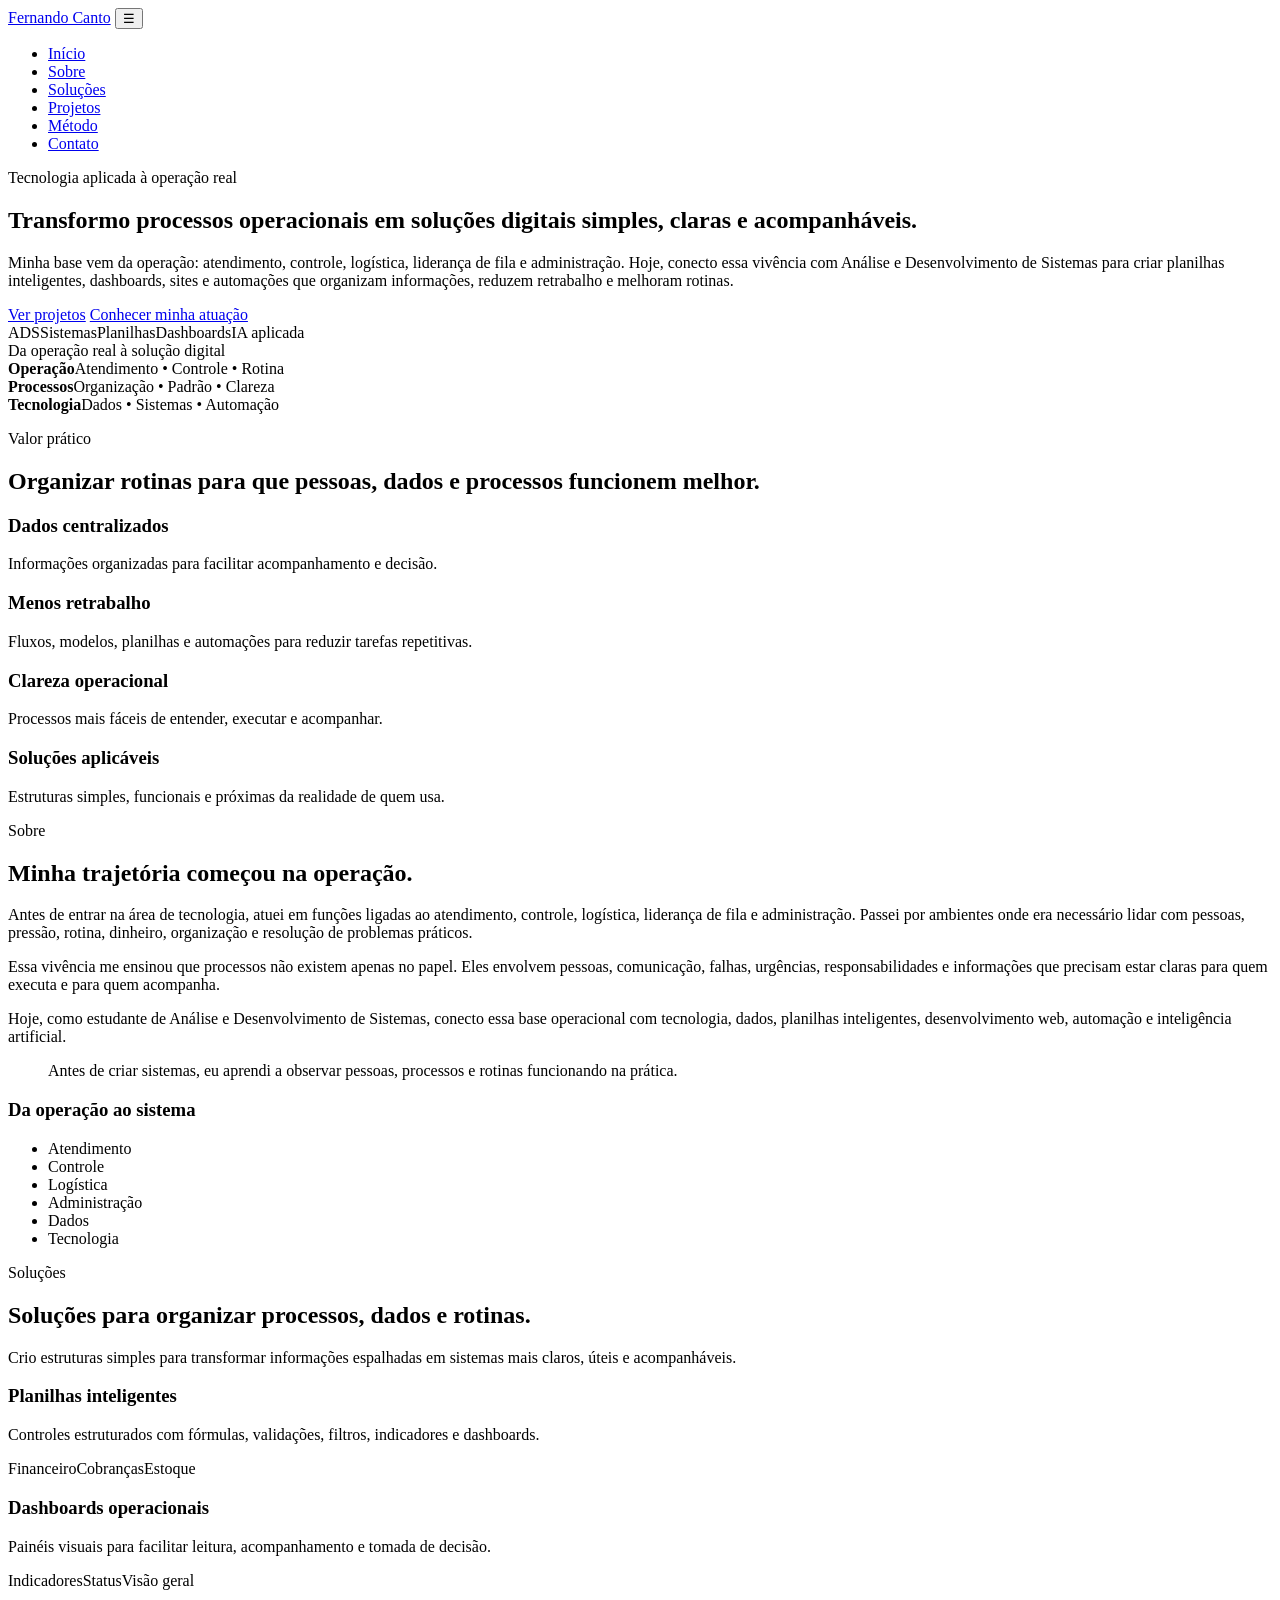
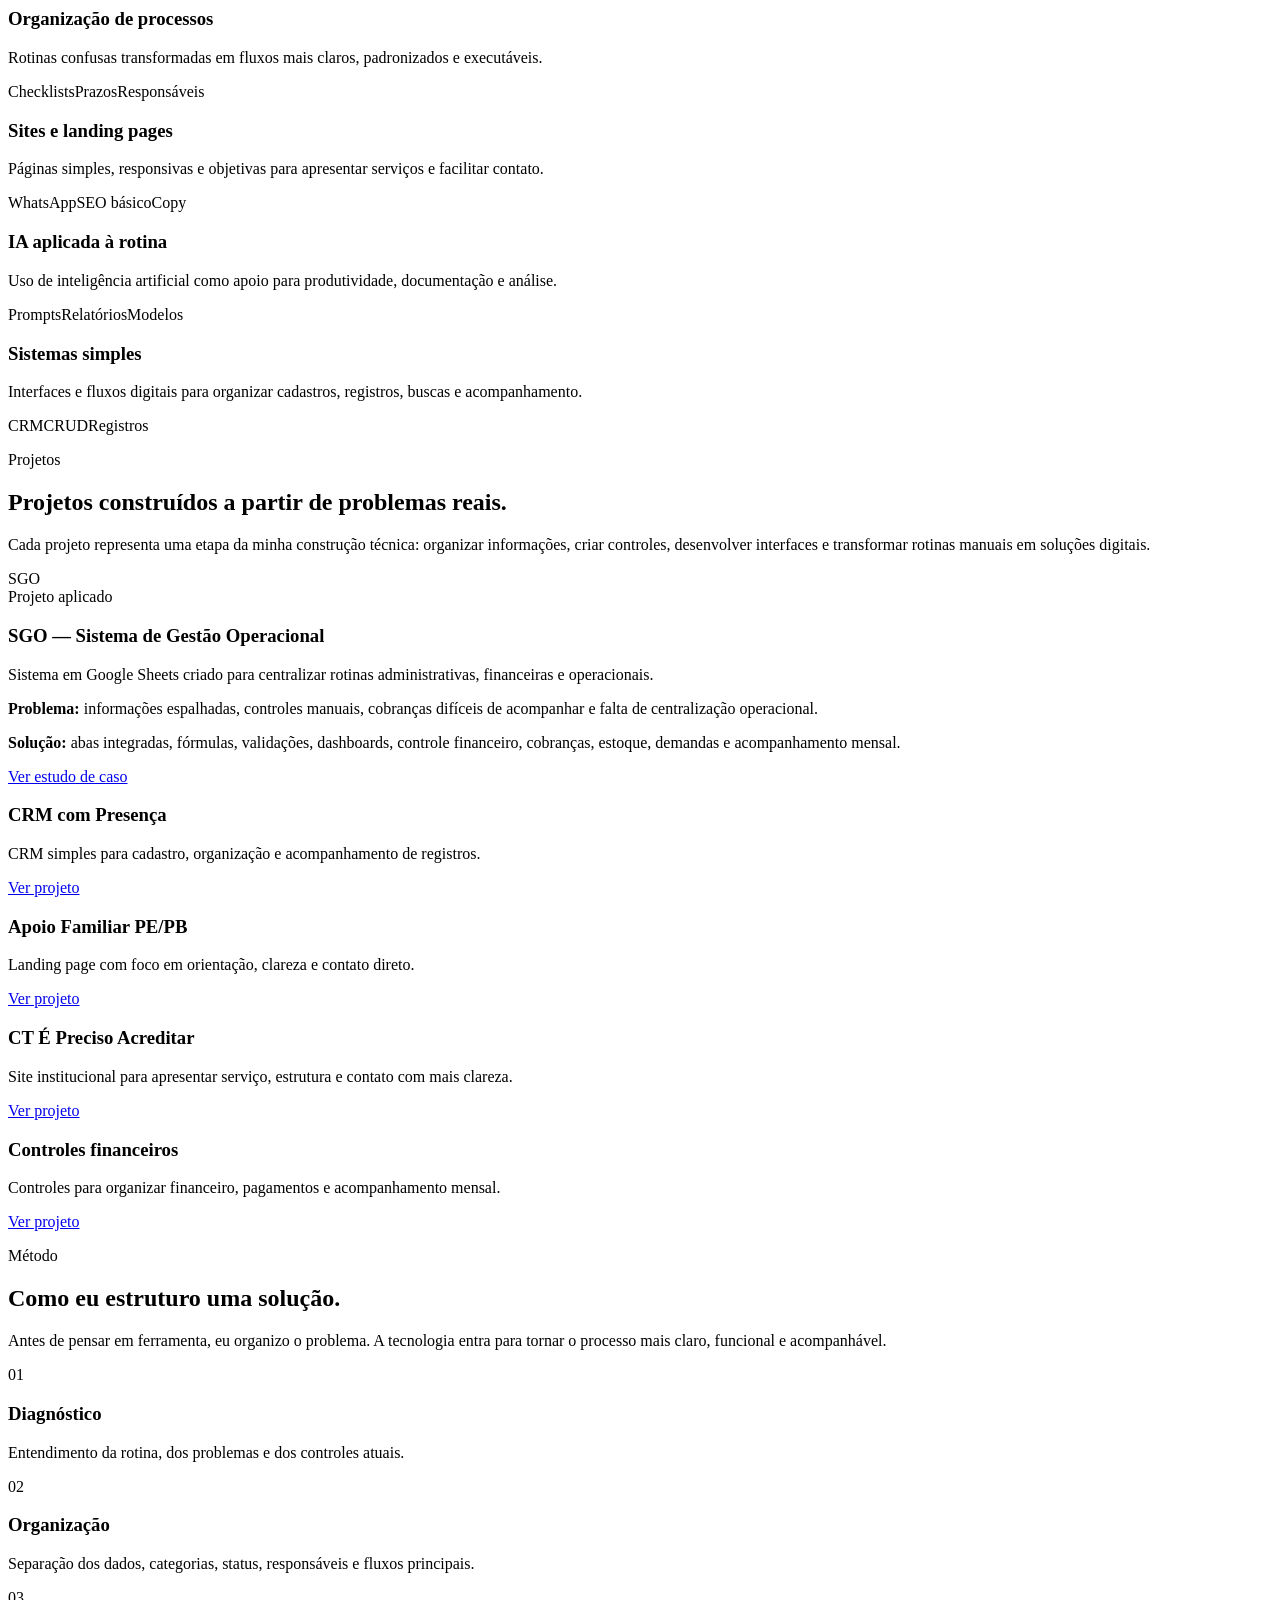
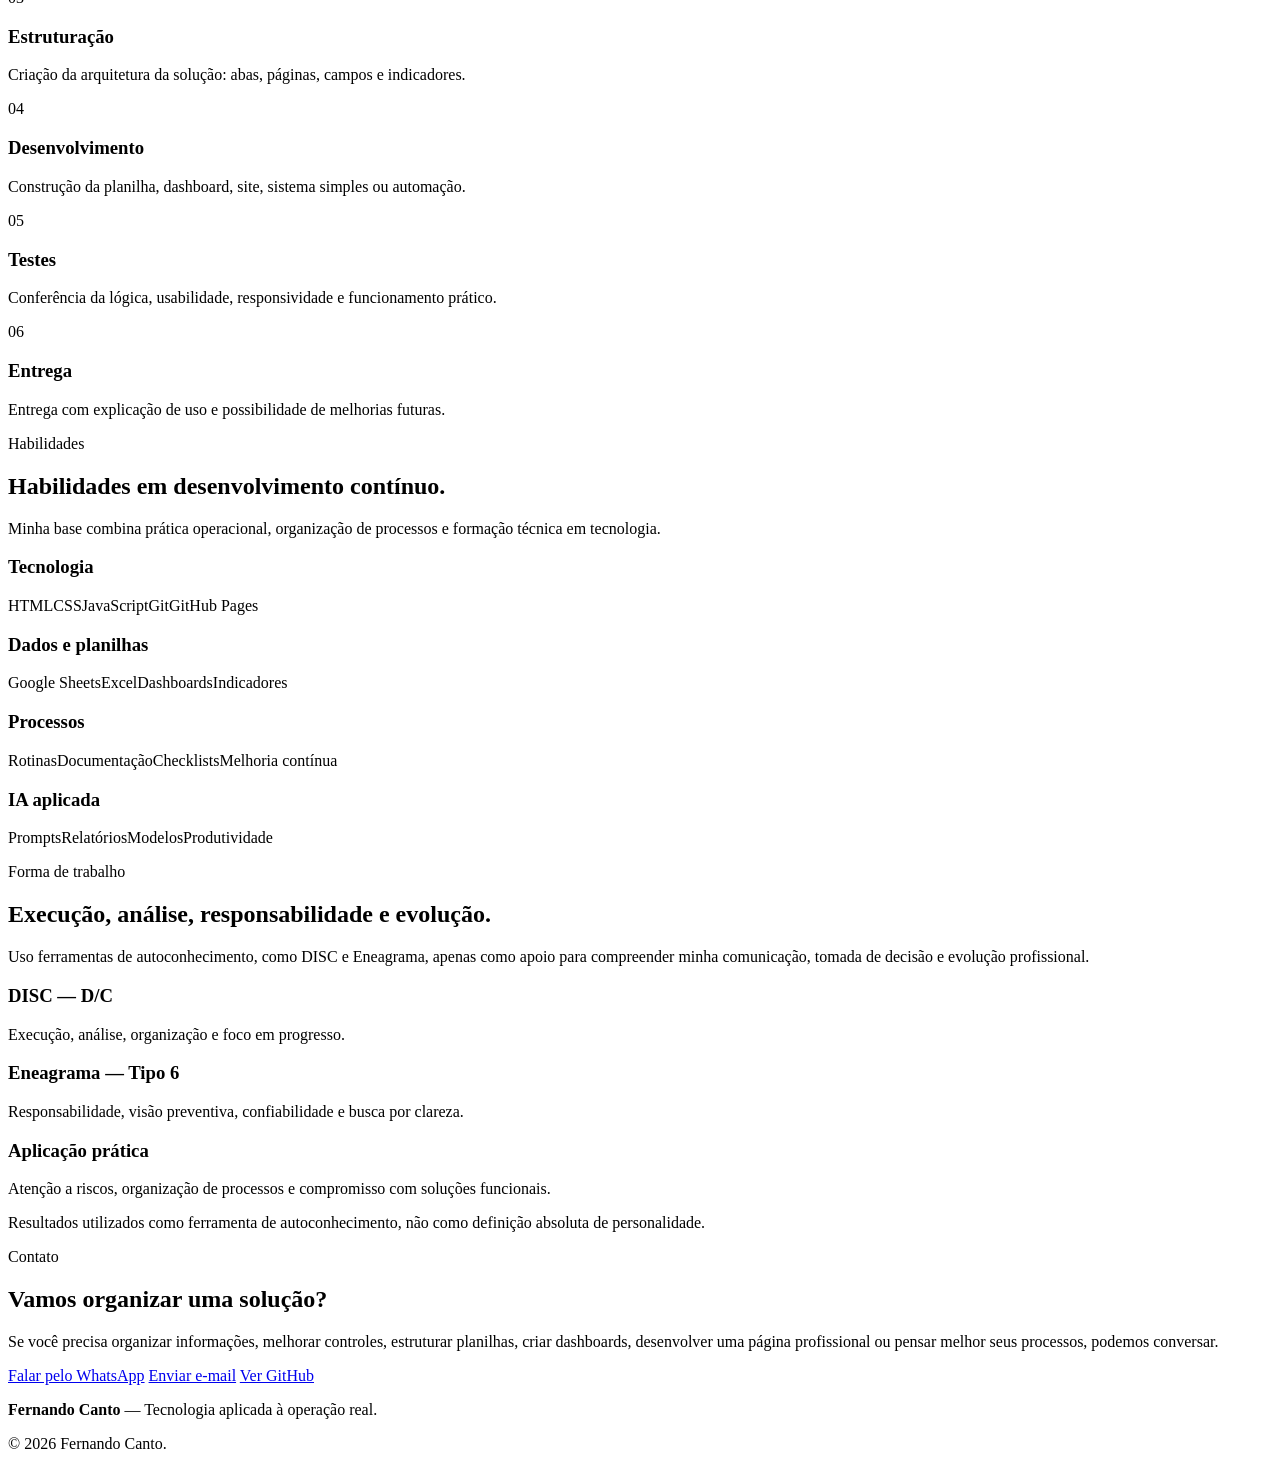
==== index.html @ 28ef220a "chore: cria estrutura inicial da home" ====
<!DOCTYPE html>
<html lang="pt-BR">
<head>
  <meta charset="UTF-8" />
  <meta name="viewport" content="width=device-width, initial-scale=1.0" />
  <title>Fernando Canto | Tecnologia aplicada à operação real</title>
  <meta name="description" content="Portfólio de Fernando Canto, estudante de Análise e Desenvolvimento de Sistemas com experiência operacional, criando planilhas inteligentes, dashboards, sites, automações e soluções digitais para organizar processos." />
  <link rel="preconnect" href="https://fonts.googleapis.com" />
  <link rel="preconnect" href="https://fonts.gstatic.com" crossorigin />
  <link href="https://fonts.googleapis.com/css2?family=Inter:wght@400;500;600;700;800;900&display=swap" rel="stylesheet" />
  <link rel="stylesheet" href="assets/css/style.css" />
  <link rel="stylesheet" href="assets/css/components.css" />
  <link rel="stylesheet" href="assets/css/responsive.css" />
</head>
<body>
  <header class="site-header">
    <nav class="navbar container" aria-label="Menu principal">
      <a href="index.html" class="logo">Fernando Canto</a>
      <button class="menu-toggle" type="button" aria-label="Abrir menu" aria-expanded="false">☰</button>
      <ul class="nav-links">
        <li><a href="#inicio">Início</a></li>
        <li><a href="#sobre">Sobre</a></li>
        <li><a href="#solucoes">Soluções</a></li>
        <li><a href="#projetos">Projetos</a></li>
        <li><a href="#metodo">Método</a></li>
        <li><a href="#contato">Contato</a></li>
      </ul>
    </nav>
  </header>

  <main>
    <section id="inicio" class="hero">
      <div class="container hero-grid">
        <div class="hero-content">
          <p class="eyebrow">Tecnologia aplicada à operação real</p>
          <h1>Transformo processos operacionais em soluções digitais simples, claras e acompanháveis.</h1>
          <p class="hero-text">Minha base vem da operação: atendimento, controle, logística, liderança de fila e administração. Hoje, conecto essa vivência com Análise e Desenvolvimento de Sistemas para criar planilhas inteligentes, dashboards, sites e automações que organizam informações, reduzem retrabalho e melhoram rotinas.</p>
          <div class="hero-actions">
            <a href="#projetos" class="btn btn-primary">Ver projetos</a>
            <a href="#solucoes" class="btn btn-secondary">Conhecer minha atuação</a>
          </div>
          <div class="hero-tags" aria-label="Áreas de atuação">
            <span>ADS</span><span>Sistemas</span><span>Planilhas</span><span>Dashboards</span><span>IA aplicada</span>
          </div>
        </div>
        <div class="hero-visual" aria-label="Resumo visual do posicionamento">
          <div class="system-card">
            <span class="system-label">Da operação real à solução digital</span>
            <div class="system-line"><strong>Operação</strong><span>Atendimento • Controle • Rotina</span></div>
            <div class="system-line"><strong>Processos</strong><span>Organização • Padrão • Clareza</span></div>
            <div class="system-line"><strong>Tecnologia</strong><span>Dados • Sistemas • Automação</span></div>
          </div>
        </div>
      </div>
    </section>

    <section class="section value-section">
      <div class="container">
        <div class="section-header compact">
          <p class="eyebrow">Valor prático</p>
          <h2>Organizar rotinas para que pessoas, dados e processos funcionem melhor.</h2>
        </div>
        <div class="value-grid">
          <article class="value-card"><h3>Dados centralizados</h3><p>Informações organizadas para facilitar acompanhamento e decisão.</p></article>
          <article class="value-card"><h3>Menos retrabalho</h3><p>Fluxos, modelos, planilhas e automações para reduzir tarefas repetitivas.</p></article>
          <article class="value-card"><h3>Clareza operacional</h3><p>Processos mais fáceis de entender, executar e acompanhar.</p></article>
          <article class="value-card"><h3>Soluções aplicáveis</h3><p>Estruturas simples, funcionais e próximas da realidade de quem usa.</p></article>
        </div>
      </div>
    </section>

    <section id="sobre" class="section">
      <div class="container about-grid">
        <div>
          <p class="eyebrow">Sobre</p>
          <h2>Minha trajetória começou na operação.</h2>
          <p>Antes de entrar na área de tecnologia, atuei em funções ligadas ao atendimento, controle, logística, liderança de fila e administração. Passei por ambientes onde era necessário lidar com pessoas, pressão, rotina, dinheiro, organização e resolução de problemas práticos.</p>
          <p>Essa vivência me ensinou que processos não existem apenas no papel. Eles envolvem pessoas, comunicação, falhas, urgências, responsabilidades e informações que precisam estar claras para quem executa e para quem acompanha.</p>
          <p>Hoje, como estudante de Análise e Desenvolvimento de Sistemas, conecto essa base operacional com tecnologia, dados, planilhas inteligentes, desenvolvimento web, automação e inteligência artificial.</p>
          <blockquote>Antes de criar sistemas, eu aprendi a observar pessoas, processos e rotinas funcionando na prática.</blockquote>
        </div>
        <aside class="about-side-card">
          <h3>Da operação ao sistema</h3>
          <ul>
            <li>Atendimento</li>
            <li>Controle</li>
            <li>Logística</li>
            <li>Administração</li>
            <li>Dados</li>
            <li>Tecnologia</li>
          </ul>
        </aside>
      </div>
    </section>

    <section id="solucoes" class="section section-alt">
      <div class="container">
        <div class="section-header">
          <p class="eyebrow">Soluções</p>
          <h2>Soluções para organizar processos, dados e rotinas.</h2>
          <p>Crio estruturas simples para transformar informações espalhadas em sistemas mais claros, úteis e acompanháveis.</p>
        </div>
        <div class="solutions-grid">
          <article class="card solution-card"><h3>Planilhas inteligentes</h3><p>Controles estruturados com fórmulas, validações, filtros, indicadores e dashboards.</p><div class="tag-list"><span>Financeiro</span><span>Cobranças</span><span>Estoque</span></div></article>
          <article class="card solution-card"><h3>Dashboards operacionais</h3><p>Painéis visuais para facilitar leitura, acompanhamento e tomada de decisão.</p><div class="tag-list"><span>Indicadores</span><span>Status</span><span>Visão geral</span></div></article>
          <article class="card solution-card"><h3>Organização de processos</h3><p>Rotinas confusas transformadas em fluxos mais claros, padronizados e executáveis.</p><div class="tag-list"><span>Checklists</span><span>Prazos</span><span>Responsáveis</span></div></article>
          <article class="card solution-card"><h3>Sites e landing pages</h3><p>Páginas simples, responsivas e objetivas para apresentar serviços e facilitar contato.</p><div class="tag-list"><span>WhatsApp</span><span>SEO básico</span><span>Copy</span></div></article>
          <article class="card solution-card"><h3>IA aplicada à rotina</h3><p>Uso de inteligência artificial como apoio para produtividade, documentação e análise.</p><div class="tag-list"><span>Prompts</span><span>Relatórios</span><span>Modelos</span></div></article>
          <article class="card solution-card"><h3>Sistemas simples</h3><p>Interfaces e fluxos digitais para organizar cadastros, registros, buscas e acompanhamento.</p><div class="tag-list"><span>CRM</span><span>CRUD</span><span>Registros</span></div></article>
        </div>
      </div>
    </section>

    <section id="projetos" class="section">
      <div class="container">
        <div class="section-header">
          <p class="eyebrow">Projetos</p>
          <h2>Projetos construídos a partir de problemas reais.</h2>
          <p>Cada projeto representa uma etapa da minha construção técnica: organizar informações, criar controles, desenvolver interfaces e transformar rotinas manuais em soluções digitais.</p>
        </div>
        <article class="project-featured card-featured">
          <div class="project-placeholder">SGO</div>
          <div>
            <span class="tag tag-accent">Projeto aplicado</span>
            <h3>SGO — Sistema de Gestão Operacional</h3>
            <p>Sistema em Google Sheets criado para centralizar rotinas administrativas, financeiras e operacionais.</p>
            <p><strong>Problema:</strong> informações espalhadas, controles manuais, cobranças difíceis de acompanhar e falta de centralização operacional.</p>
            <p><strong>Solução:</strong> abas integradas, fórmulas, validações, dashboards, controle financeiro, cobranças, estoque, demandas e acompanhamento mensal.</p>
            <a href="cases/sgo.html" class="link-action">Ver estudo de caso</a>
          </div>
        </article>
        <div class="project-grid">
          <article class="card project-card"><h3>CRM com Presença</h3><p>CRM simples para cadastro, organização e acompanhamento de registros.</p><a href="projetos.html" class="link-action">Ver projeto</a></article>
          <article class="card project-card"><h3>Apoio Familiar PE/PB</h3><p>Landing page com foco em orientação, clareza e contato direto.</p><a href="projetos.html" class="link-action">Ver projeto</a></article>
          <article class="card project-card"><h3>CT É Preciso Acreditar</h3><p>Site institucional para apresentar serviço, estrutura e contato com mais clareza.</p><a href="projetos.html" class="link-action">Ver projeto</a></article>
          <article class="card project-card"><h3>Controles financeiros</h3><p>Controles para organizar financeiro, pagamentos e acompanhamento mensal.</p><a href="projetos.html" class="link-action">Ver projeto</a></article>
        </div>
      </div>
    </section>

    <section id="metodo" class="section section-alt">
      <div class="container">
        <div class="section-header">
          <p class="eyebrow">Método</p>
          <h2>Como eu estruturo uma solução.</h2>
          <p>Antes de pensar em ferramenta, eu organizo o problema. A tecnologia entra para tornar o processo mais claro, funcional e acompanhável.</p>
        </div>
        <div class="method-grid">
          <article class="card method-card"><span>01</span><h3>Diagnóstico</h3><p>Entendimento da rotina, dos problemas e dos controles atuais.</p></article>
          <article class="card method-card"><span>02</span><h3>Organização</h3><p>Separação dos dados, categorias, status, responsáveis e fluxos principais.</p></article>
          <article class="card method-card"><span>03</span><h3>Estruturação</h3><p>Criação da arquitetura da solução: abas, páginas, campos e indicadores.</p></article>
          <article class="card method-card"><span>04</span><h3>Desenvolvimento</h3><p>Construção da planilha, dashboard, site, sistema simples ou automação.</p></article>
          <article class="card method-card"><span>05</span><h3>Testes</h3><p>Conferência da lógica, usabilidade, responsividade e funcionamento prático.</p></article>
          <article class="card method-card"><span>06</span><h3>Entrega</h3><p>Entrega com explicação de uso e possibilidade de melhorias futuras.</p></article>
        </div>
      </div>
    </section>

    <section class="section">
      <div class="container">
        <div class="section-header">
          <p class="eyebrow">Habilidades</p>
          <h2>Habilidades em desenvolvimento contínuo.</h2>
          <p>Minha base combina prática operacional, organização de processos e formação técnica em tecnologia.</p>
        </div>
        <div class="skills-grid">
          <article class="card skill-card"><h3>Tecnologia</h3><div class="tag-list"><span>HTML</span><span>CSS</span><span>JavaScript</span><span>Git</span><span>GitHub Pages</span></div></article>
          <article class="card skill-card"><h3>Dados e planilhas</h3><div class="tag-list"><span>Google Sheets</span><span>Excel</span><span>Dashboards</span><span>Indicadores</span></div></article>
          <article class="card skill-card"><h3>Processos</h3><div class="tag-list"><span>Rotinas</span><span>Documentação</span><span>Checklists</span><span>Melhoria contínua</span></div></article>
          <article class="card skill-card"><h3>IA aplicada</h3><div class="tag-list"><span>Prompts</span><span>Relatórios</span><span>Modelos</span><span>Produtividade</span></div></article>
        </div>
      </div>
    </section>

    <section class="section section-alt">
      <div class="container">
        <div class="section-header">
          <p class="eyebrow">Forma de trabalho</p>
          <h2>Execução, análise, responsabilidade e evolução.</h2>
          <p>Uso ferramentas de autoconhecimento, como DISC e Eneagrama, apenas como apoio para compreender minha comunicação, tomada de decisão e evolução profissional.</p>
        </div>
        <div class="workstyle-grid">
          <article class="card workstyle-card"><h3>DISC — D/C</h3><p>Execução, análise, organização e foco em progresso.</p></article>
          <article class="card workstyle-card"><h3>Eneagrama — Tipo 6</h3><p>Responsabilidade, visão preventiva, confiabilidade e busca por clareza.</p></article>
          <article class="card workstyle-card"><h3>Aplicação prática</h3><p>Atenção a riscos, organização de processos e compromisso com soluções funcionais.</p></article>
        </div>
        <p class="note">Resultados utilizados como ferramenta de autoconhecimento, não como definição absoluta de personalidade.</p>
      </div>
    </section>

    <section id="contato" class="contact section">
      <div class="container">
        <div class="contact-box">
          <p class="eyebrow">Contato</p>
          <h2>Vamos organizar uma solução?</h2>
          <p>Se você precisa organizar informações, melhorar controles, estruturar planilhas, criar dashboards, desenvolver uma página profissional ou pensar melhor seus processos, podemos conversar.</p>
          <div class="hero-actions">
            <a href="https://wa.me/5581997155279" class="btn btn-primary" target="_blank">Falar pelo WhatsApp</a>
            <a href="mailto:fcanto08@gmail.com" class="btn btn-secondary">Enviar e-mail</a>
            <a href="https://github.com/FernandoTechSeeker" class="btn btn-secondary" target="_blank">Ver GitHub</a>
          </div>
        </div>
      </div>
    </section>
  </main>

  <footer class="footer">
    <div class="container footer-content">
      <p><strong>Fernando Canto</strong> — Tecnologia aplicada à operação real.</p>
      <p>© <span id="current-year">2026</span> Fernando Canto.</p>
    </div>
  </footer>

  <script src="assets/js/main.js"></script>
</body>
</html>
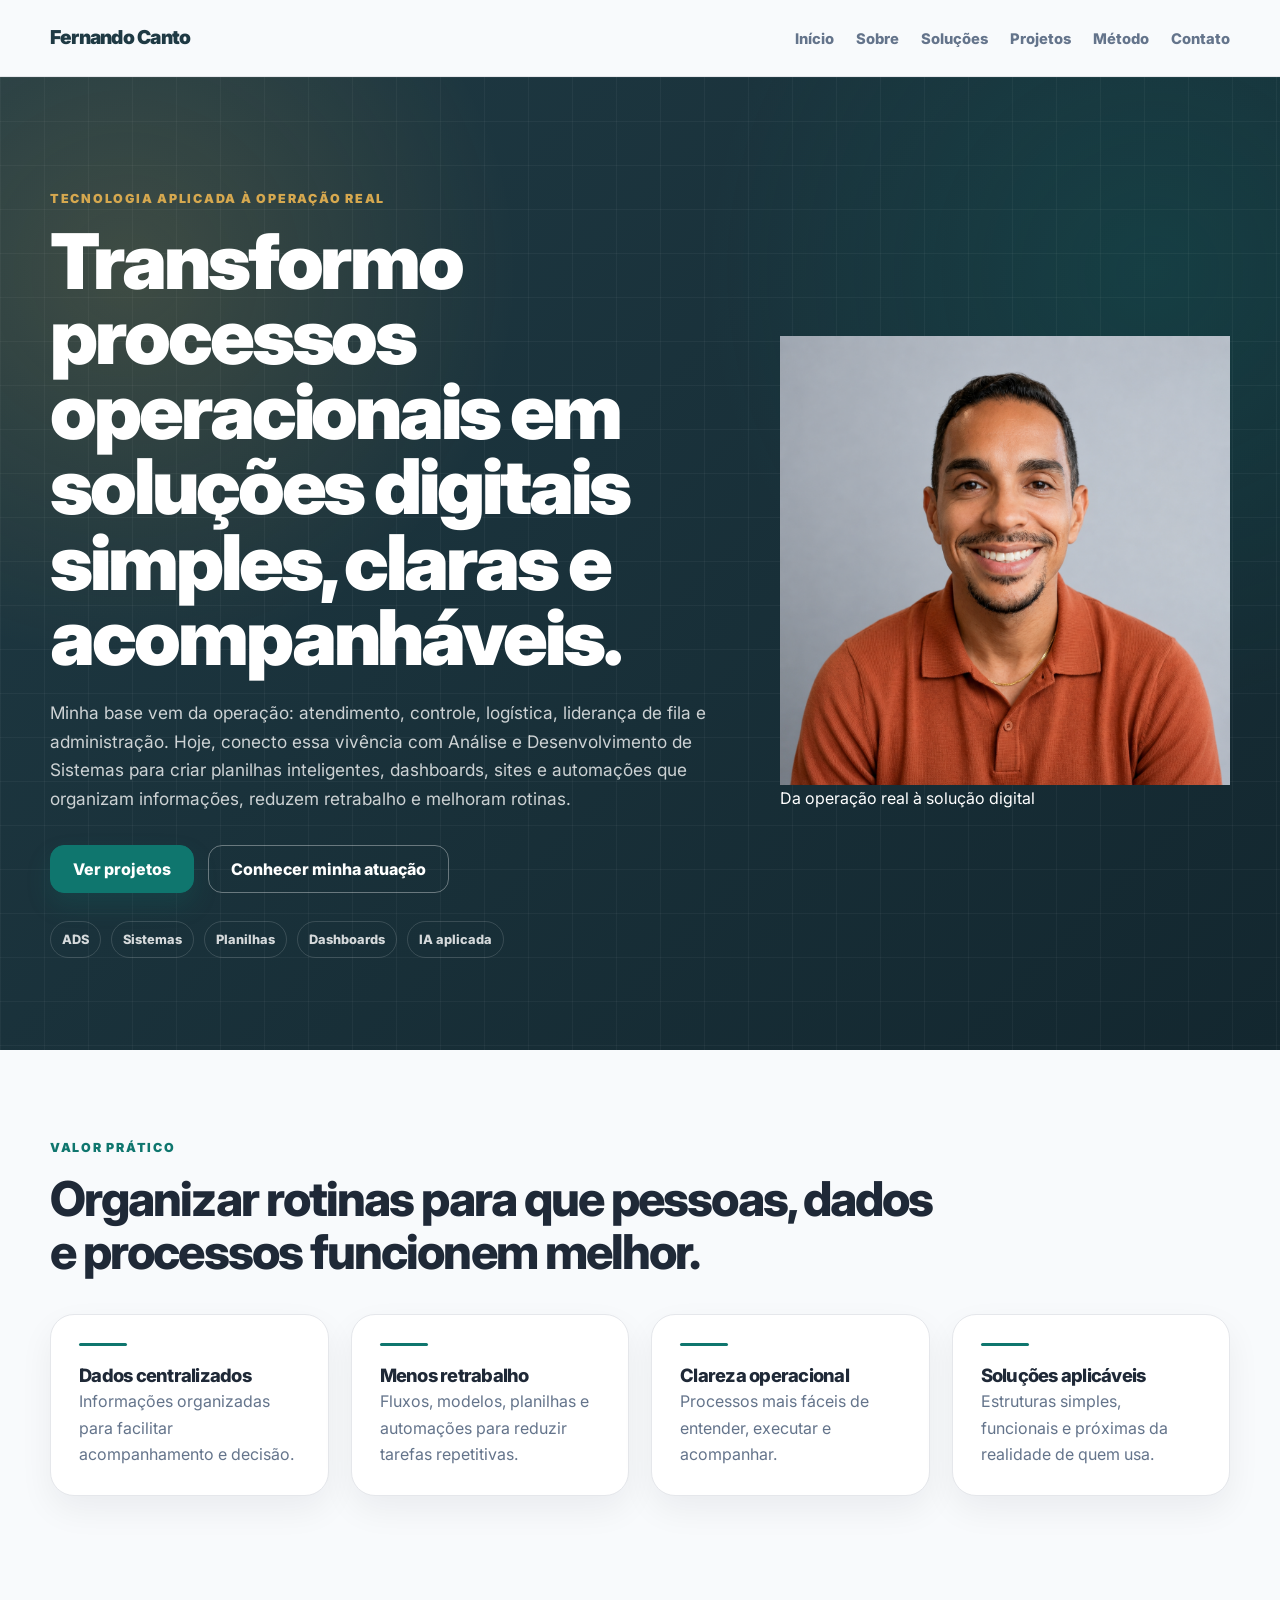
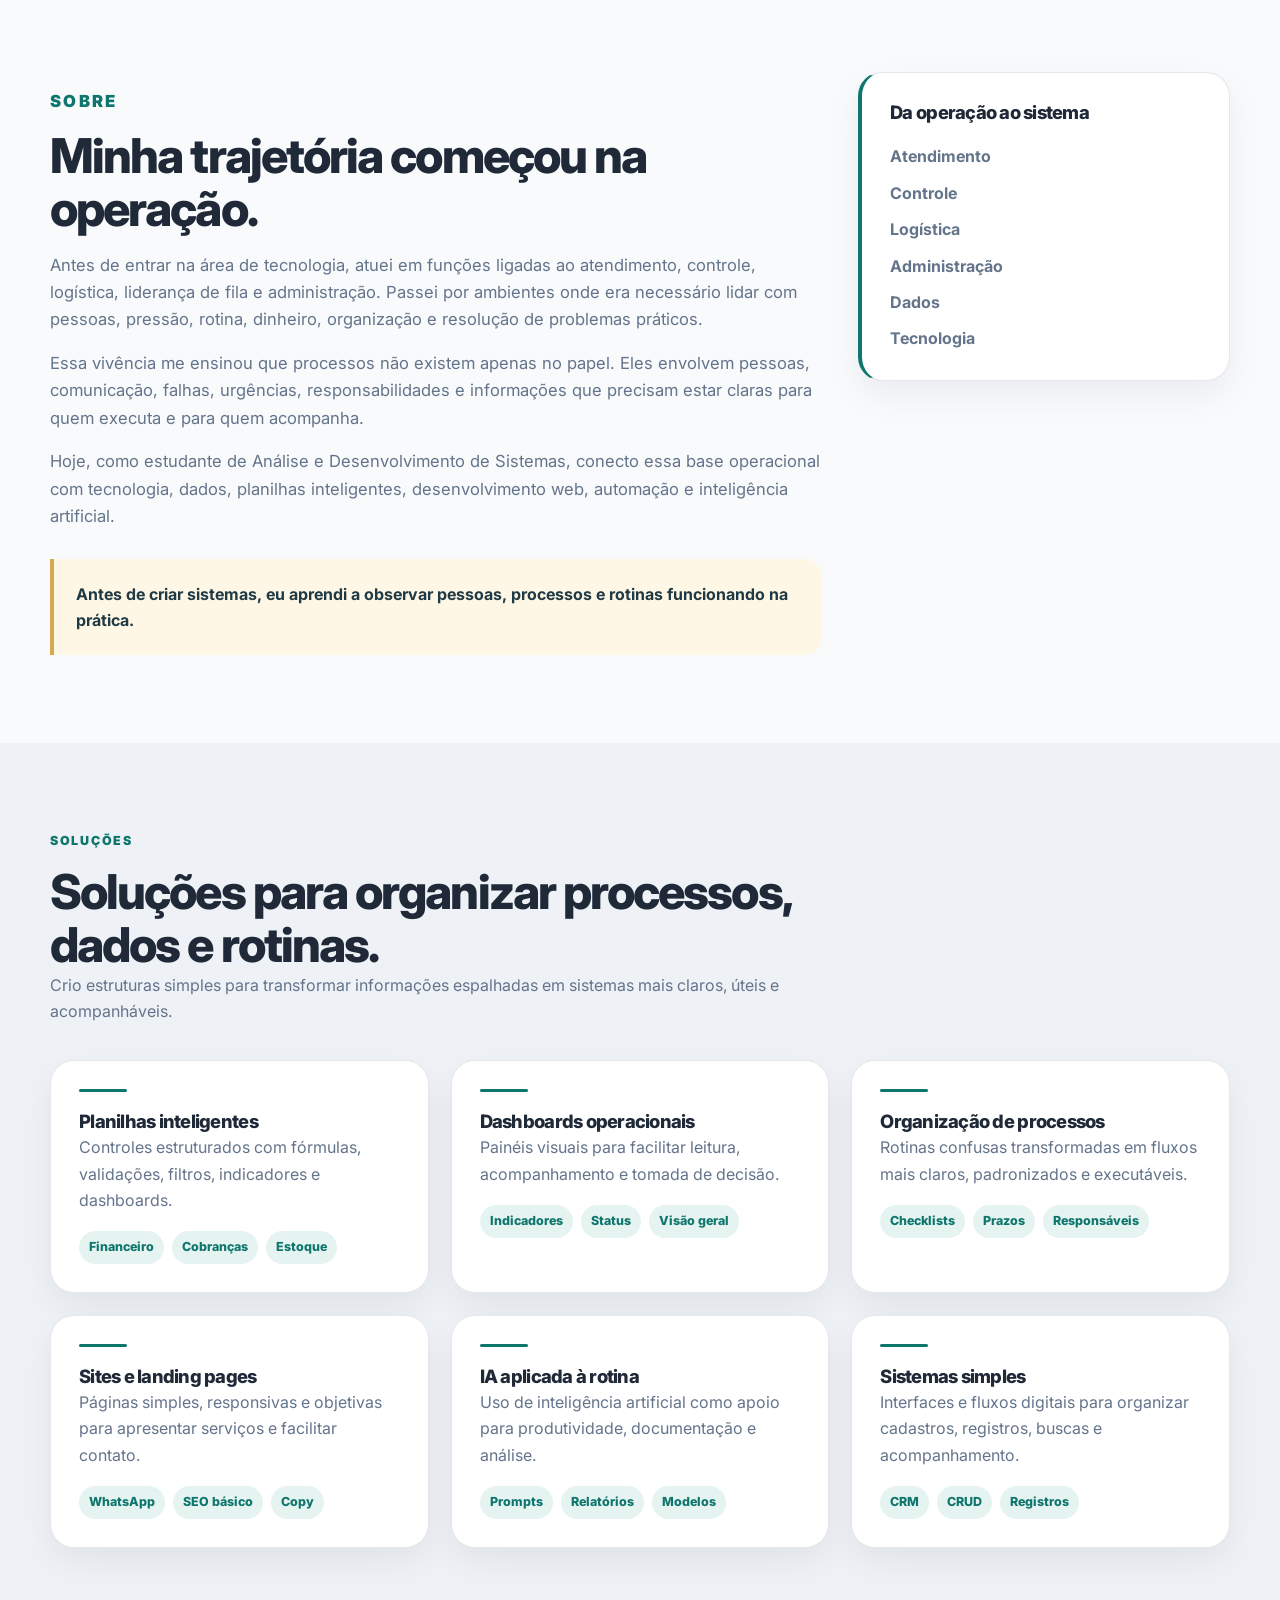
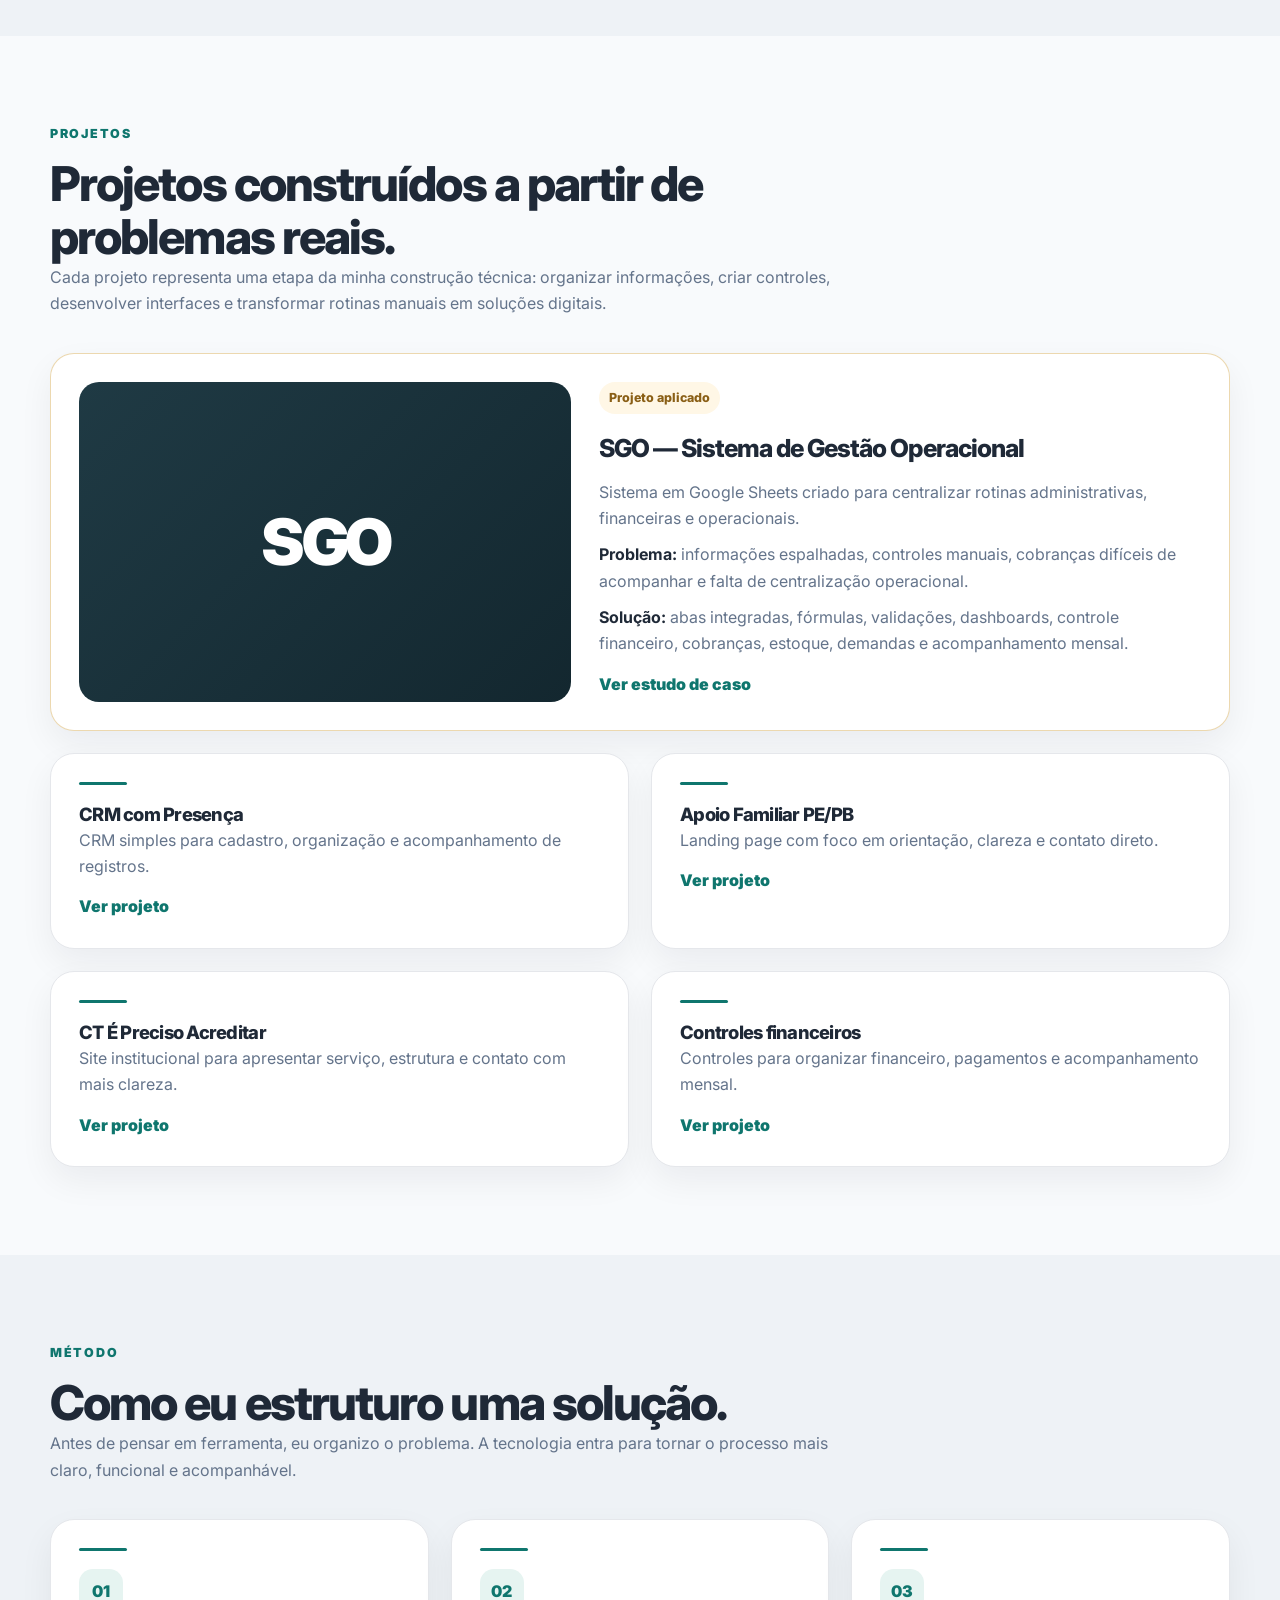
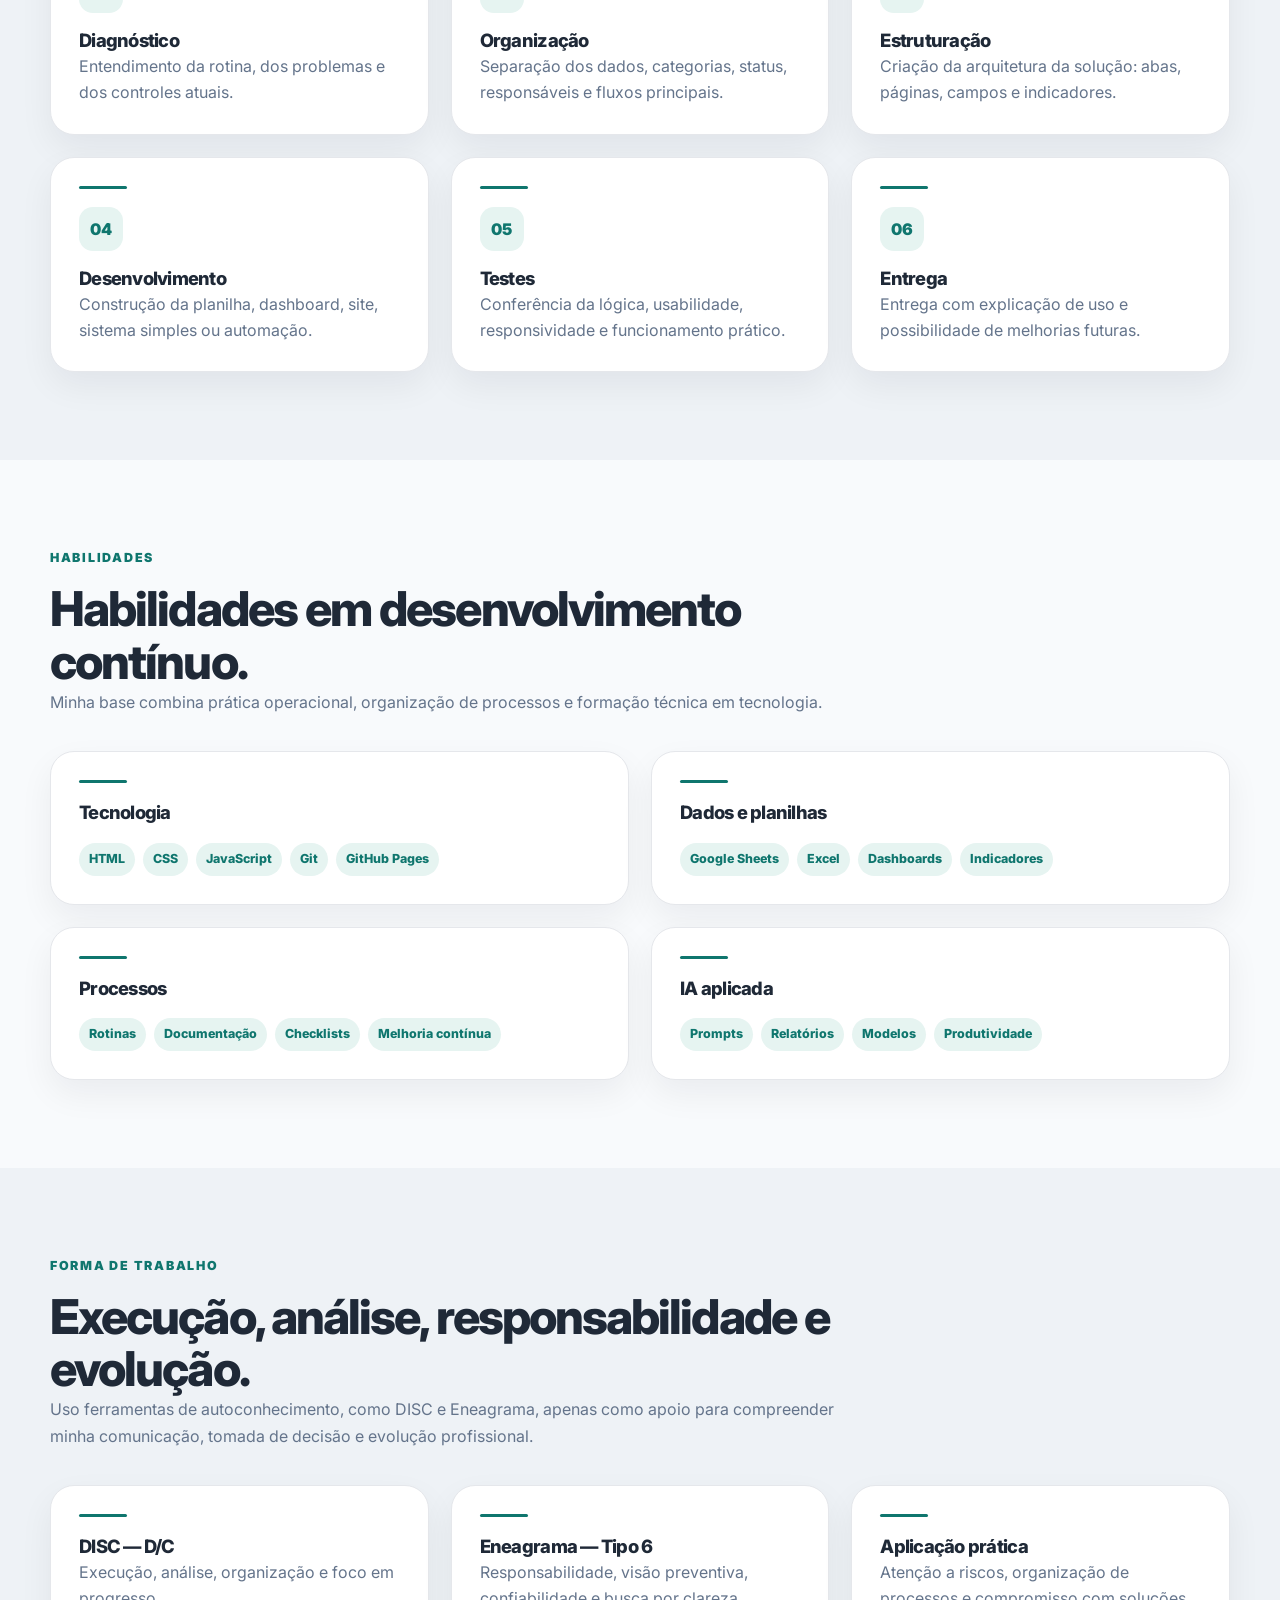
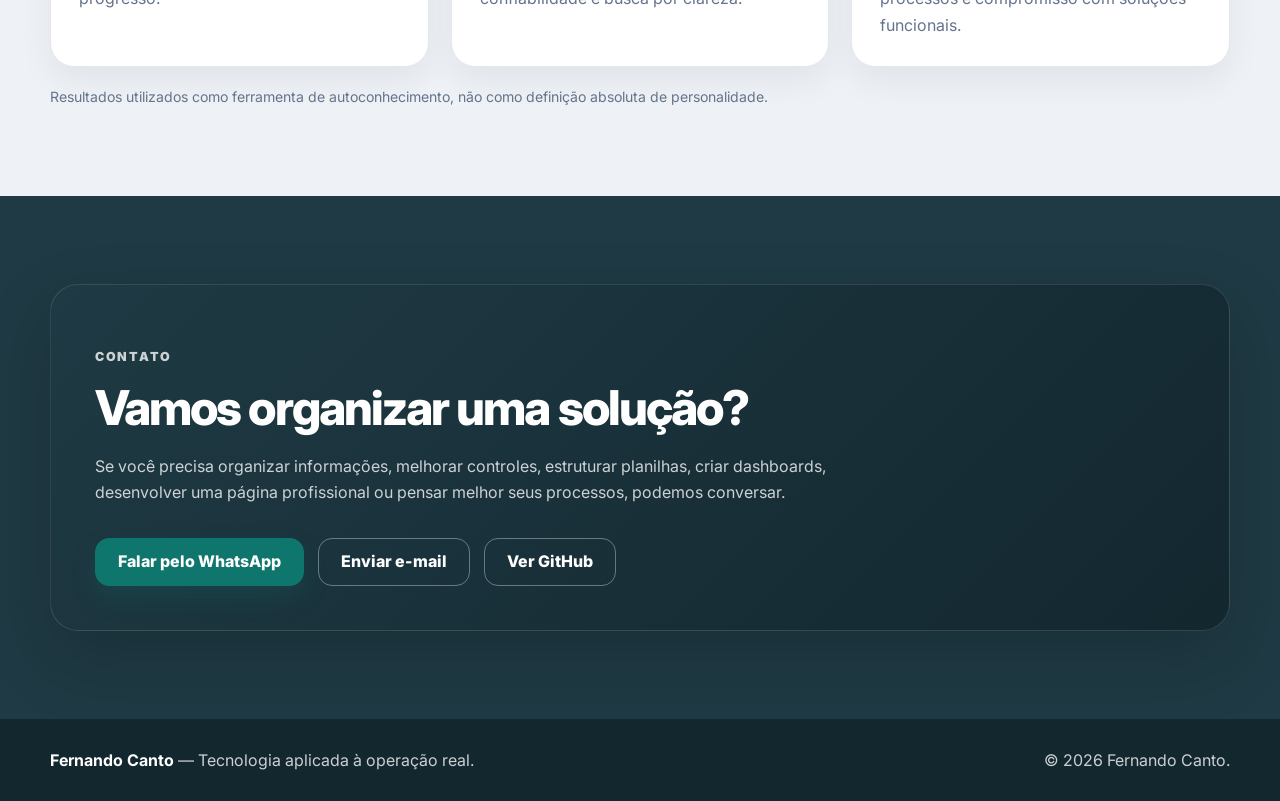
==== commit 781a7b40: "feat: adiciona foto profissional no hero" ====
--- a/index.html
+++ b/index.html
@@ -43,14 +43,10 @@
             <span>ADS</span><span>Sistemas</span><span>Planilhas</span><span>Dashboards</span><span>IA aplicada</span>
           </div>
         </div>
-        <div class="hero-visual" aria-label="Resumo visual do posicionamento">
-          <div class="system-card">
-            <span class="system-label">Da operação real à solução digital</span>
-            <div class="system-line"><strong>Operação</strong><span>Atendimento • Controle • Rotina</span></div>
-            <div class="system-line"><strong>Processos</strong><span>Organização • Padrão • Clareza</span></div>
-            <div class="system-line"><strong>Tecnologia</strong><span>Dados • Sistemas • Automação</span></div>
-          </div>
-        </div>
+        <aside class="hero-photo-card" aria-label="Foto profissional de Fernando Canto">
+          <img src="assets/img/perfil/fernando-canto.jpg" alt="Foto profissional de Fernando Canto" class="hero-photo" />
+          <div class="hero-photo-badge">Da operação real à solução digital</div>
+        </aside>
       </div>
     </section>
 
@@ -213,4 +209,4 @@
 
   <script src="assets/js/main.js"></script>
 </body>
-</html>
+</html>
--- a/assets/css/style.css
+++ b/assets/css/style.css
@@ -0,0 +1,151 @@
+:root {
+  --color-bg: #F8FAFC;
+  --color-bg-alt: #EEF2F6;
+  --color-card: #FFFFFF;
+  --color-primary: #1F3A44;
+  --color-primary-dark: #13272F;
+  --color-secondary: #0F766E;
+  --color-secondary-dark: #0B5F59;
+  --color-accent: #D6A84F;
+  --color-text: #1F2937;
+  --color-muted: #64748B;
+  --color-border: #E5E7EB;
+  --shadow-card: 0 14px 34px rgba(15, 23, 42, 0.06);
+  --shadow-card-hover: 0 22px 54px rgba(15, 23, 42, 0.10);
+  --radius-md: 18px;
+  --radius-lg: 24px;
+  --radius-xl: 28px;
+  --container: 1180px;
+}
+
+* {
+  margin: 0;
+  padding: 0;
+  box-sizing: border-box;
+}
+
+html {
+  scroll-behavior: smooth;
+}
+
+body {
+  font-family: "Inter", Arial, sans-serif;
+  background: var(--color-bg);
+  color: var(--color-text);
+  line-height: 1.65;
+}
+
+a {
+  color: inherit;
+  text-decoration: none;
+}
+
+ul {
+  list-style: none;
+}
+
+img {
+  max-width: 100%;
+  display: block;
+}
+
+.container {
+  width: min(100% - 32px, var(--container));
+  margin: 0 auto;
+}
+
+.section {
+  padding: 88px 0;
+}
+
+.section-alt {
+  background: var(--color-bg-alt);
+}
+
+.section-header {
+  max-width: 820px;
+  margin-bottom: 36px;
+}
+
+.section-header.compact {
+  max-width: 900px;
+}
+
+.eyebrow {
+  margin-bottom: 14px;
+  color: var(--color-secondary);
+  font-size: 0.78rem;
+  font-weight: 900;
+  letter-spacing: 0.14em;
+  text-transform: uppercase;
+}
+
+h1,
+h2,
+h3 {
+  color: var(--color-text);
+  letter-spacing: -0.04em;
+}
+
+h1 {
+  font-size: clamp(2.6rem, 6vw, 4.8rem);
+  font-weight: 900;
+  line-height: 0.98;
+}
+
+h2 {
+  font-size: clamp(2rem, 4vw, 3rem);
+  font-weight: 800;
+  line-height: 1.1;
+}
+
+h3 {
+  font-size: 1.15rem;
+  font-weight: 800;
+  line-height: 1.3;
+}
+
+p {
+  color: var(--color-muted);
+  font-size: 1rem;
+}
+
+strong {
+  color: var(--color-text);
+}
+
+blockquote {
+  margin-top: 28px;
+  padding: 22px;
+  border-left: 4px solid var(--color-accent);
+  border-radius: 0 var(--radius-md) var(--radius-md) 0;
+  background: #FFF7E6;
+  color: var(--color-primary);
+  font-weight: 700;
+}
+
+.note {
+  margin-top: 18px;
+  font-size: 0.88rem;
+}
+
+.footer {
+  padding: 28px 0;
+  background: var(--color-primary-dark);
+  color: #FFFFFF;
+}
+
+.footer p {
+  color: rgba(255, 255, 255, 0.78);
+}
+
+.footer strong {
+  color: #FFFFFF;
+}
+
+.footer-content {
+  display: flex;
+  align-items: center;
+  justify-content: space-between;
+  gap: 18px;
+}
--- a/assets/css/components.css
+++ b/assets/css/components.css
@@ -0,0 +1,394 @@
+.site-header {
+  position: sticky;
+  top: 0;
+  z-index: 50;
+  background: rgba(248, 250, 252, 0.92);
+  backdrop-filter: blur(14px);
+  border-bottom: 1px solid var(--color-border);
+}
+
+.navbar {
+  min-height: 76px;
+  display: flex;
+  align-items: center;
+  justify-content: space-between;
+  gap: 24px;
+}
+
+.logo {
+  color: var(--color-primary);
+  font-size: 1.2rem;
+  font-weight: 900;
+  letter-spacing: -0.04em;
+}
+
+.nav-links {
+  display: flex;
+  align-items: center;
+  gap: 22px;
+}
+
+.nav-links a {
+  color: var(--color-muted);
+  font-size: 0.92rem;
+  font-weight: 800;
+}
+
+.nav-links a:hover {
+  color: var(--color-secondary);
+}
+
+.menu-toggle {
+  display: none;
+  width: 44px;
+  height: 44px;
+  border: 1px solid var(--color-border);
+  border-radius: 12px;
+  background: #FFFFFF;
+  color: var(--color-primary);
+  font-size: 1.2rem;
+  font-weight: 900;
+}
+
+.btn {
+  display: inline-flex;
+  min-height: 48px;
+  align-items: center;
+  justify-content: center;
+  padding: 0 22px;
+  border: 1px solid transparent;
+  border-radius: 14px;
+  font-weight: 800;
+  transition: 0.2s ease;
+}
+
+.btn:hover {
+  transform: translateY(-2px);
+}
+
+.btn-primary {
+  background: var(--color-secondary);
+  color: #FFFFFF;
+  border-color: var(--color-secondary);
+  box-shadow: 0 12px 24px rgba(15, 118, 110, 0.20);
+}
+
+.btn-primary:hover {
+  background: var(--color-secondary-dark);
+}
+
+.btn-secondary {
+  background: transparent;
+  color: var(--color-secondary);
+  border-color: rgba(15, 118, 110, 0.35);
+}
+
+.btn-secondary:hover {
+  background: #E6F4F1;
+}
+
+.hero .btn-secondary,
+.contact .btn-secondary {
+  color: #FFFFFF;
+  border-color: rgba(255, 255, 255, 0.35);
+}
+
+.hero .btn-secondary:hover,
+.contact .btn-secondary:hover {
+  background: rgba(255, 255, 255, 0.10);
+}
+
+.card,
+.value-card,
+.about-side-card,
+.card-featured {
+  background: var(--color-card);
+  border: 1px solid var(--color-border);
+  border-radius: var(--radius-lg);
+  box-shadow: var(--shadow-card);
+}
+
+.card,
+.value-card,
+.about-side-card {
+  padding: 28px;
+}
+
+.card {
+  transition: 0.2s ease;
+}
+
+.card:hover {
+  transform: translateY(-4px);
+  box-shadow: var(--shadow-card-hover);
+}
+
+.card::before,
+.value-card::before {
+  content: "";
+  display: block;
+  width: 48px;
+  height: 3px;
+  margin-bottom: 18px;
+  border-radius: 999px;
+  background: var(--color-secondary);
+}
+
+.tag,
+.tag-list span {
+  display: inline-flex;
+  width: fit-content;
+  align-items: center;
+  padding: 6px 10px;
+  border-radius: 999px;
+  background: #E6F4F1;
+  color: var(--color-secondary);
+  font-size: 0.78rem;
+  font-weight: 800;
+}
+
+.tag-accent {
+  background: #FFF7E6;
+  color: #8A5F16;
+}
+
+.tag-list {
+  display: flex;
+  flex-wrap: wrap;
+  gap: 8px;
+  margin-top: 18px;
+}
+
+.link-action {
+  display: inline-flex;
+  margin-top: 14px;
+  color: var(--color-secondary);
+  font-weight: 900;
+}
+
+.hero {
+  position: relative;
+  overflow: hidden;
+  padding: 112px 0 92px;
+  background:
+    radial-gradient(circle at 10% 20%, rgba(214, 168, 79, 0.18), transparent 28%),
+    radial-gradient(circle at 90% 20%, rgba(15, 118, 110, 0.22), transparent 32%),
+    linear-gradient(135deg, var(--color-primary), var(--color-primary-dark));
+  color: #FFFFFF;
+}
+
+.hero::before {
+  content: "";
+  position: absolute;
+  inset: 0;
+  background-image:
+    linear-gradient(rgba(255, 255, 255, 0.04) 1px, transparent 1px),
+    linear-gradient(90deg, rgba(255, 255, 255, 0.04) 1px, transparent 1px);
+  background-size: 44px 44px;
+}
+
+.hero-grid {
+  position: relative;
+  display: grid;
+  grid-template-columns: 1.2fr 0.8fr;
+  gap: 56px;
+  align-items: center;
+}
+
+.hero h1,
+.hero h2,
+.hero h3 {
+  color: #FFFFFF;
+}
+
+.hero .eyebrow {
+  color: var(--color-accent);
+}
+
+.hero-text {
+  max-width: 760px;
+  margin-top: 24px;
+  color: rgba(255, 255, 255, 0.78);
+  font-size: 1.08rem;
+}
+
+.hero-actions {
+  display: flex;
+  flex-wrap: wrap;
+  gap: 14px;
+  margin-top: 32px;
+}
+
+.hero-tags {
+  display: flex;
+  flex-wrap: wrap;
+  gap: 10px;
+  margin-top: 28px;
+}
+
+.hero-tags span {
+  padding: 7px 11px;
+  border: 1px solid rgba(255, 255, 255, 0.14);
+  border-radius: 999px;
+  color: rgba(255, 255, 255, 0.82);
+  font-size: 0.8rem;
+  font-weight: 800;
+}
+
+.hero-visual {
+  border-radius: var(--radius-xl);
+  background: rgba(255, 255, 255, 0.08);
+  border: 1px solid rgba(255, 255, 255, 0.14);
+  padding: 14px;
+  box-shadow: 0 28px 70px rgba(0, 0, 0, 0.22);
+}
+
+.system-card {
+  display: grid;
+  gap: 16px;
+  min-height: 360px;
+  align-content: center;
+  padding: 28px;
+  border-radius: 22px;
+  background: rgba(248, 250, 252, 0.95);
+}
+
+.system-label {
+  color: var(--color-secondary);
+  font-size: 0.78rem;
+  font-weight: 900;
+  letter-spacing: 0.12em;
+  text-transform: uppercase;
+}
+
+.system-line {
+  display: grid;
+  gap: 4px;
+  padding: 18px;
+  border-radius: var(--radius-md);
+  background: #FFFFFF;
+  border: 1px solid var(--color-border);
+}
+
+.system-line span {
+  color: var(--color-muted);
+  font-size: 0.92rem;
+}
+
+.value-grid,
+.solutions-grid,
+.method-grid {
+  display: grid;
+  grid-template-columns: repeat(3, 1fr);
+  gap: 22px;
+}
+
+.value-grid {
+  grid-template-columns: repeat(4, 1fr);
+}
+
+.about-grid {
+  display: grid;
+  grid-template-columns: 1.35fr 0.65fr;
+  gap: 36px;
+  align-items: start;
+}
+
+.about-grid p {
+  margin-top: 16px;
+  font-size: 1.04rem;
+}
+
+.about-side-card {
+  border-left: 4px solid var(--color-secondary);
+}
+
+.about-side-card ul {
+  display: grid;
+  gap: 10px;
+  margin-top: 18px;
+}
+
+.about-side-card li {
+  color: var(--color-muted);
+  font-weight: 700;
+}
+
+.project-featured {
+  display: grid;
+  grid-template-columns: 0.9fr 1.1fr;
+  gap: 28px;
+  padding: 28px;
+  border-color: rgba(214, 168, 79, 0.45);
+}
+
+.project-placeholder {
+  display: grid;
+  min-height: 320px;
+  place-items: center;
+  border-radius: 20px;
+  background: linear-gradient(135deg, var(--color-primary), var(--color-primary-dark));
+  color: #FFFFFF;
+  font-size: clamp(2.5rem, 6vw, 4rem);
+  font-weight: 900;
+  letter-spacing: -0.06em;
+}
+
+.project-featured h3 {
+  margin-top: 18px;
+  margin-bottom: 14px;
+  font-size: 1.55rem;
+}
+
+.project-featured p {
+  margin-top: 10px;
+}
+
+.project-grid,
+.skills-grid,
+.workstyle-grid {
+  display: grid;
+  grid-template-columns: repeat(2, 1fr);
+  gap: 22px;
+  margin-top: 22px;
+}
+
+.workstyle-grid {
+  grid-template-columns: repeat(3, 1fr);
+}
+
+.method-card span {
+  display: grid;
+  width: 44px;
+  height: 44px;
+  place-items: center;
+  margin-bottom: 16px;
+  border-radius: 14px;
+  background: #E6F4F1;
+  color: var(--color-secondary);
+  font-weight: 900;
+}
+
+.contact {
+  background: var(--color-primary);
+}
+
+.contact-box {
+  padding: 44px;
+  border: 1px solid rgba(255, 255, 255, 0.12);
+  border-radius: var(--radius-xl);
+  background: linear-gradient(135deg, var(--color-primary), var(--color-primary-dark));
+  color: #FFFFFF;
+  box-shadow: 0 28px 70px rgba(0, 0, 0, 0.18);
+}
+
+.contact h2,
+.contact h3 {
+  color: #FFFFFF;
+}
+
+.contact p {
+  max-width: 760px;
+  margin-top: 18px;
+  color: rgba(255, 255, 255, 0.78);
+}
--- a/assets/css/responsive.css
+++ b/assets/css/responsive.css
@@ -0,0 +1,128 @@
+@media (max-width: 1024px) {
+  .hero-grid,
+  .about-grid,
+  .project-featured {
+    grid-template-columns: 1fr;
+  }
+
+  .value-grid,
+  .solutions-grid,
+  .method-grid,
+  .workstyle-grid {
+    grid-template-columns: repeat(2, 1fr);
+  }
+
+  .hero-visual {
+    max-width: 620px;
+  }
+}
+
+@media (max-width: 760px) {
+  .container {
+    width: min(100% - 24px, var(--container));
+  }
+
+  .section {
+    padding: 64px 0;
+  }
+
+  .navbar {
+    min-height: auto;
+    padding: 16px 0;
+    align-items: flex-start;
+  }
+
+  .menu-toggle {
+    display: grid;
+    place-items: center;
+  }
+
+  .nav-links {
+    display: none;
+    position: absolute;
+    top: 76px;
+    left: 12px;
+    right: 12px;
+    z-index: 60;
+    padding: 18px;
+    border: 1px solid var(--color-border);
+    border-radius: 18px;
+    background: #FFFFFF;
+    box-shadow: var(--shadow-card-hover);
+  }
+
+  .nav-links.is-open {
+    display: grid;
+    gap: 14px;
+  }
+
+  .hero {
+    padding: 78px 0 66px;
+  }
+
+  h1 {
+    font-size: 2.65rem;
+  }
+
+  h2 {
+    font-size: 2rem;
+  }
+
+  .hero-text {
+    font-size: 1rem;
+  }
+
+  .hero-actions,
+  .footer-content {
+    flex-direction: column;
+    align-items: stretch;
+  }
+
+  .btn {
+    width: 100%;
+  }
+
+  .value-grid,
+  .solutions-grid,
+  .project-grid,
+  .method-grid,
+  .skills-grid,
+  .workstyle-grid {
+    grid-template-columns: 1fr;
+  }
+
+  .card,
+  .value-card,
+  .about-side-card,
+  .contact-box {
+    padding: 22px;
+  }
+
+  .project-featured {
+    padding: 22px;
+  }
+
+  .project-placeholder {
+    min-height: 220px;
+  }
+
+  .system-card {
+    min-height: auto;
+    padding: 22px;
+  }
+}
+
+@media (max-width: 420px) {
+  h1 {
+    font-size: 2.35rem;
+  }
+
+  h2 {
+    font-size: 1.85rem;
+  }
+
+  .hero-tags span,
+  .tag-list span {
+    font-size: 0.74rem;
+  }
+}
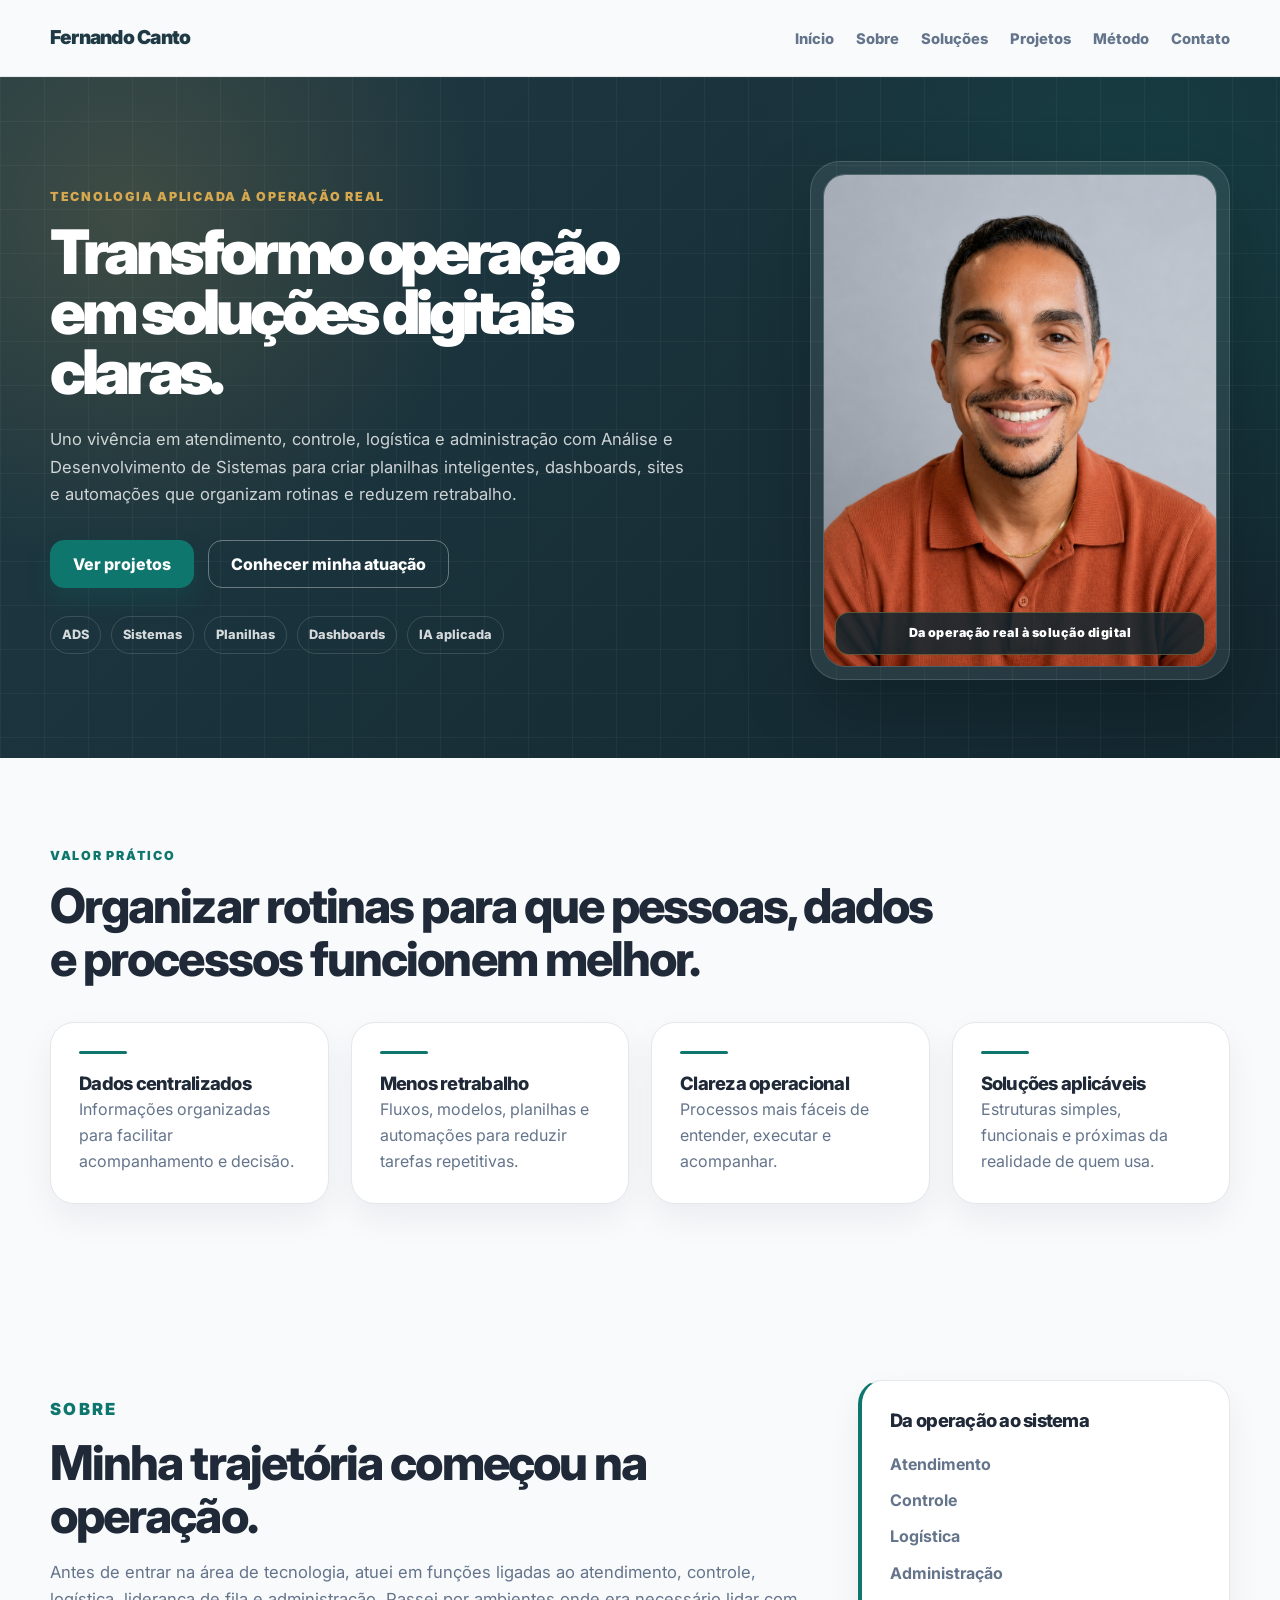
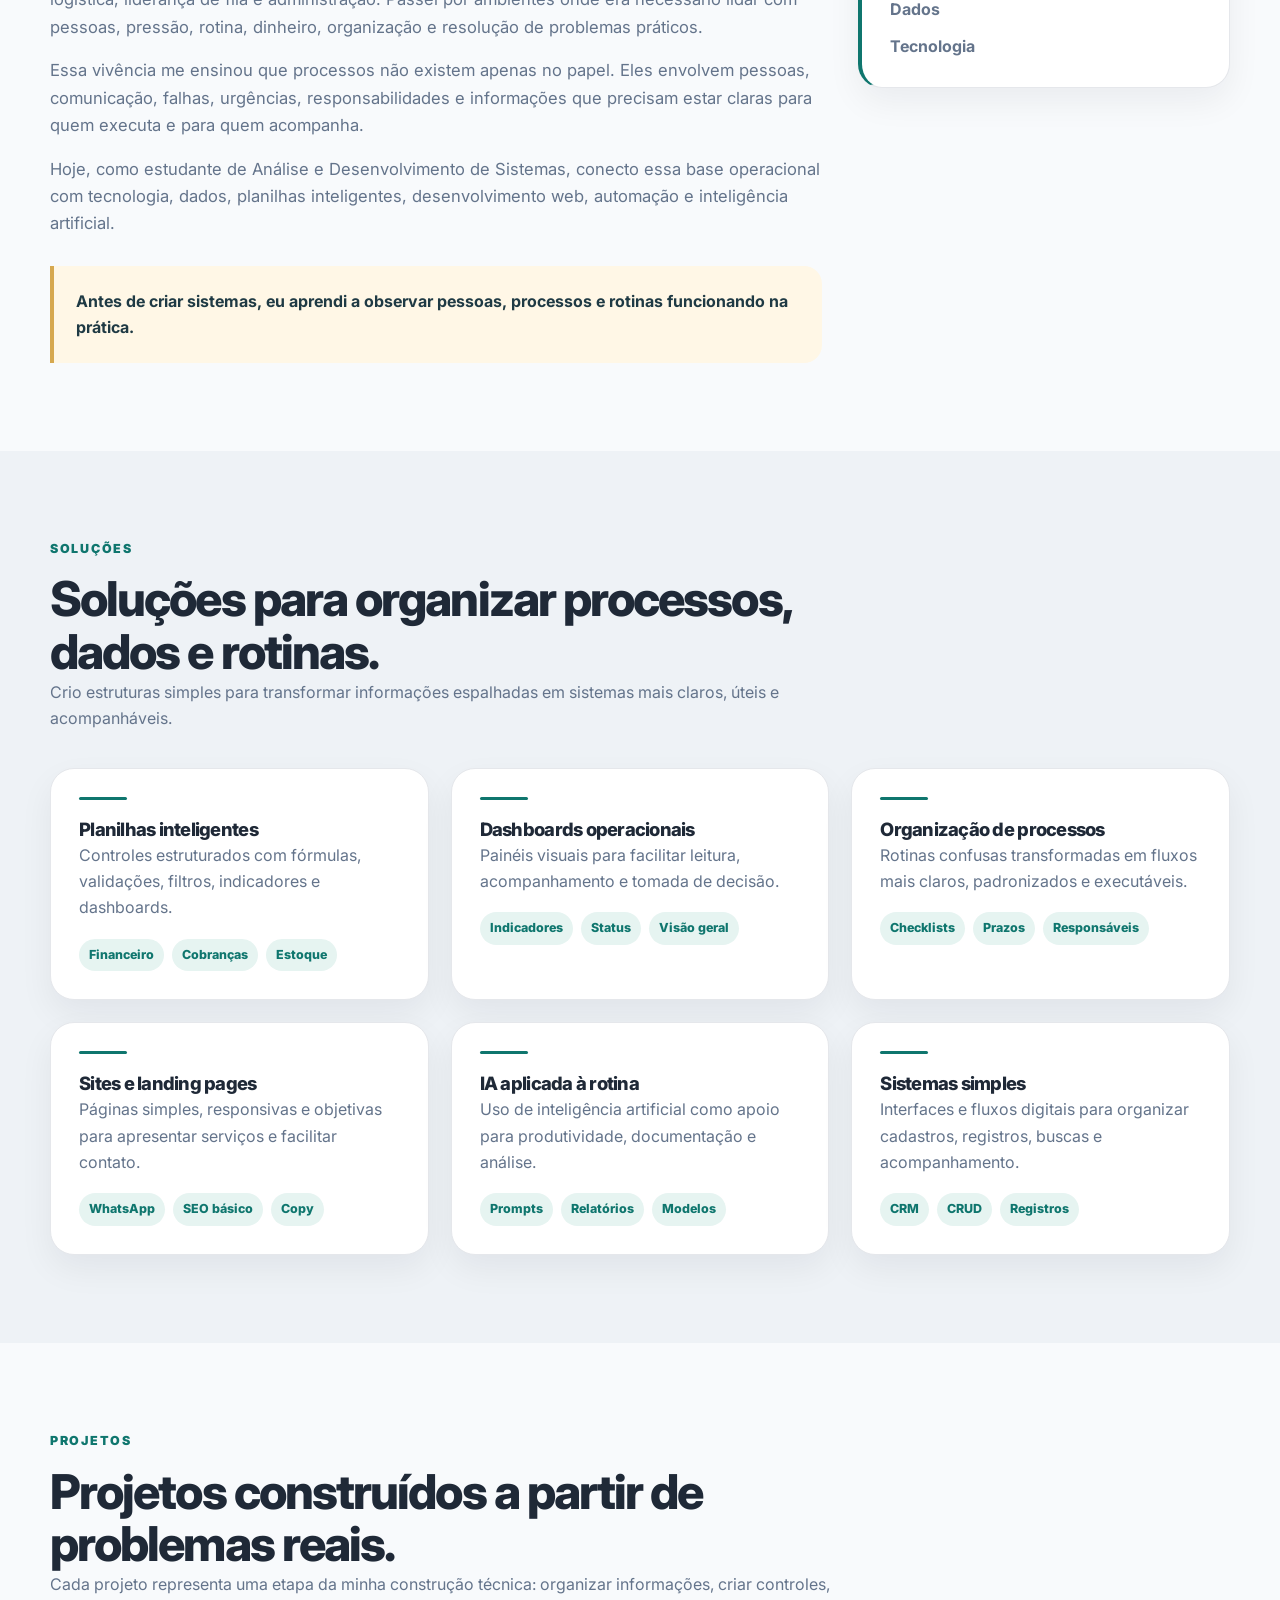
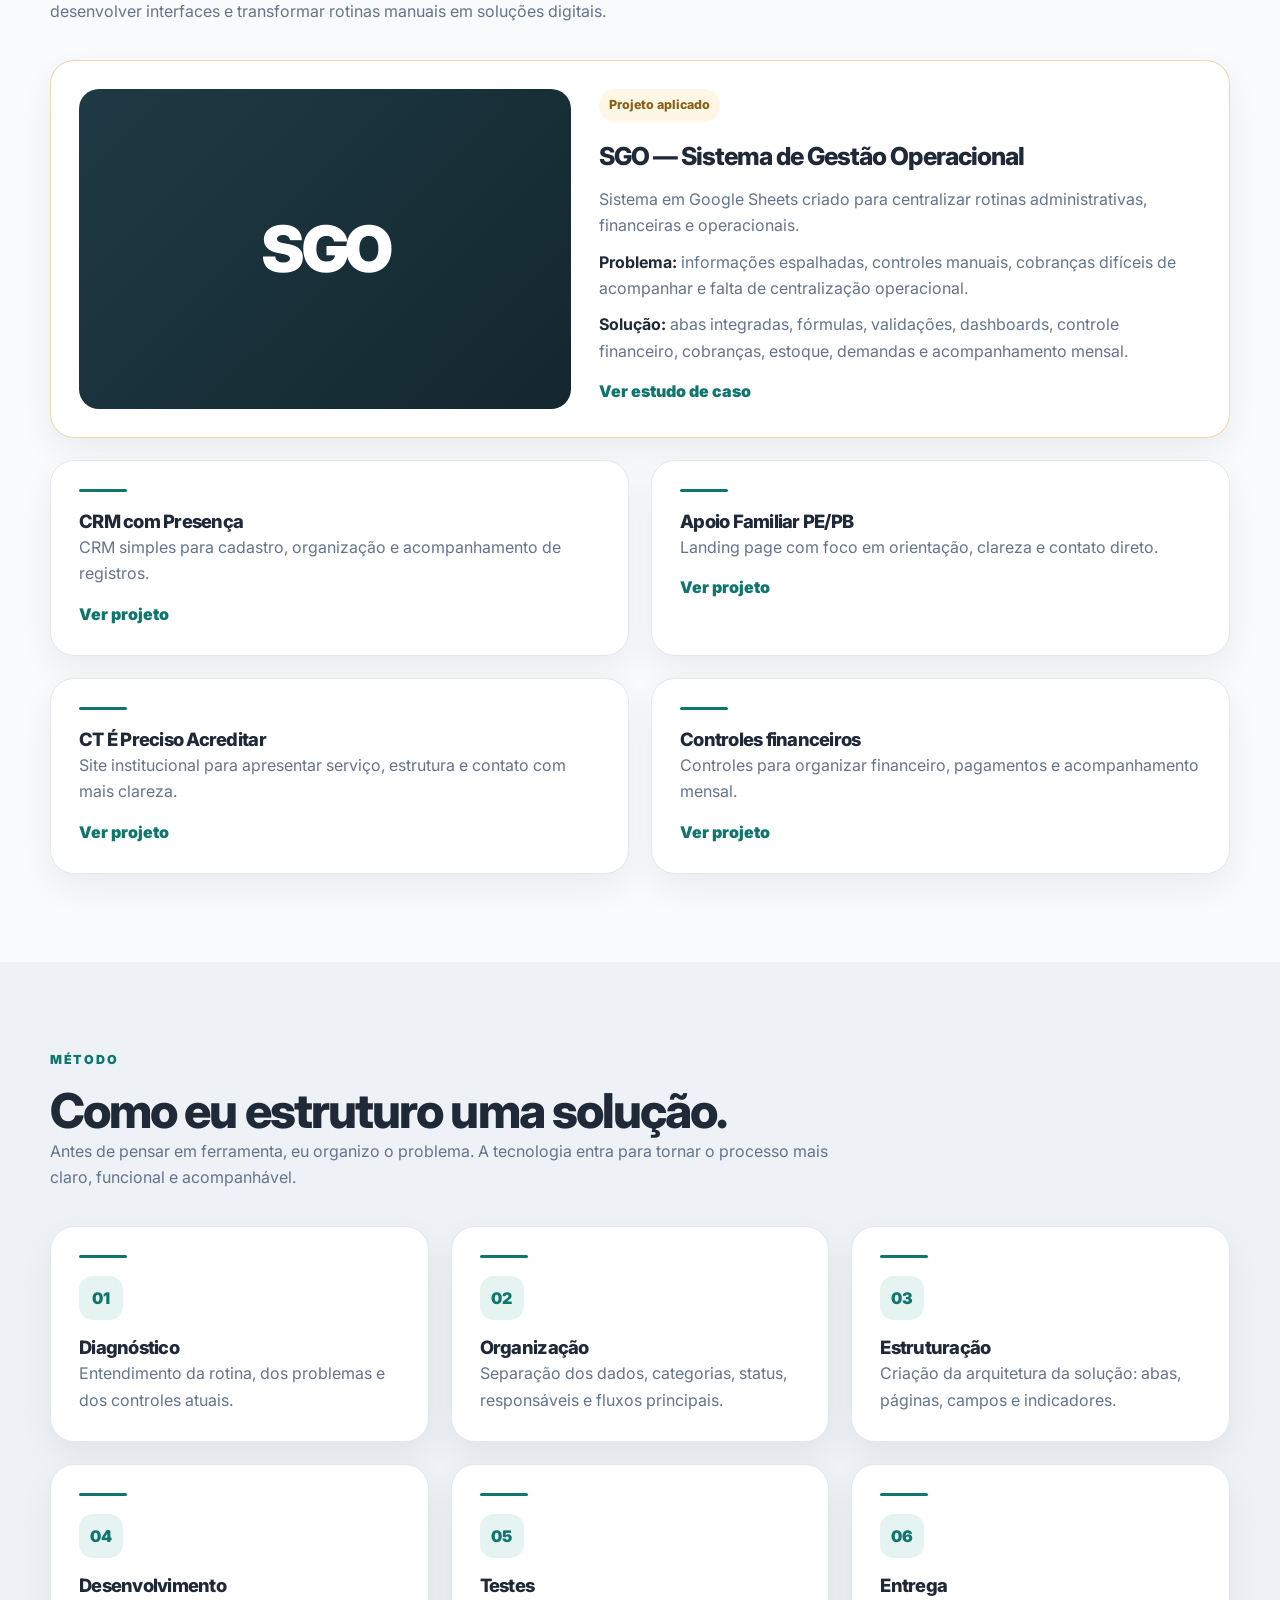
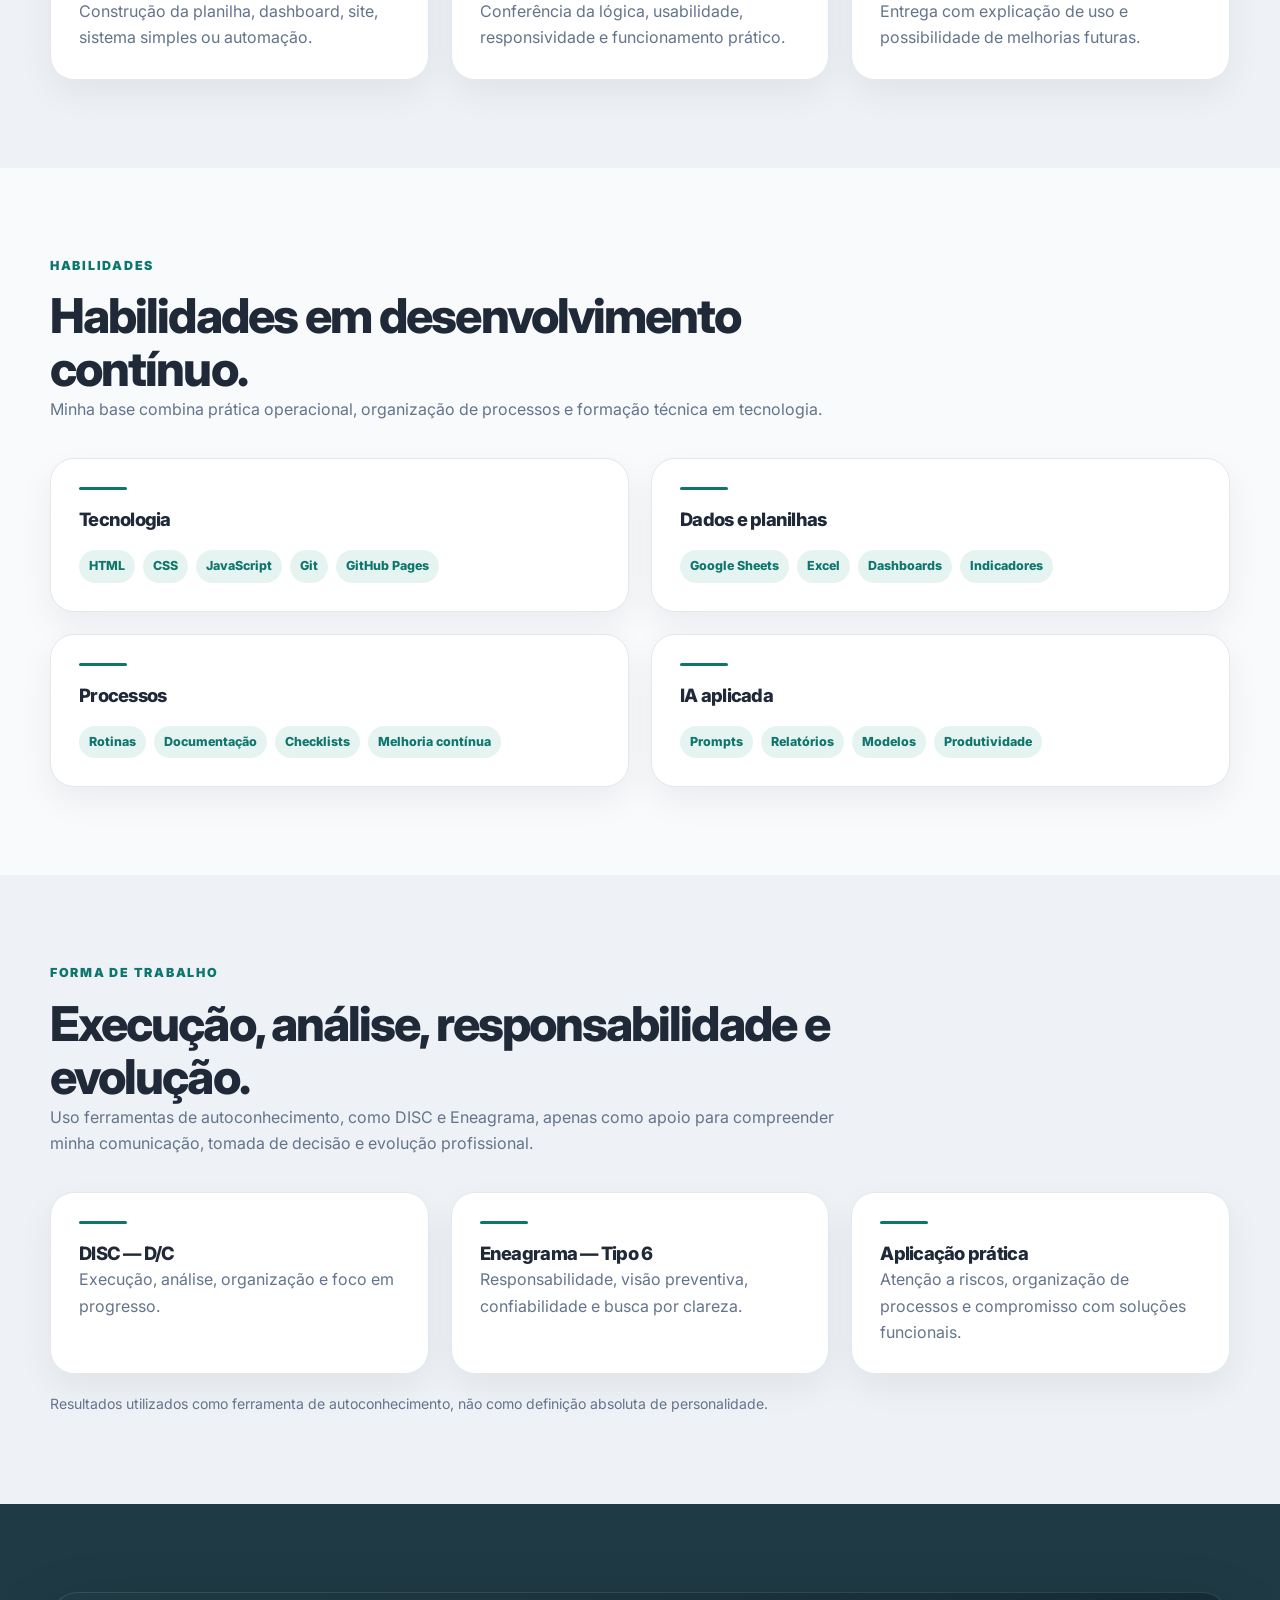
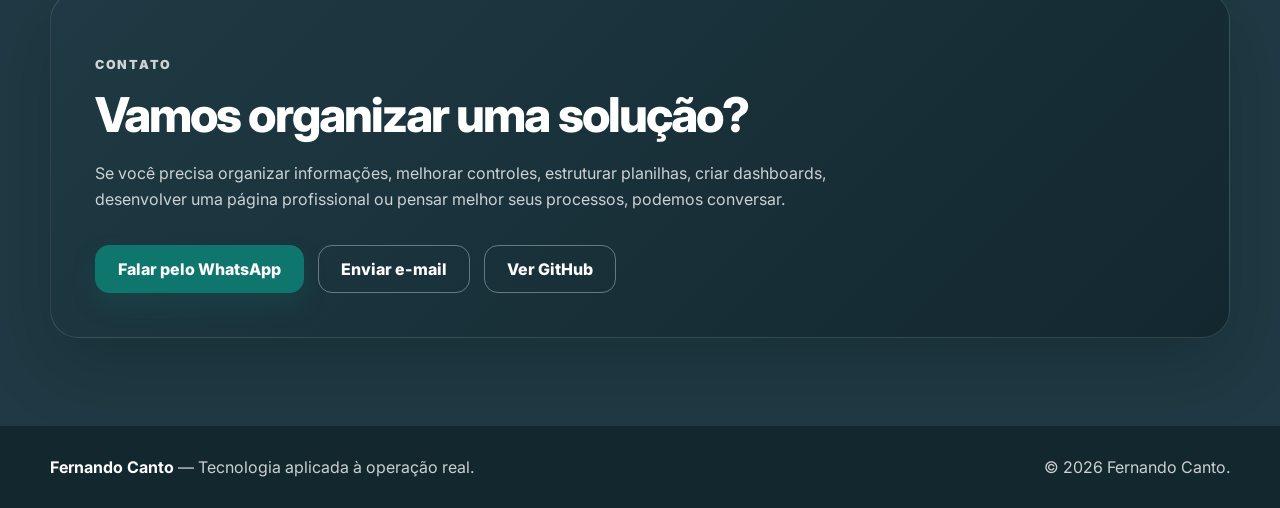
==== commit e785edd9: "copy: simplifica texto principal do hero" ====
--- a/index.html
+++ b/index.html
@@ -33,8 +33,8 @@
       <div class="container hero-grid">
         <div class="hero-content">
           <p class="eyebrow">Tecnologia aplicada à operação real</p>
-          <h1>Transformo processos operacionais em soluções digitais simples, claras e acompanháveis.</h1>
-          <p class="hero-text">Minha base vem da operação: atendimento, controle, logística, liderança de fila e administração. Hoje, conecto essa vivência com Análise e Desenvolvimento de Sistemas para criar planilhas inteligentes, dashboards, sites e automações que organizam informações, reduzem retrabalho e melhoram rotinas.</p>
+          <h1>Transformo operação em soluções digitais claras.</h1>
+          <p class="hero-text">Uno vivência em atendimento, controle, logística e administração com Análise e Desenvolvimento de Sistemas para criar planilhas inteligentes, dashboards, sites e automações que organizam rotinas e reduzem retrabalho.</p>
           <div class="hero-actions">
             <a href="#projetos" class="btn btn-primary">Ver projetos</a>
             <a href="#solucoes" class="btn btn-secondary">Conhecer minha atuação</a>
--- a/assets/css/components.css
+++ b/assets/css/components.css
@@ -169,7 +169,7 @@
 .hero {
   position: relative;
   overflow: hidden;
-  padding: 112px 0 92px;
+  padding: 84px 0 78px;
   background:
     radial-gradient(circle at 10% 20%, rgba(214, 168, 79, 0.18), transparent 28%),
     radial-gradient(circle at 90% 20%, rgba(15, 118, 110, 0.22), transparent 32%),
@@ -190,8 +190,8 @@
 .hero-grid {
   position: relative;
   display: grid;
-  grid-template-columns: 1.2fr 0.8fr;
-  gap: 56px;
+  grid-template-columns: minmax(0, 1.05fr) minmax(320px, 0.78fr);
+  gap: 64px;
   align-items: center;
 }
 
@@ -201,15 +201,22 @@
   color: #FFFFFF;
 }
 
+.hero h1 {
+  max-width: 760px;
+  font-size: clamp(3rem, 4.8vw, 5.35rem);
+  line-height: 0.98;
+  letter-spacing: -0.07em;
+}
+
 .hero .eyebrow {
   color: var(--color-accent);
 }
 
 .hero-text {
-  max-width: 760px;
+  max-width: 720px;
   margin-top: 24px;
   color: rgba(255, 255, 255, 0.78);
-  font-size: 1.08rem;
+  font-size: 1.04rem;
 }
 
 .hero-actions {
@@ -235,44 +242,40 @@
   font-weight: 800;
 }
 
-.hero-visual {
-  border-radius: var(--radius-xl);
+.hero-photo-card {
+  position: relative;
+  justify-self: end;
+  width: min(100%, 420px);
+  padding: 12px;
+  border: 1px solid rgba(255, 255, 255, 0.14);
+  border-radius: 30px;
   background: rgba(255, 255, 255, 0.08);
-  border: 1px solid rgba(255, 255, 255, 0.14);
-  padding: 14px;
   box-shadow: 0 28px 70px rgba(0, 0, 0, 0.22);
 }
 
-.system-card {
-  display: grid;
-  gap: 16px;
-  min-height: 360px;
-  align-content: center;
-  padding: 28px;
+.hero-photo {
+  width: 100%;
+  aspect-ratio: 4 / 5;
+  object-fit: cover;
+  object-position: center top;
+  border: 1px solid rgba(255, 255, 255, 0.18);
   border-radius: 22px;
-  background: rgba(248, 250, 252, 0.95);
-}
-
-.system-label {
-  color: var(--color-secondary);
+}
+
+.hero-photo-badge {
+  position: absolute;
+  left: 24px;
+  right: 24px;
+  bottom: 24px;
+  padding: 10px 14px;
+  border: 1px solid rgba(214, 168, 79, 0.35);
+  border-radius: 14px;
+  background: rgba(19, 39, 47, 0.86);
+  color: #FFFFFF;
   font-size: 0.78rem;
   font-weight: 900;
-  letter-spacing: 0.12em;
-  text-transform: uppercase;
-}
-
-.system-line {
-  display: grid;
-  gap: 4px;
-  padding: 18px;
-  border-radius: var(--radius-md);
-  background: #FFFFFF;
-  border: 1px solid var(--color-border);
-}
-
-.system-line span {
-  color: var(--color-muted);
-  font-size: 0.92rem;
+  letter-spacing: 0.04em;
+  text-align: center;
 }
 
 .value-grid,
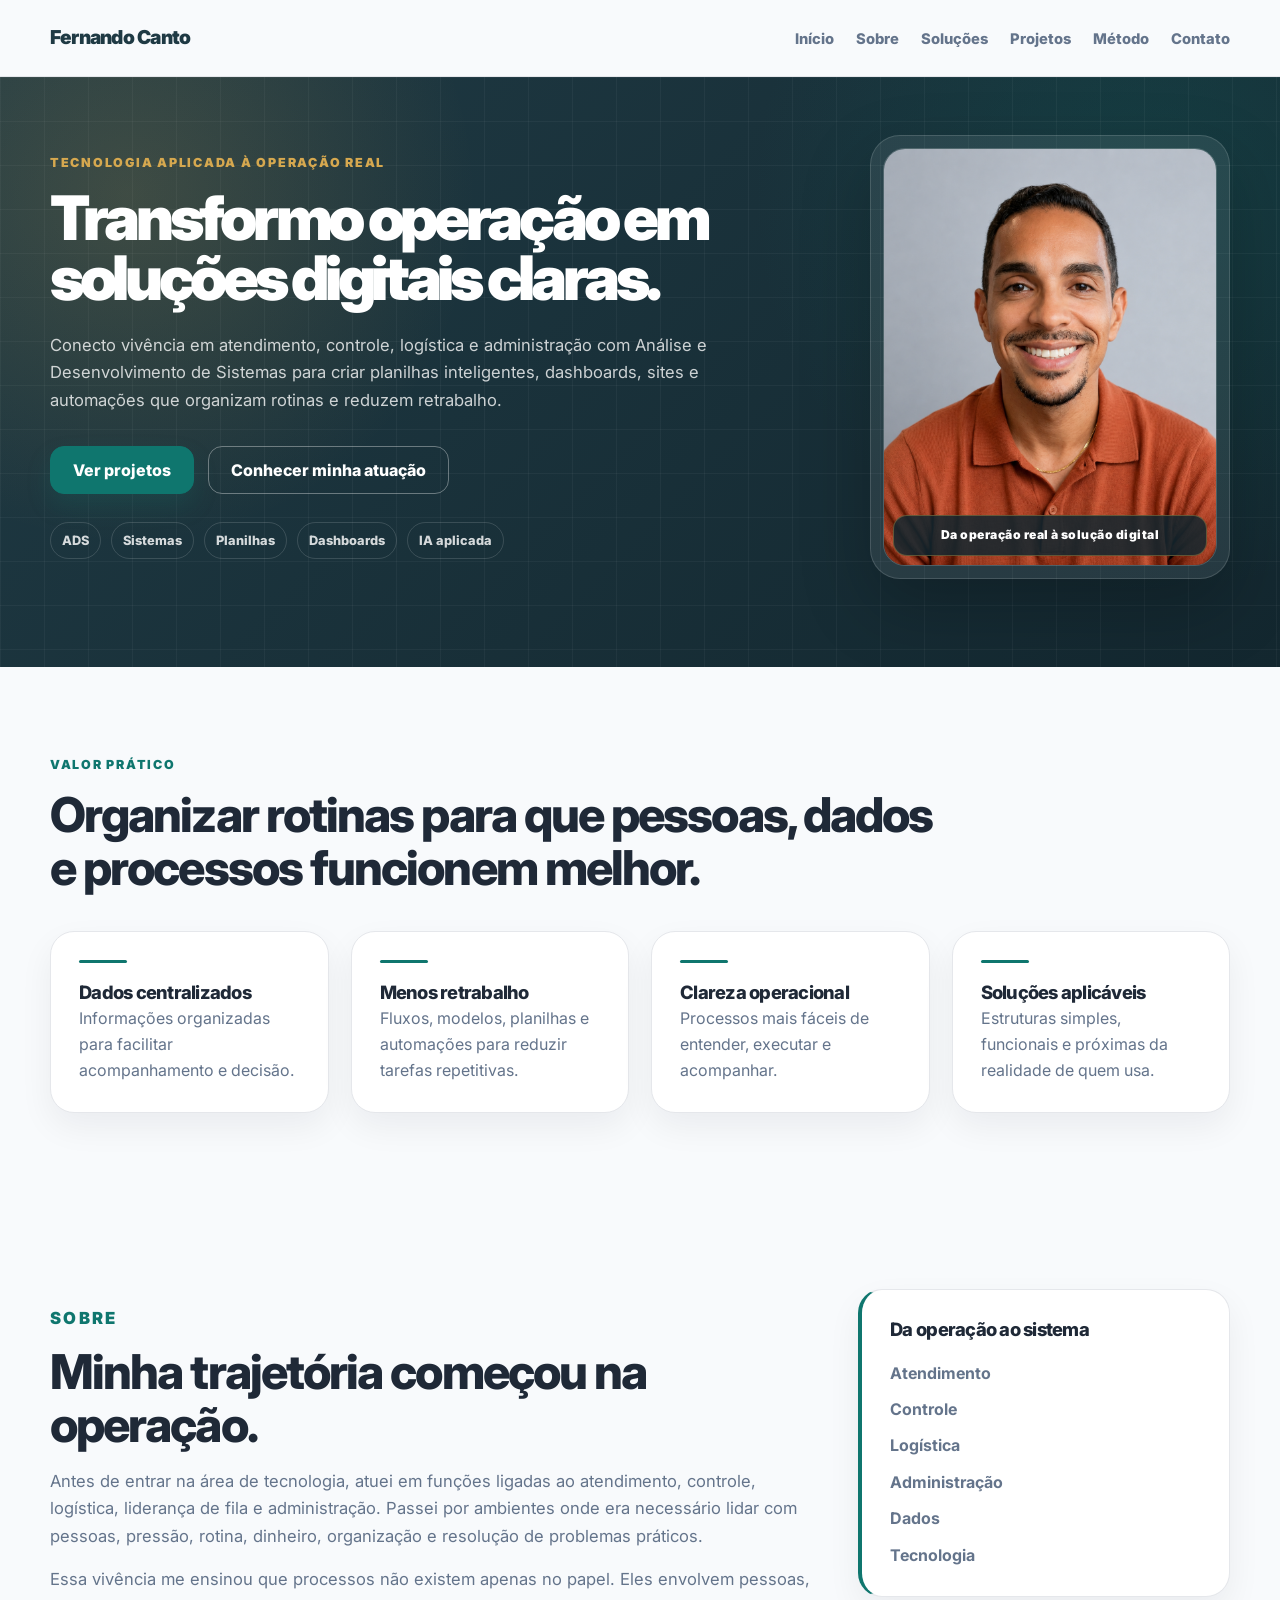
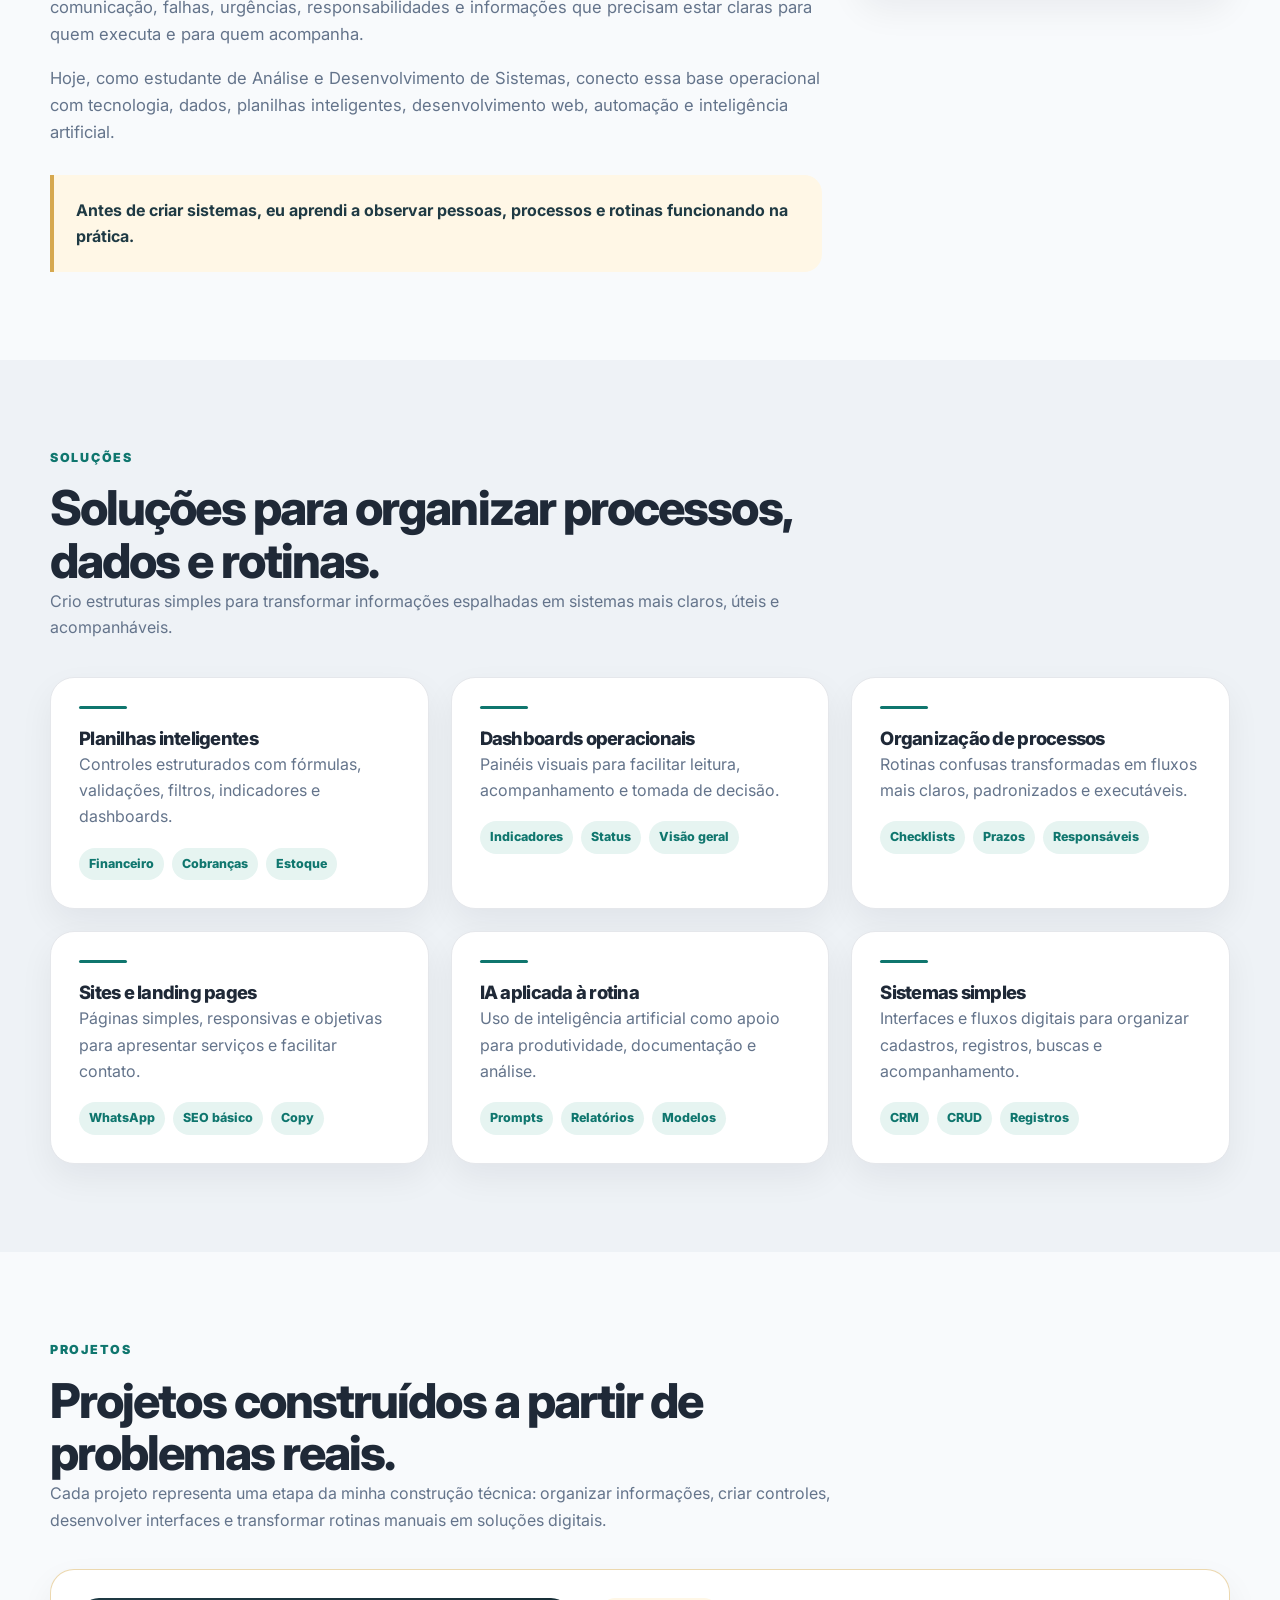
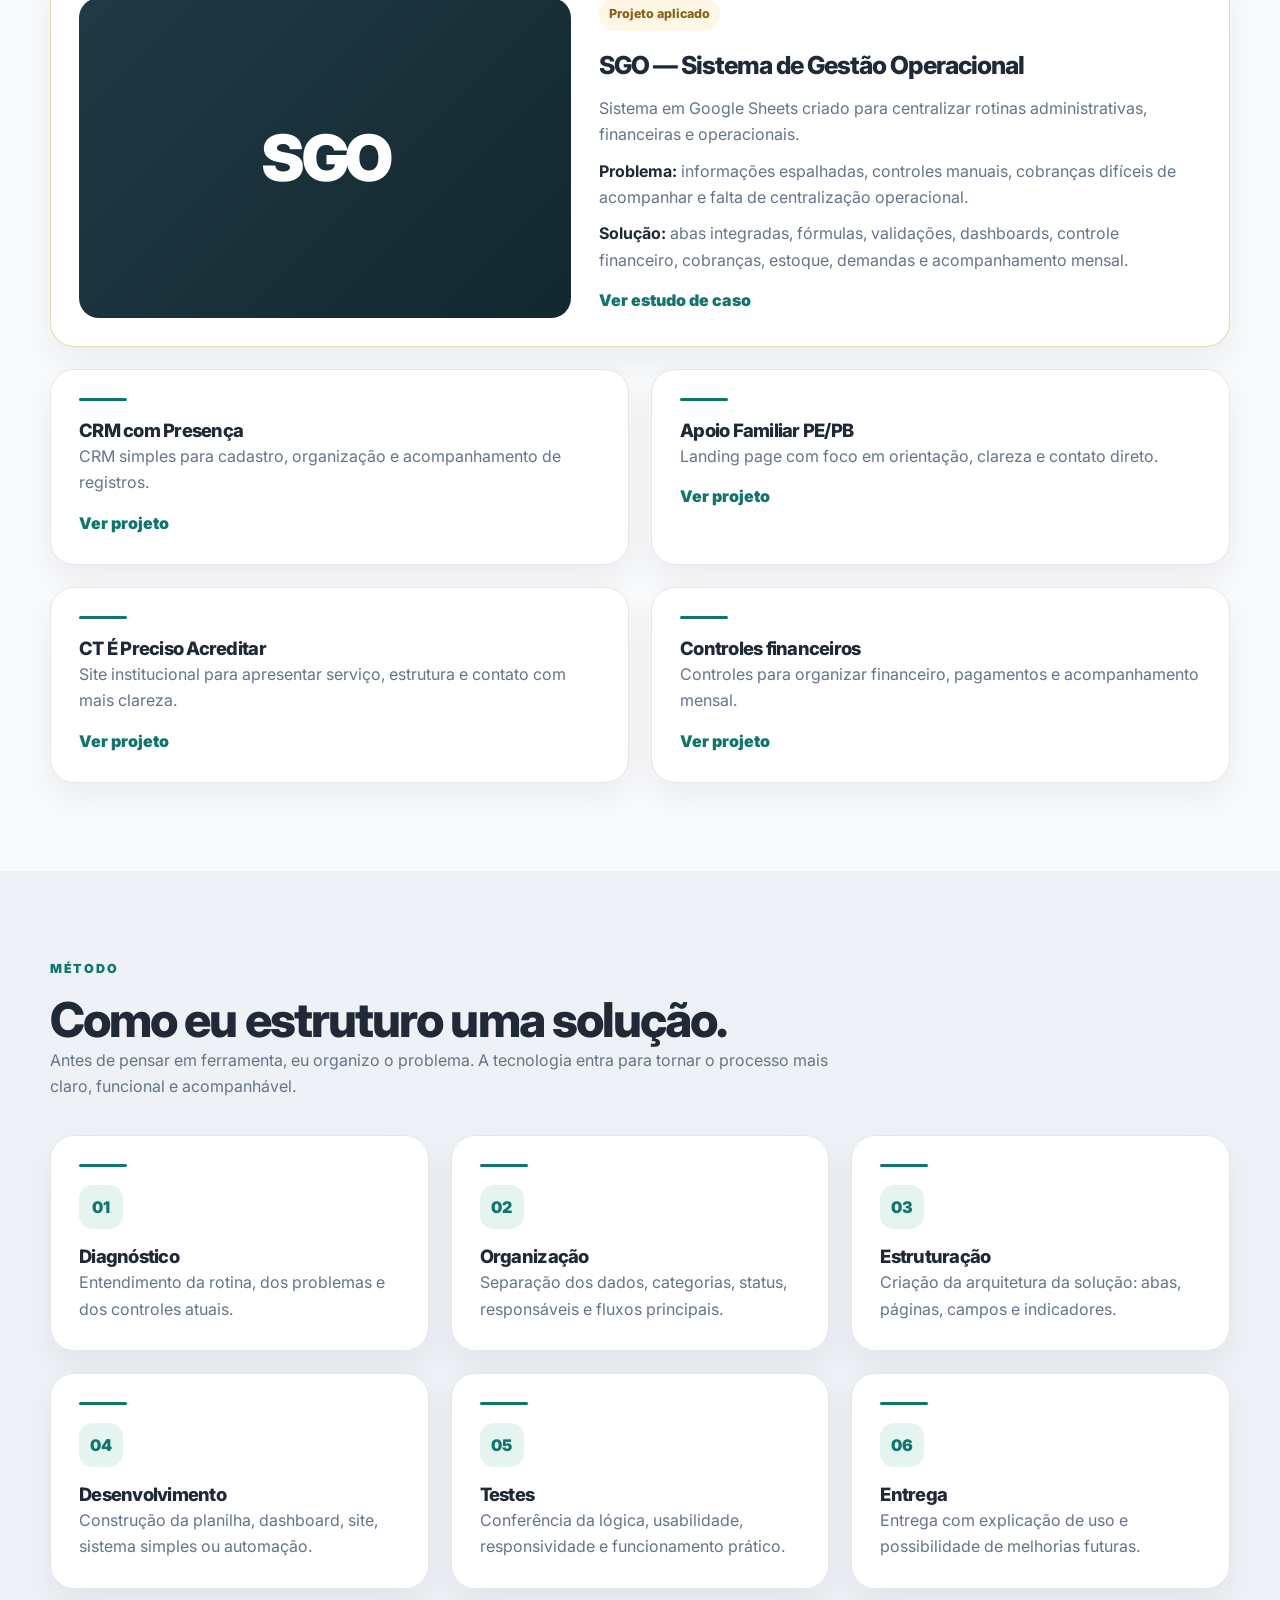
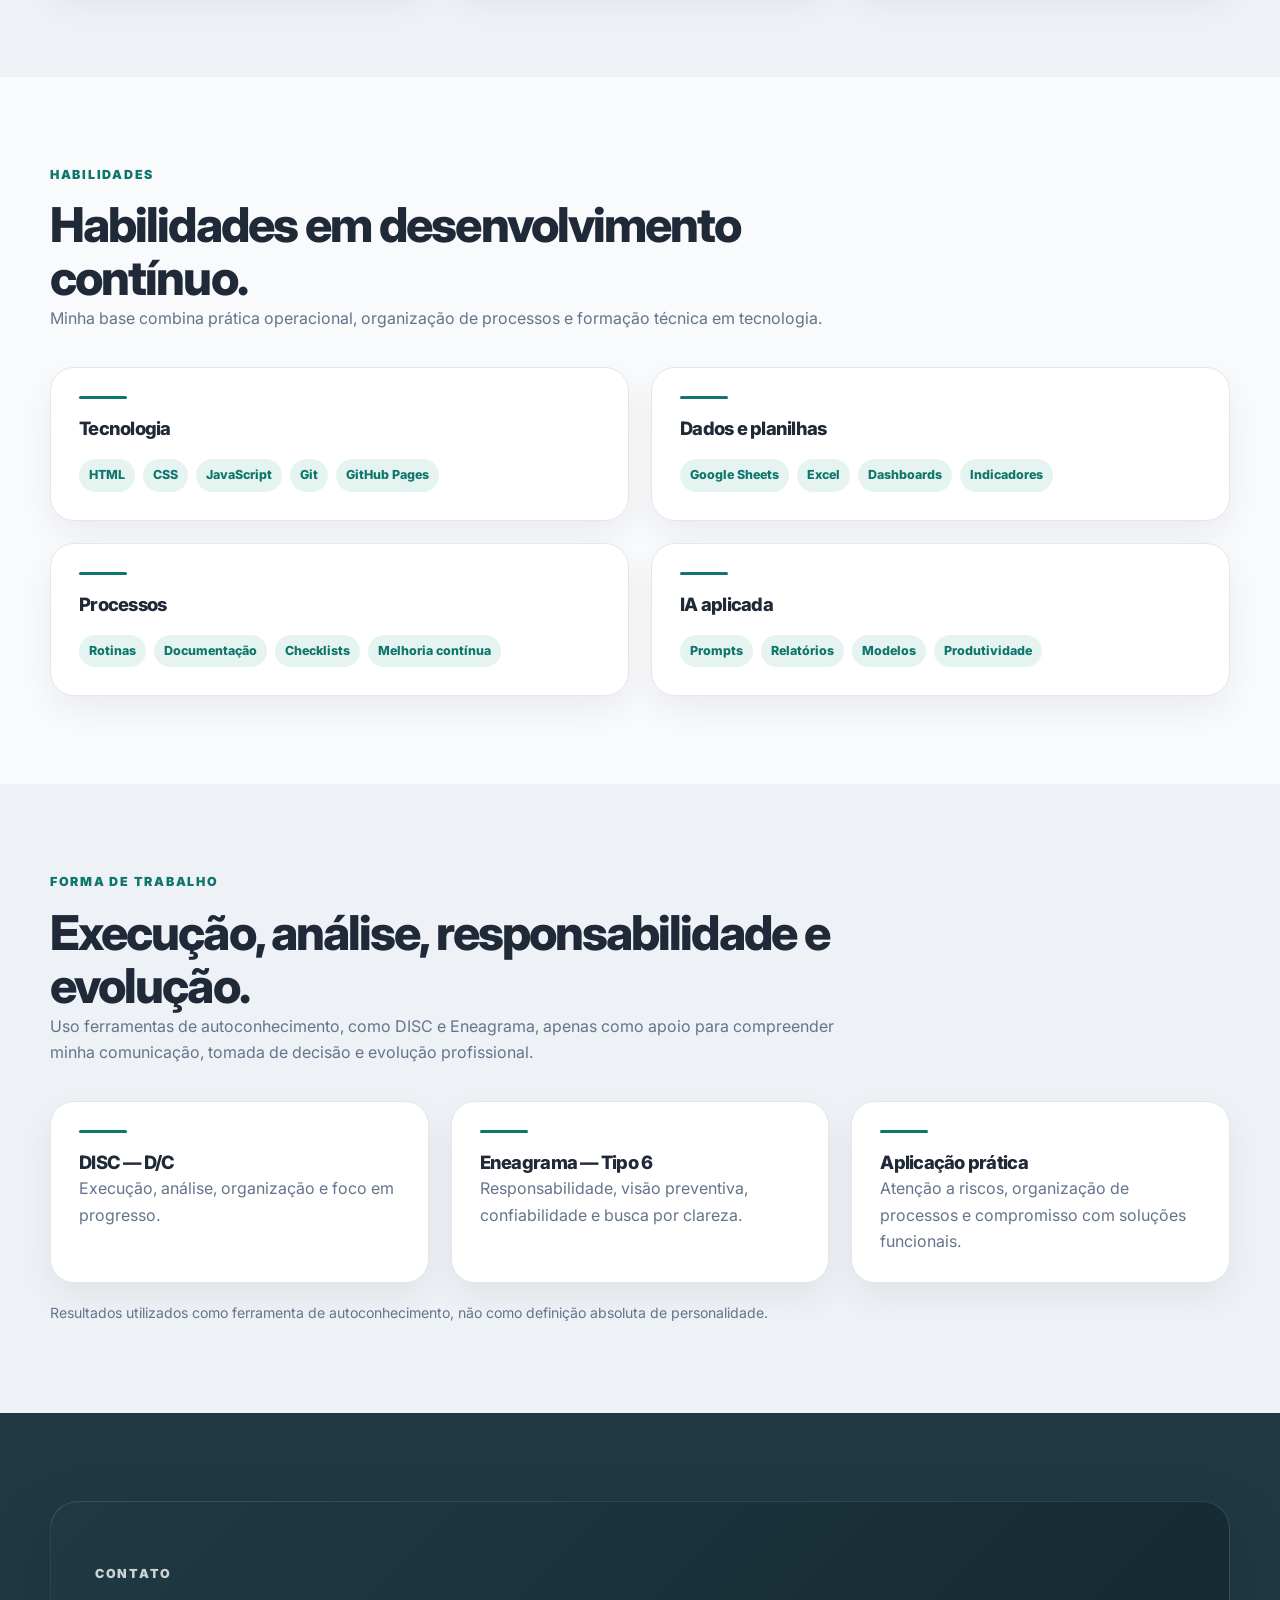
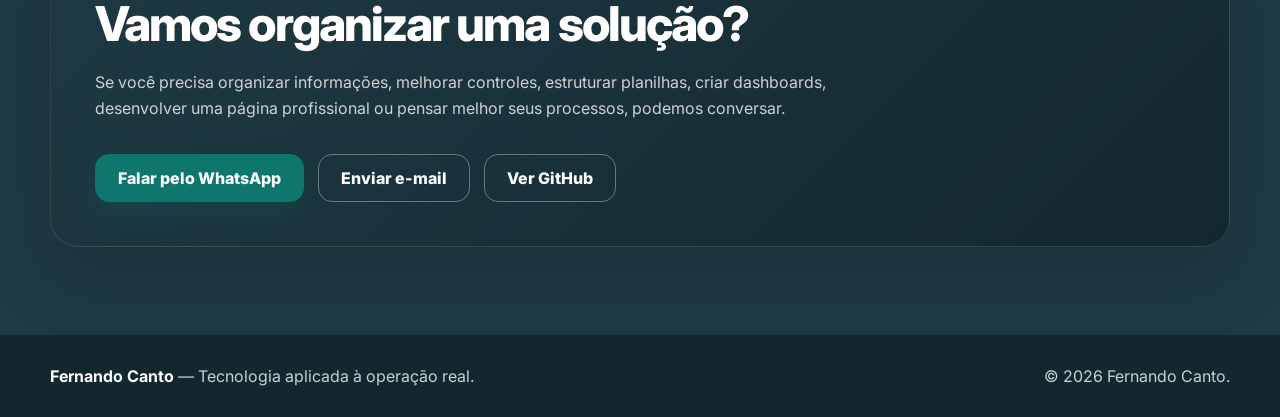
==== commit c2b27c96: "copy: corrige subtitulo do hero" ====
--- a/index.html
+++ b/index.html
@@ -34,7 +34,7 @@
         <div class="hero-content">
           <p class="eyebrow">Tecnologia aplicada à operação real</p>
           <h1>Transformo operação em soluções digitais claras.</h1>
-          <p class="hero-text">Uno vivência em atendimento, controle, logística e administração com Análise e Desenvolvimento de Sistemas para criar planilhas inteligentes, dashboards, sites e automações que organizam rotinas e reduzem retrabalho.</p>
+          <p class="hero-text">Conecto vivência em atendimento, controle, logística e administração com Análise e Desenvolvimento de Sistemas para criar planilhas inteligentes, dashboards, sites e automações que organizam rotinas e reduzem retrabalho.</p>
           <div class="hero-actions">
             <a href="#projetos" class="btn btn-primary">Ver projetos</a>
             <a href="#solucoes" class="btn btn-secondary">Conhecer minha atuação</a>
--- a/assets/css/components.css
+++ b/assets/css/components.css
@@ -169,7 +169,7 @@
 .hero {
   position: relative;
   overflow: hidden;
-  padding: 84px 0 78px;
+  padding: 76px 0 88px;
   background:
     radial-gradient(circle at 10% 20%, rgba(214, 168, 79, 0.18), transparent 28%),
     radial-gradient(circle at 90% 20%, rgba(15, 118, 110, 0.22), transparent 32%),
@@ -190,9 +190,9 @@
 .hero-grid {
   position: relative;
   display: grid;
-  grid-template-columns: minmax(0, 1.05fr) minmax(320px, 0.78fr);
+  grid-template-columns: minmax(0, 1.05fr) minmax(300px, 0.72fr);
   gap: 64px;
-  align-items: center;
+  align-items: start;
 }
 
 .hero h1,
@@ -245,7 +245,9 @@
 .hero-photo-card {
   position: relative;
   justify-self: end;
-  width: min(100%, 420px);
+  align-self: start;
+  width: min(100%, 360px);
+  margin-top: -18px;
   padding: 12px;
   border: 1px solid rgba(255, 255, 255, 0.14);
   border-radius: 30px;
@@ -264,15 +266,15 @@
 
 .hero-photo-badge {
   position: absolute;
-  left: 24px;
-  right: 24px;
-  bottom: 24px;
-  padding: 10px 14px;
+  left: 22px;
+  right: 22px;
+  bottom: 22px;
+  padding: 9px 12px;
   border: 1px solid rgba(214, 168, 79, 0.35);
   border-radius: 14px;
   background: rgba(19, 39, 47, 0.86);
   color: #FFFFFF;
-  font-size: 0.78rem;
+  font-size: 0.76rem;
   font-weight: 900;
   letter-spacing: 0.04em;
   text-align: center;
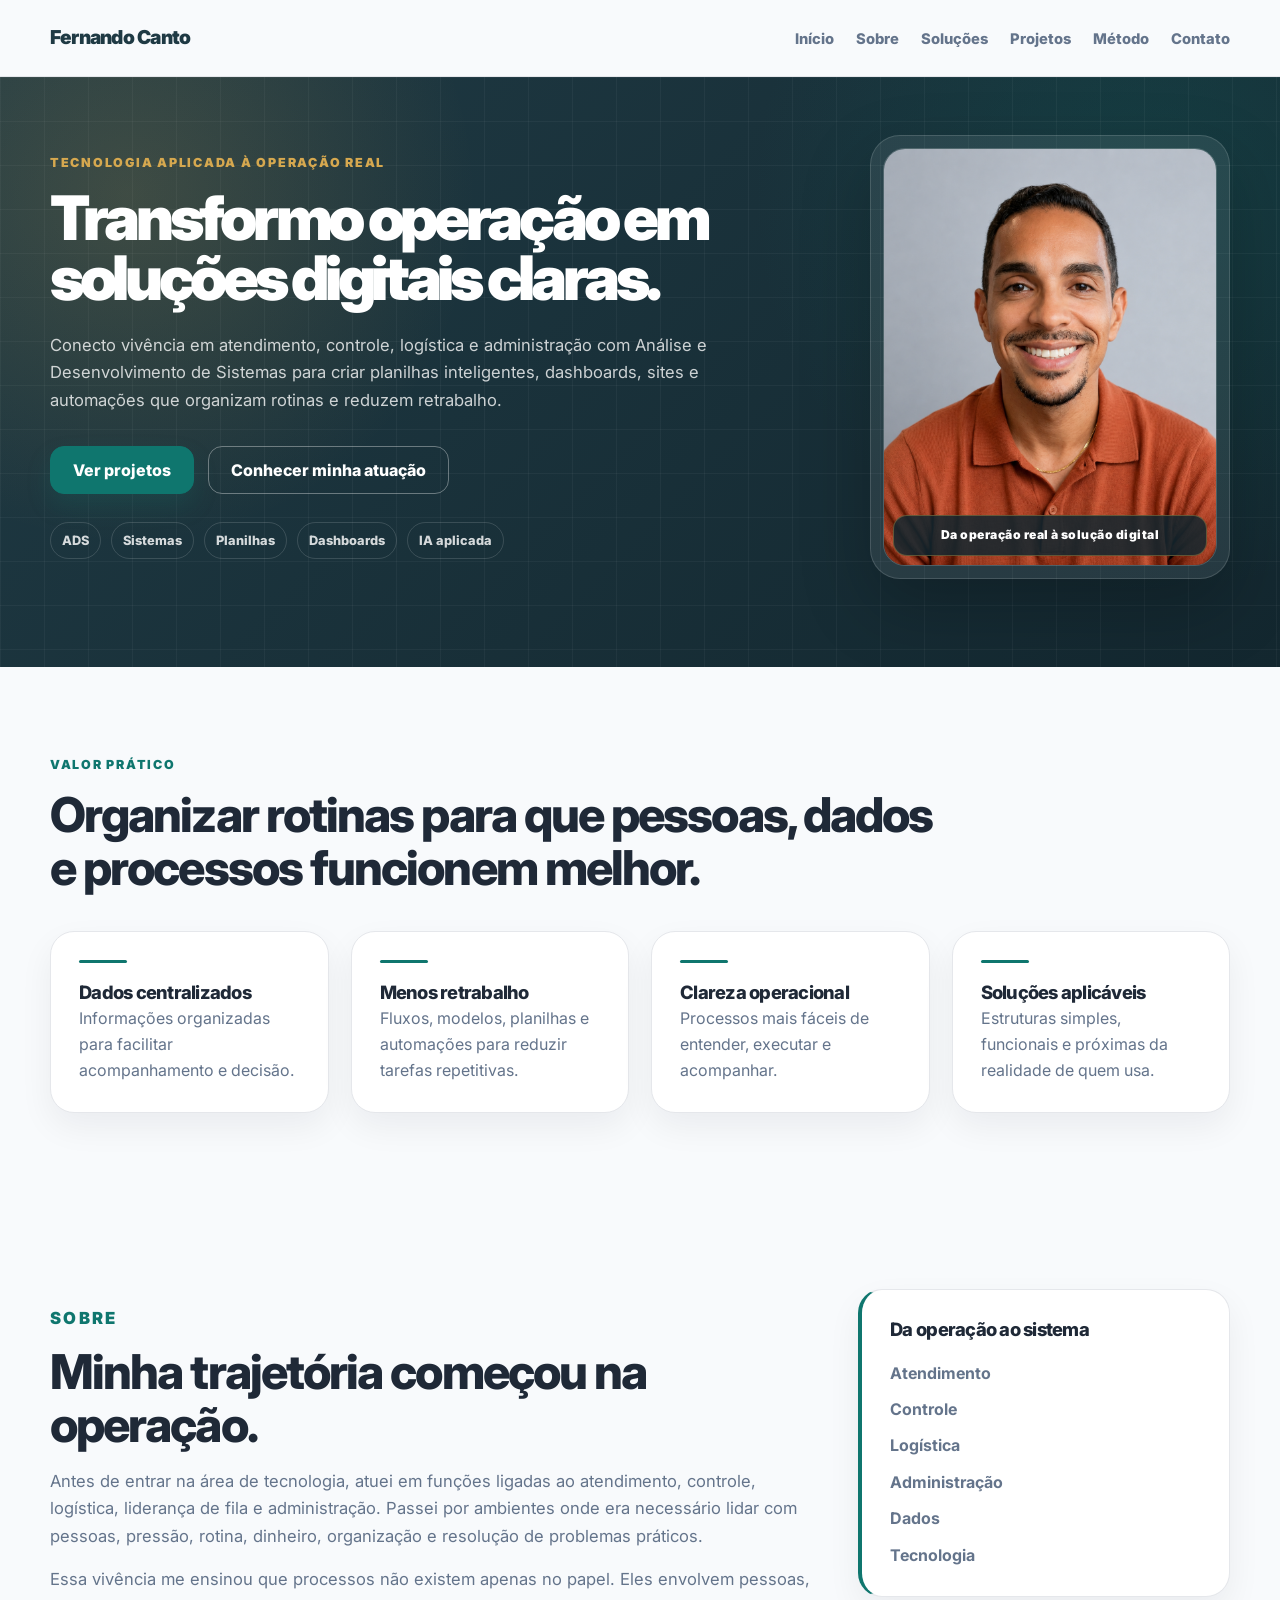
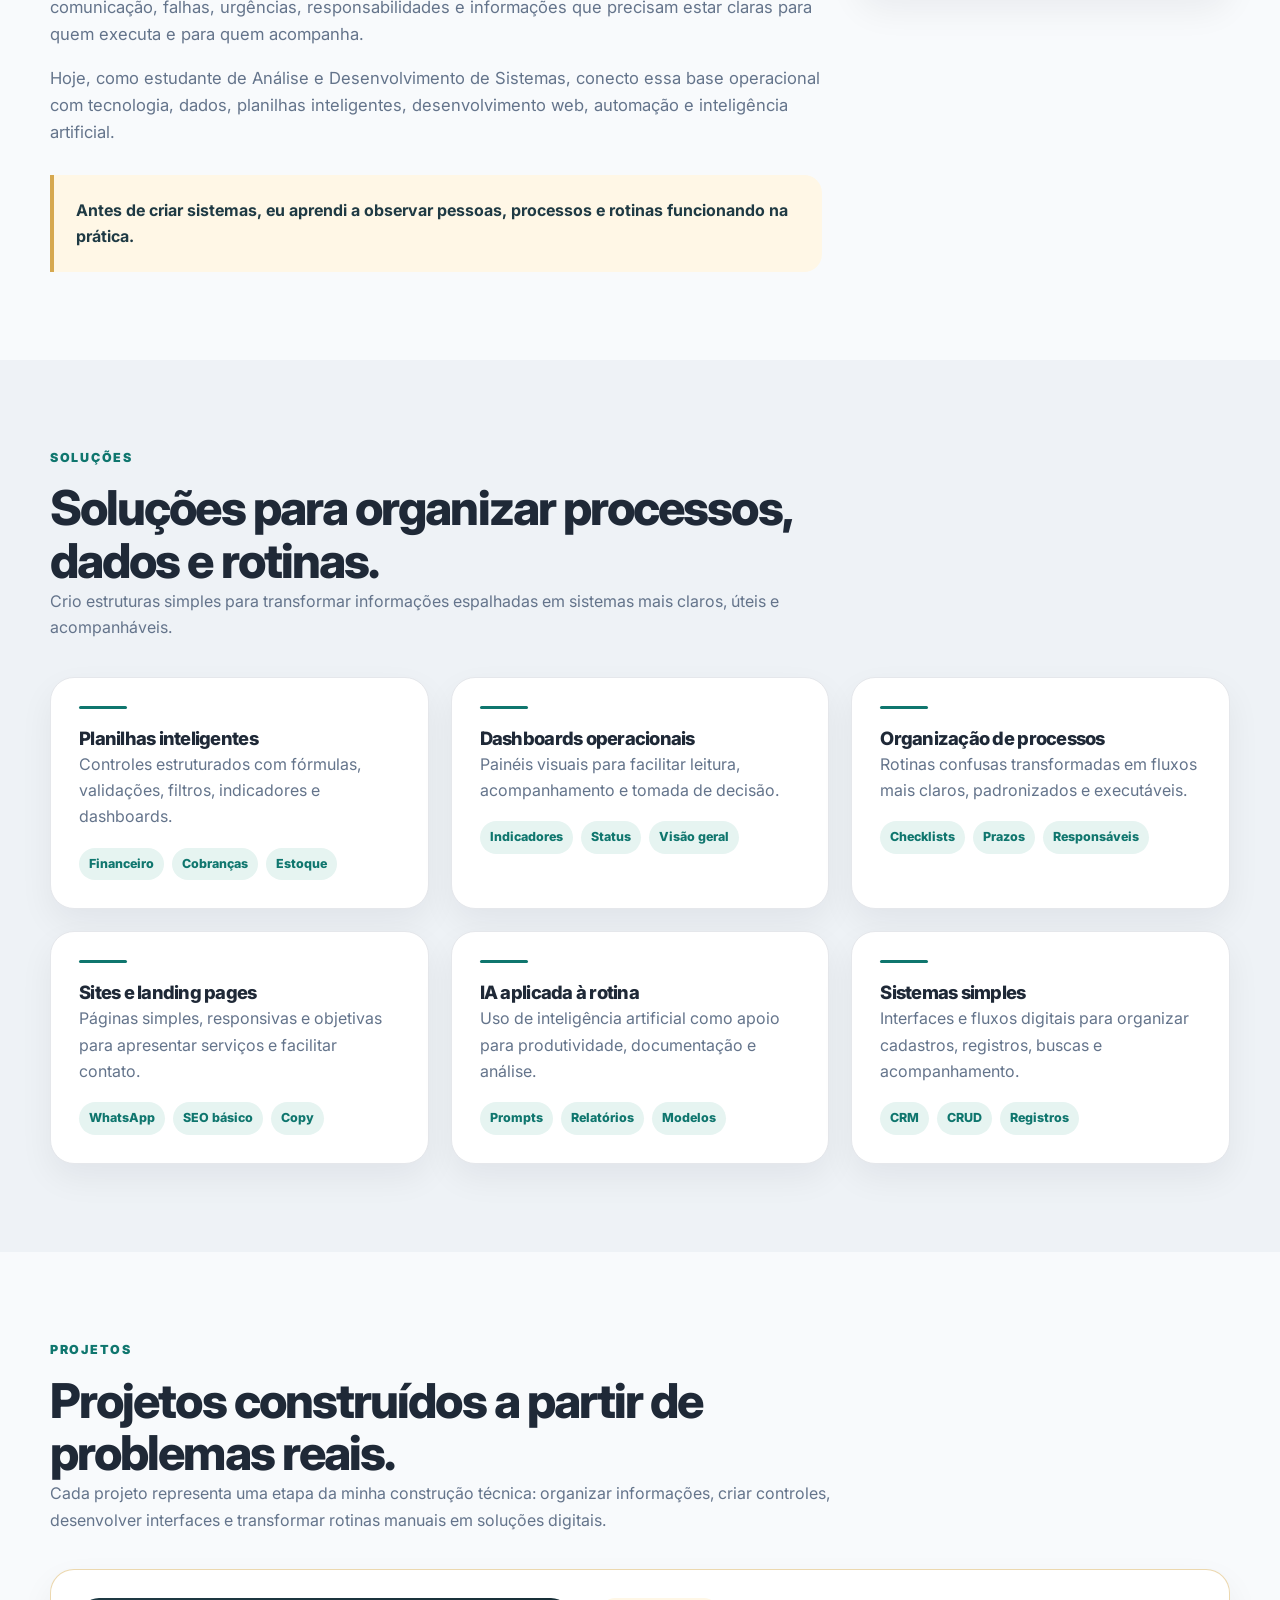
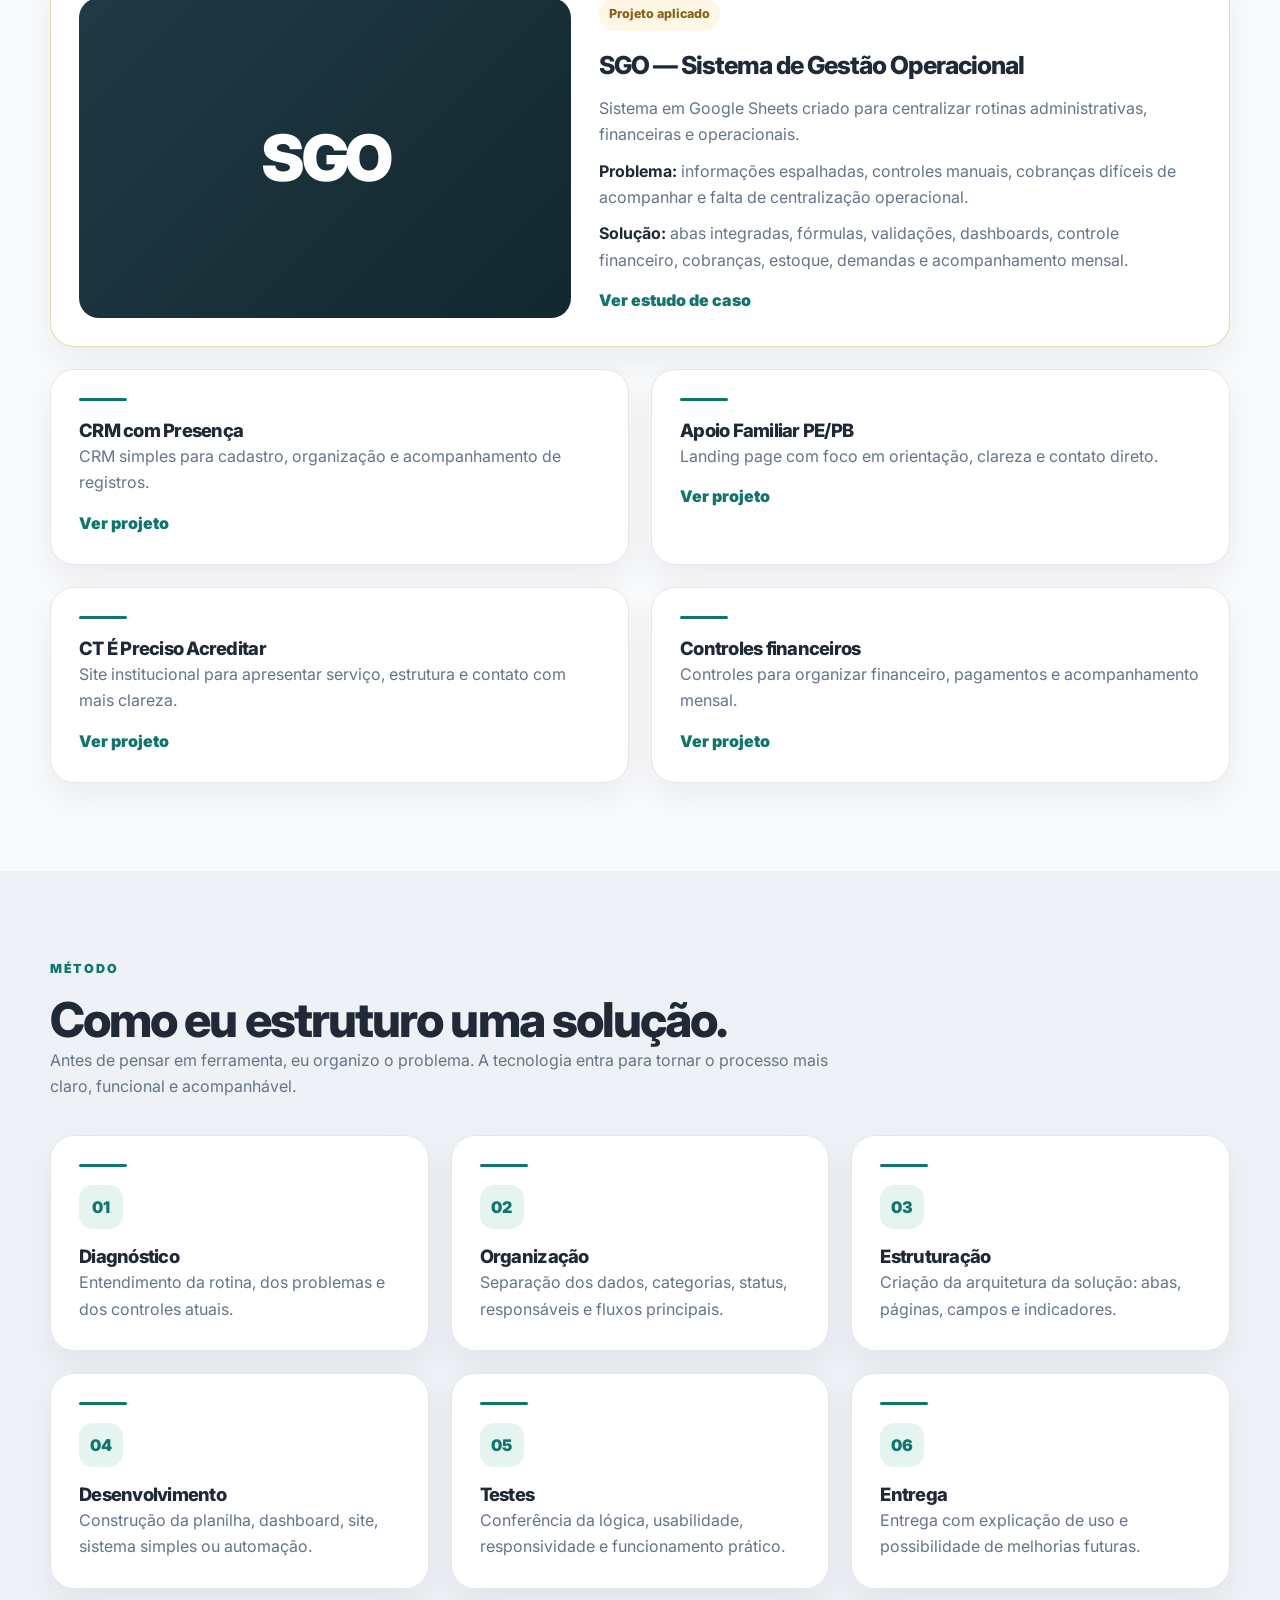
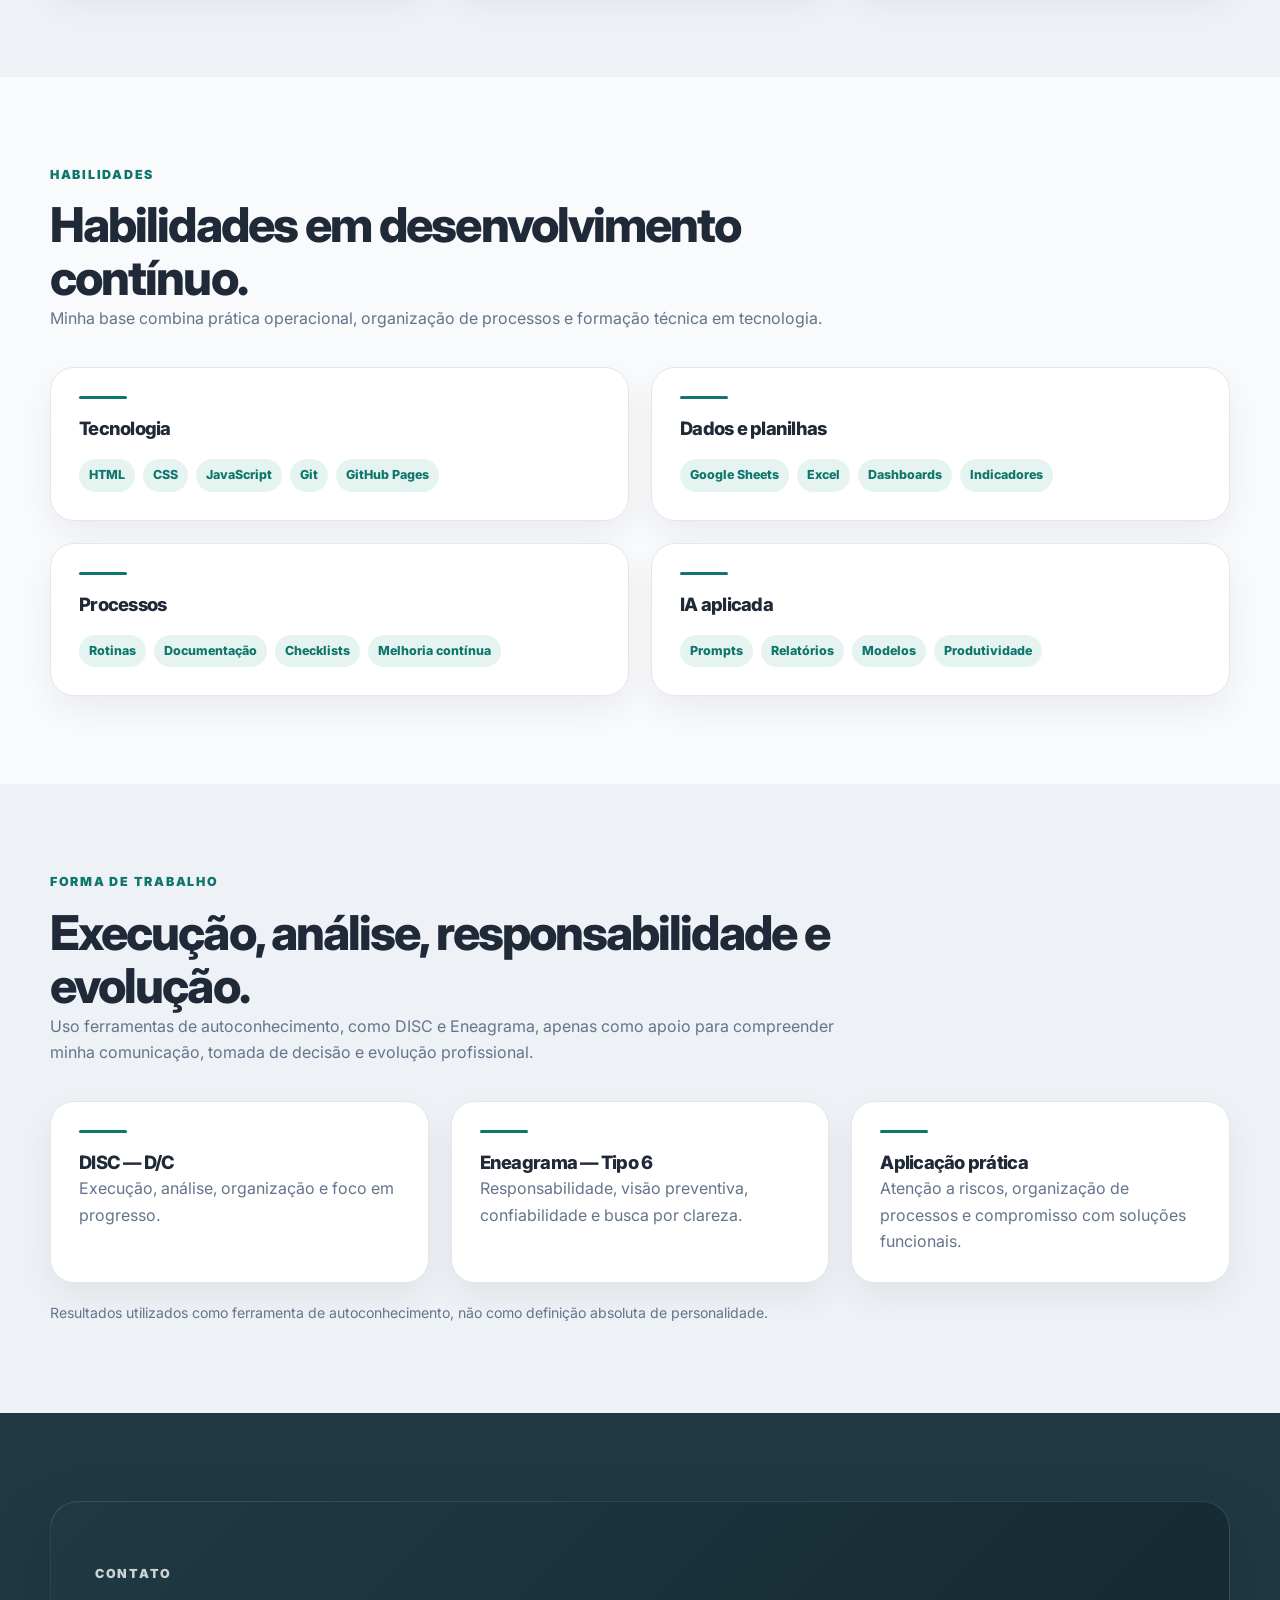
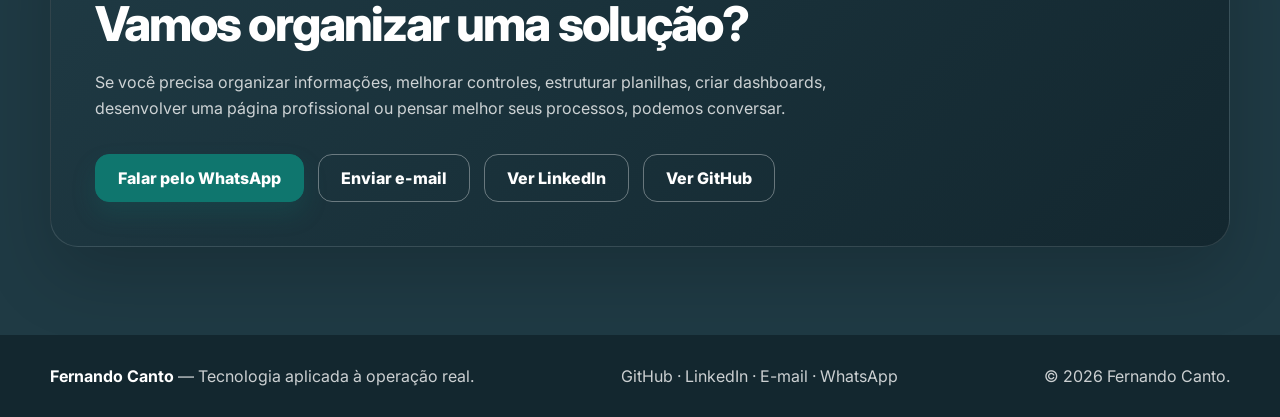
==== commit e26b0412: "feat: adiciona linkedin aos contatos" ====
--- a/index.html
+++ b/index.html
@@ -191,9 +191,10 @@
           <h2>Vamos organizar uma solução?</h2>
           <p>Se você precisa organizar informações, melhorar controles, estruturar planilhas, criar dashboards, desenvolver uma página profissional ou pensar melhor seus processos, podemos conversar.</p>
           <div class="hero-actions">
-            <a href="https://wa.me/5581997155279" class="btn btn-primary" target="_blank">Falar pelo WhatsApp</a>
+            <a href="https://wa.me/5581997155279" class="btn btn-primary" target="_blank" rel="noopener">Falar pelo WhatsApp</a>
             <a href="mailto:fcanto08@gmail.com" class="btn btn-secondary">Enviar e-mail</a>
-            <a href="https://github.com/FernandoTechSeeker" class="btn btn-secondary" target="_blank">Ver GitHub</a>
+            <a href="https://www.linkedin.com/in/fernandocanto/" class="btn btn-secondary" target="_blank" rel="noopener">Ver LinkedIn</a>
+            <a href="https://github.com/FernandoTechSeeker" class="btn btn-secondary" target="_blank" rel="noopener">Ver GitHub</a>
           </div>
         </div>
       </div>
@@ -203,6 +204,7 @@
   <footer class="footer">
     <div class="container footer-content">
       <p><strong>Fernando Canto</strong> — Tecnologia aplicada à operação real.</p>
+      <p><a href="https://github.com/FernandoTechSeeker" target="_blank" rel="noopener">GitHub</a> · <a href="https://www.linkedin.com/in/fernandocanto/" target="_blank" rel="noopener">LinkedIn</a> · <a href="mailto:fcanto08@gmail.com">E-mail</a> · <a href="https://wa.me/5581997155279" target="_blank" rel="noopener">WhatsApp</a></p>
       <p>© <span id="current-year">2026</span> Fernando Canto.</p>
     </div>
   </footer>
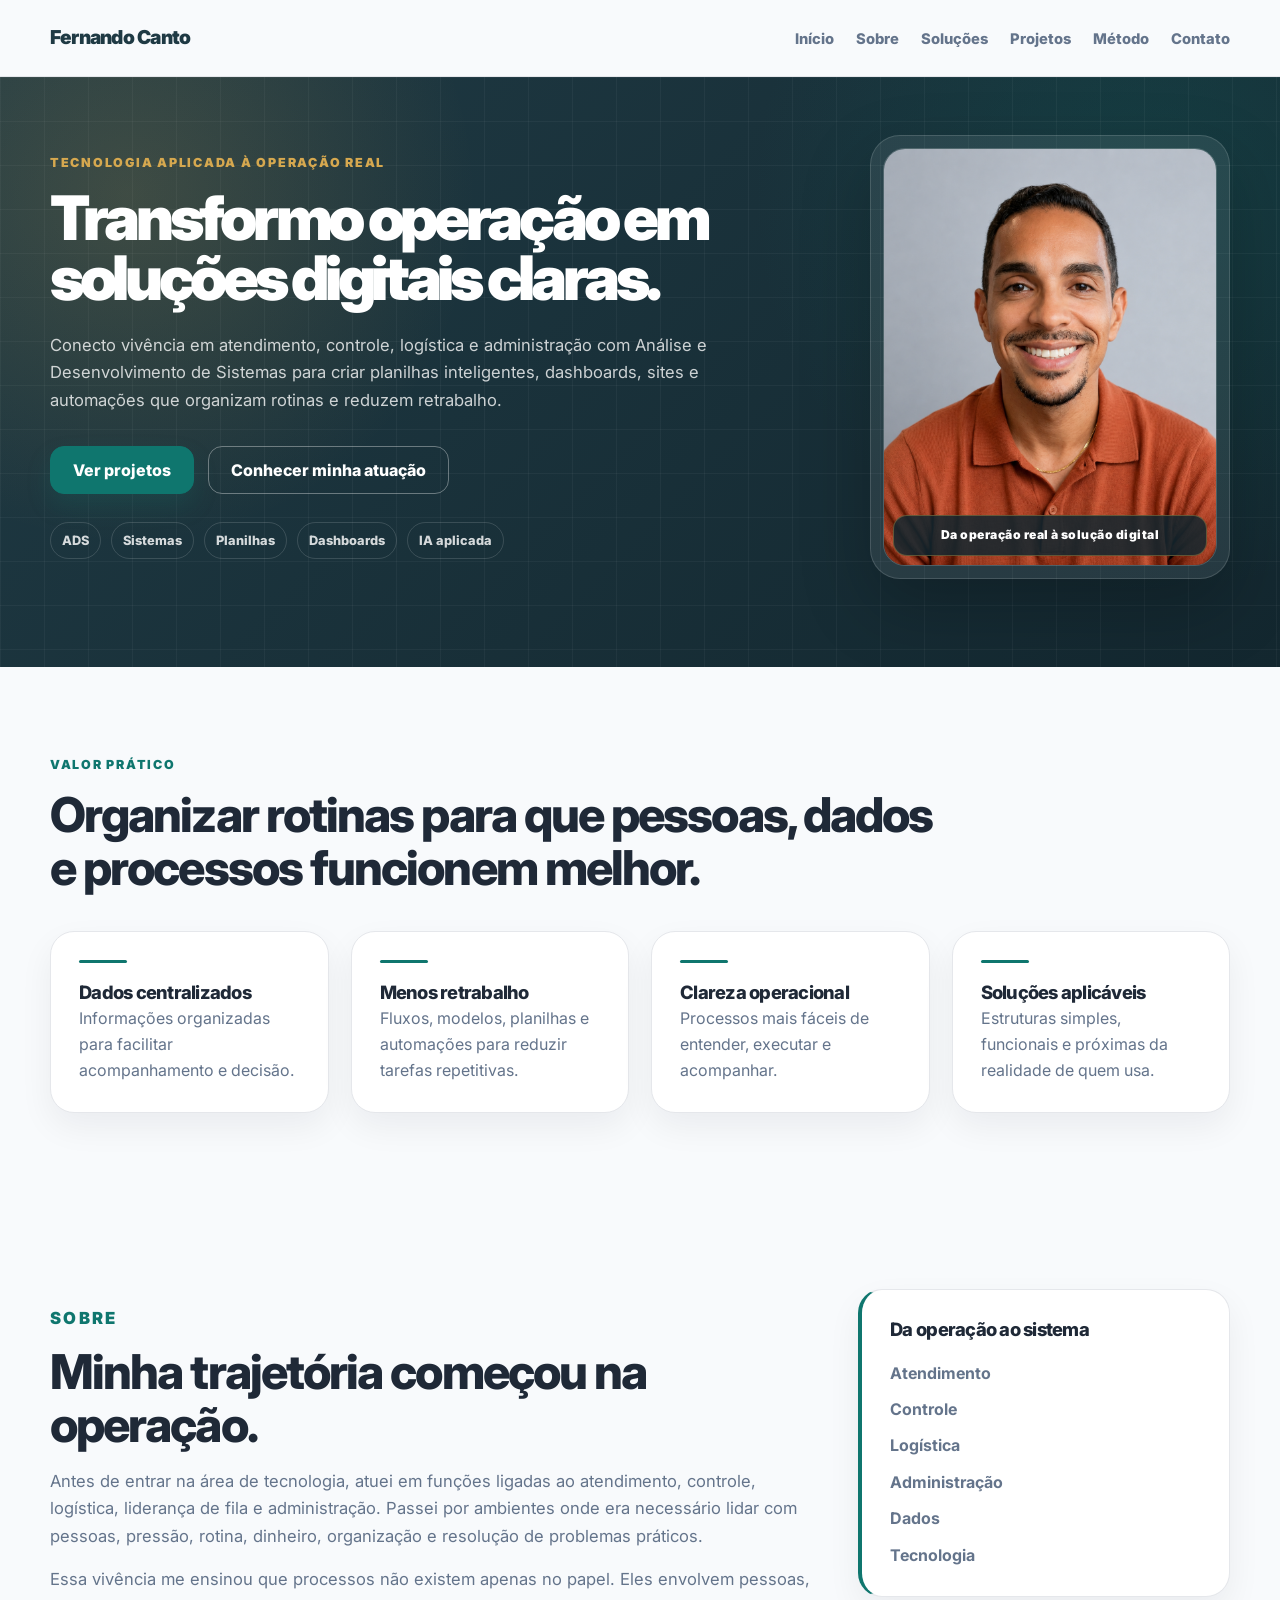
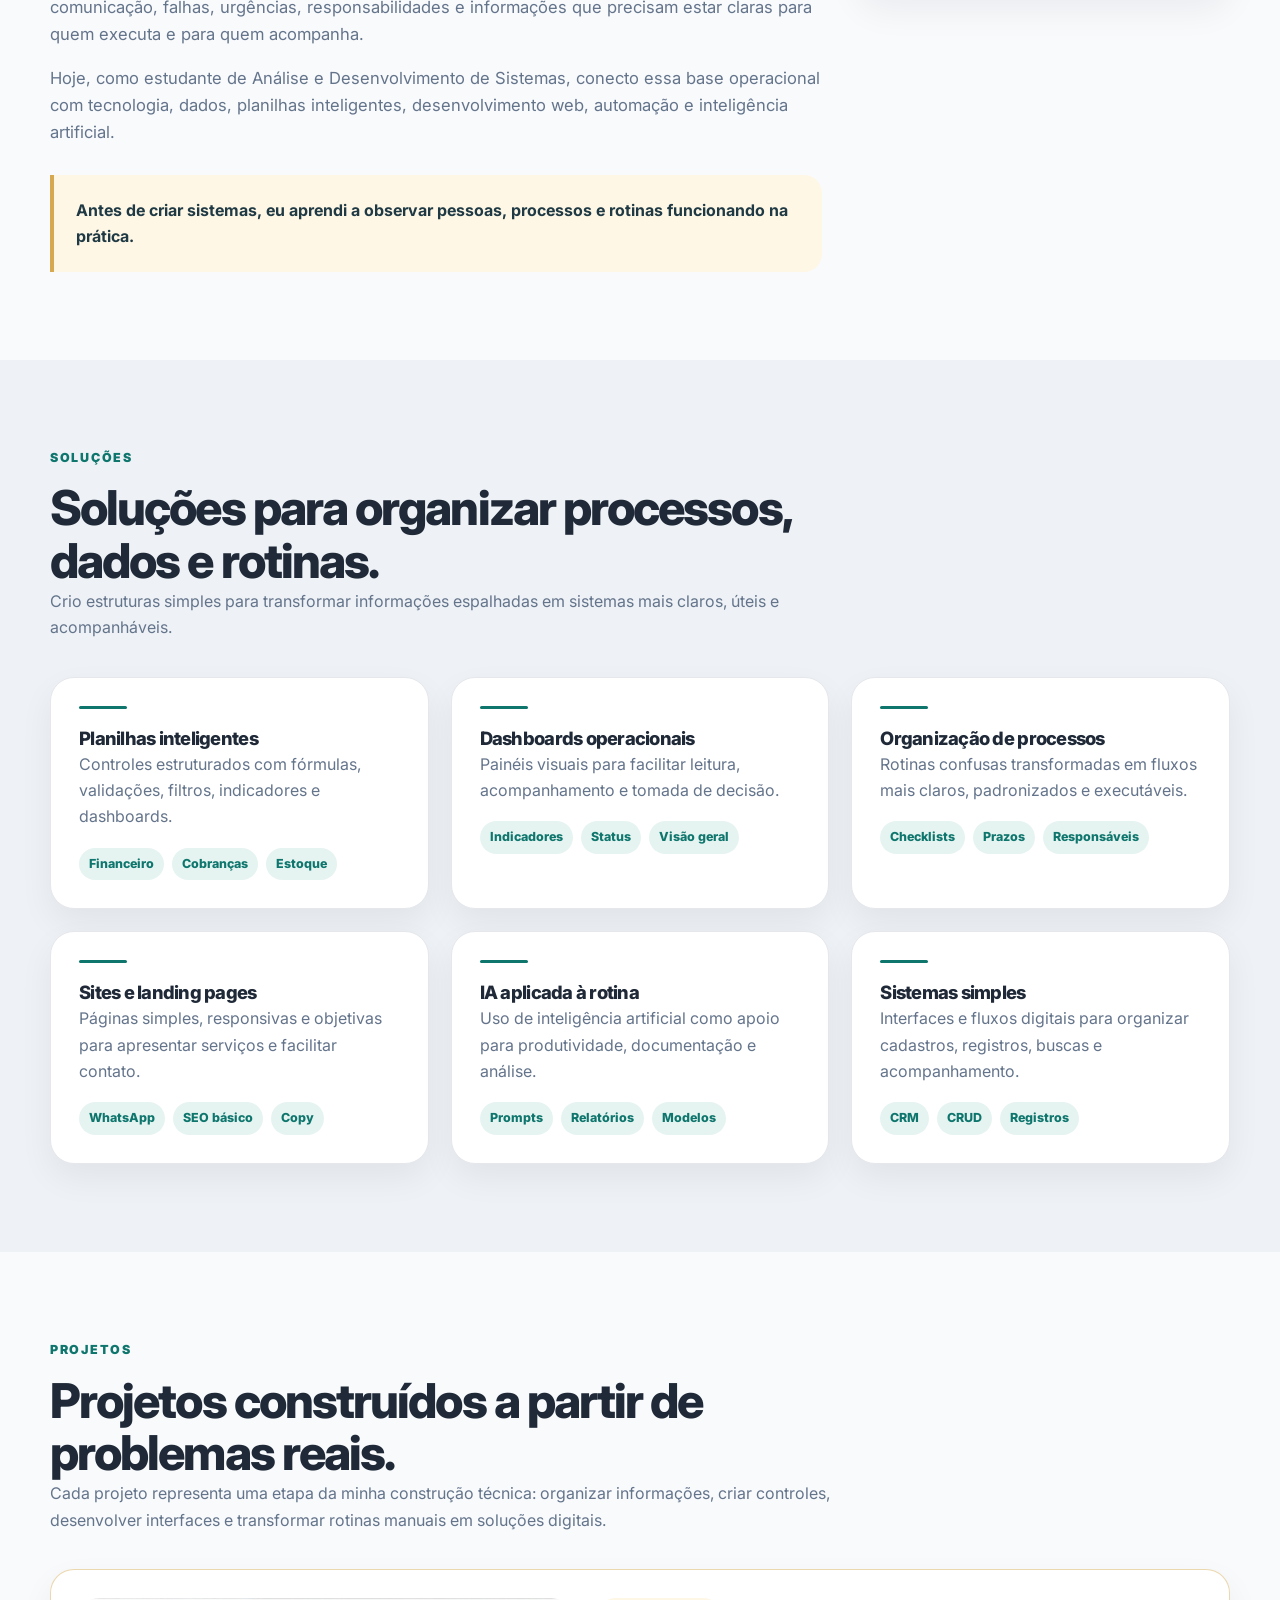
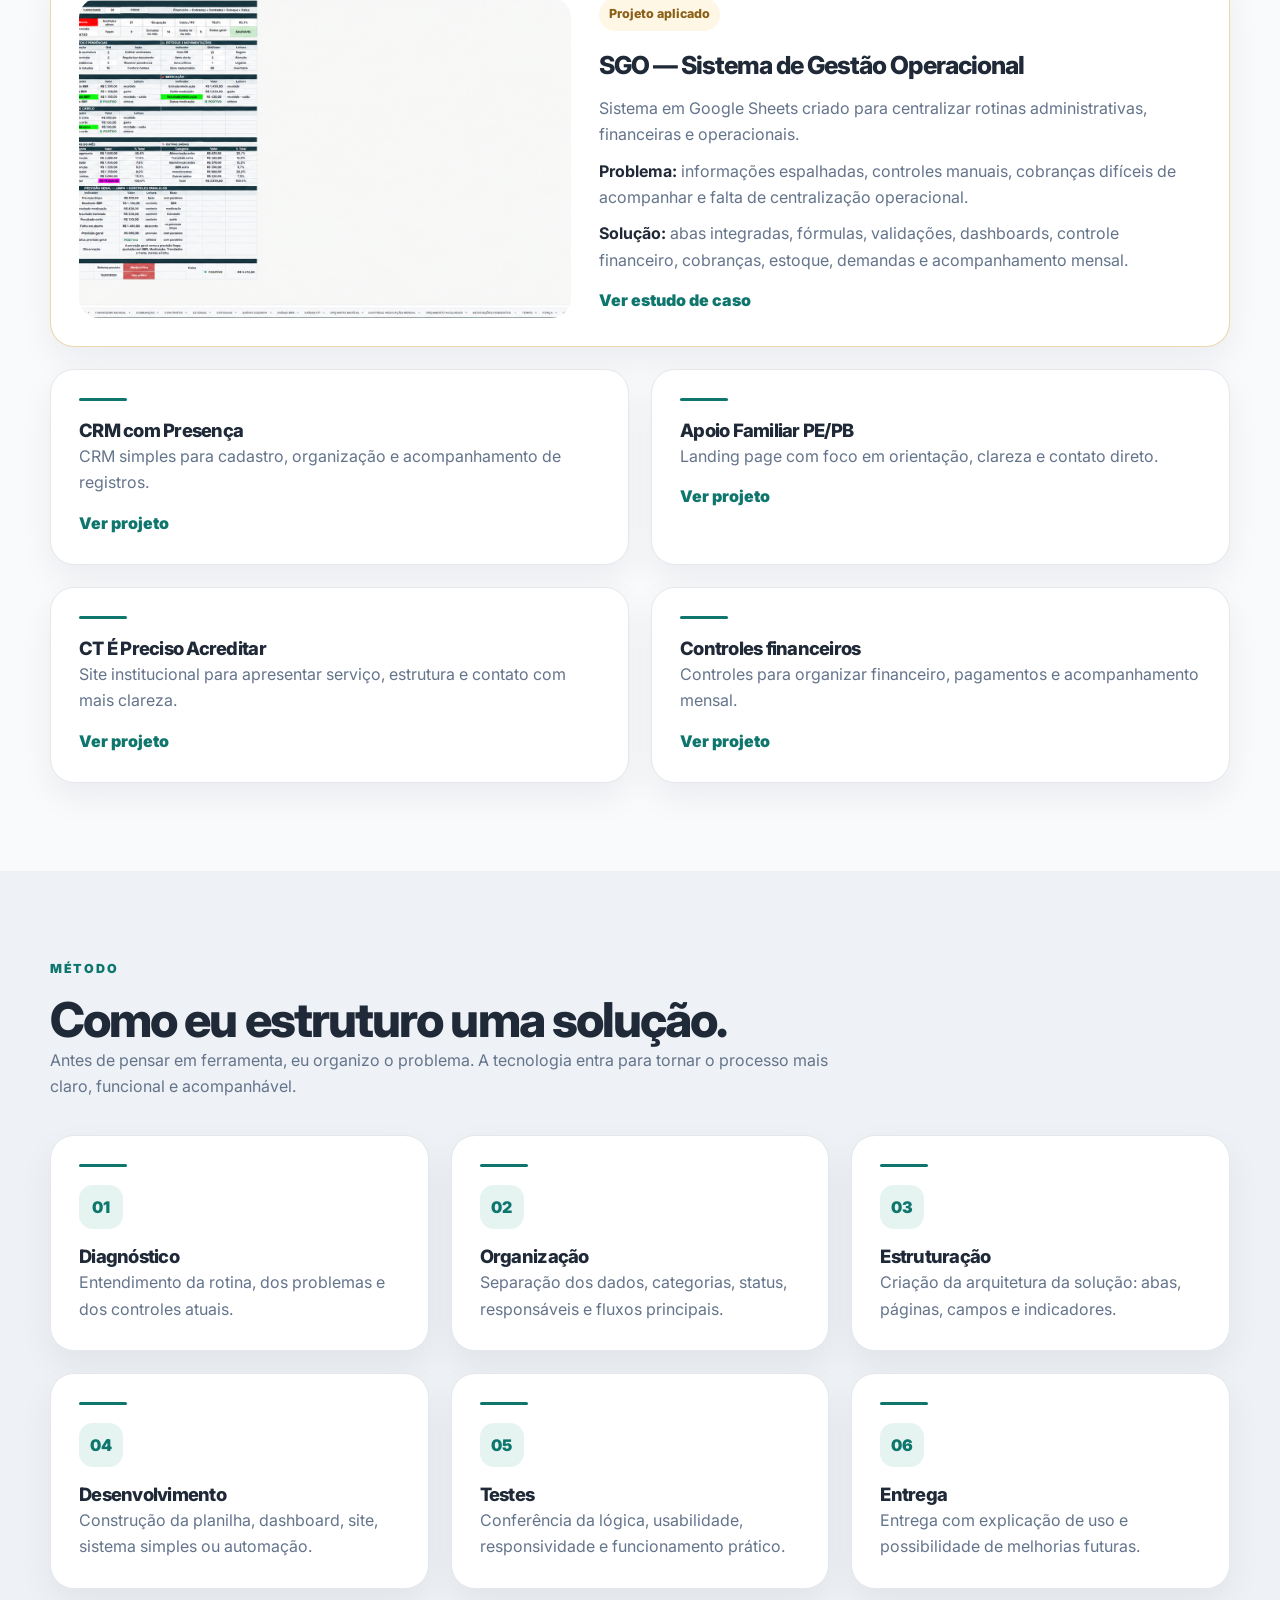
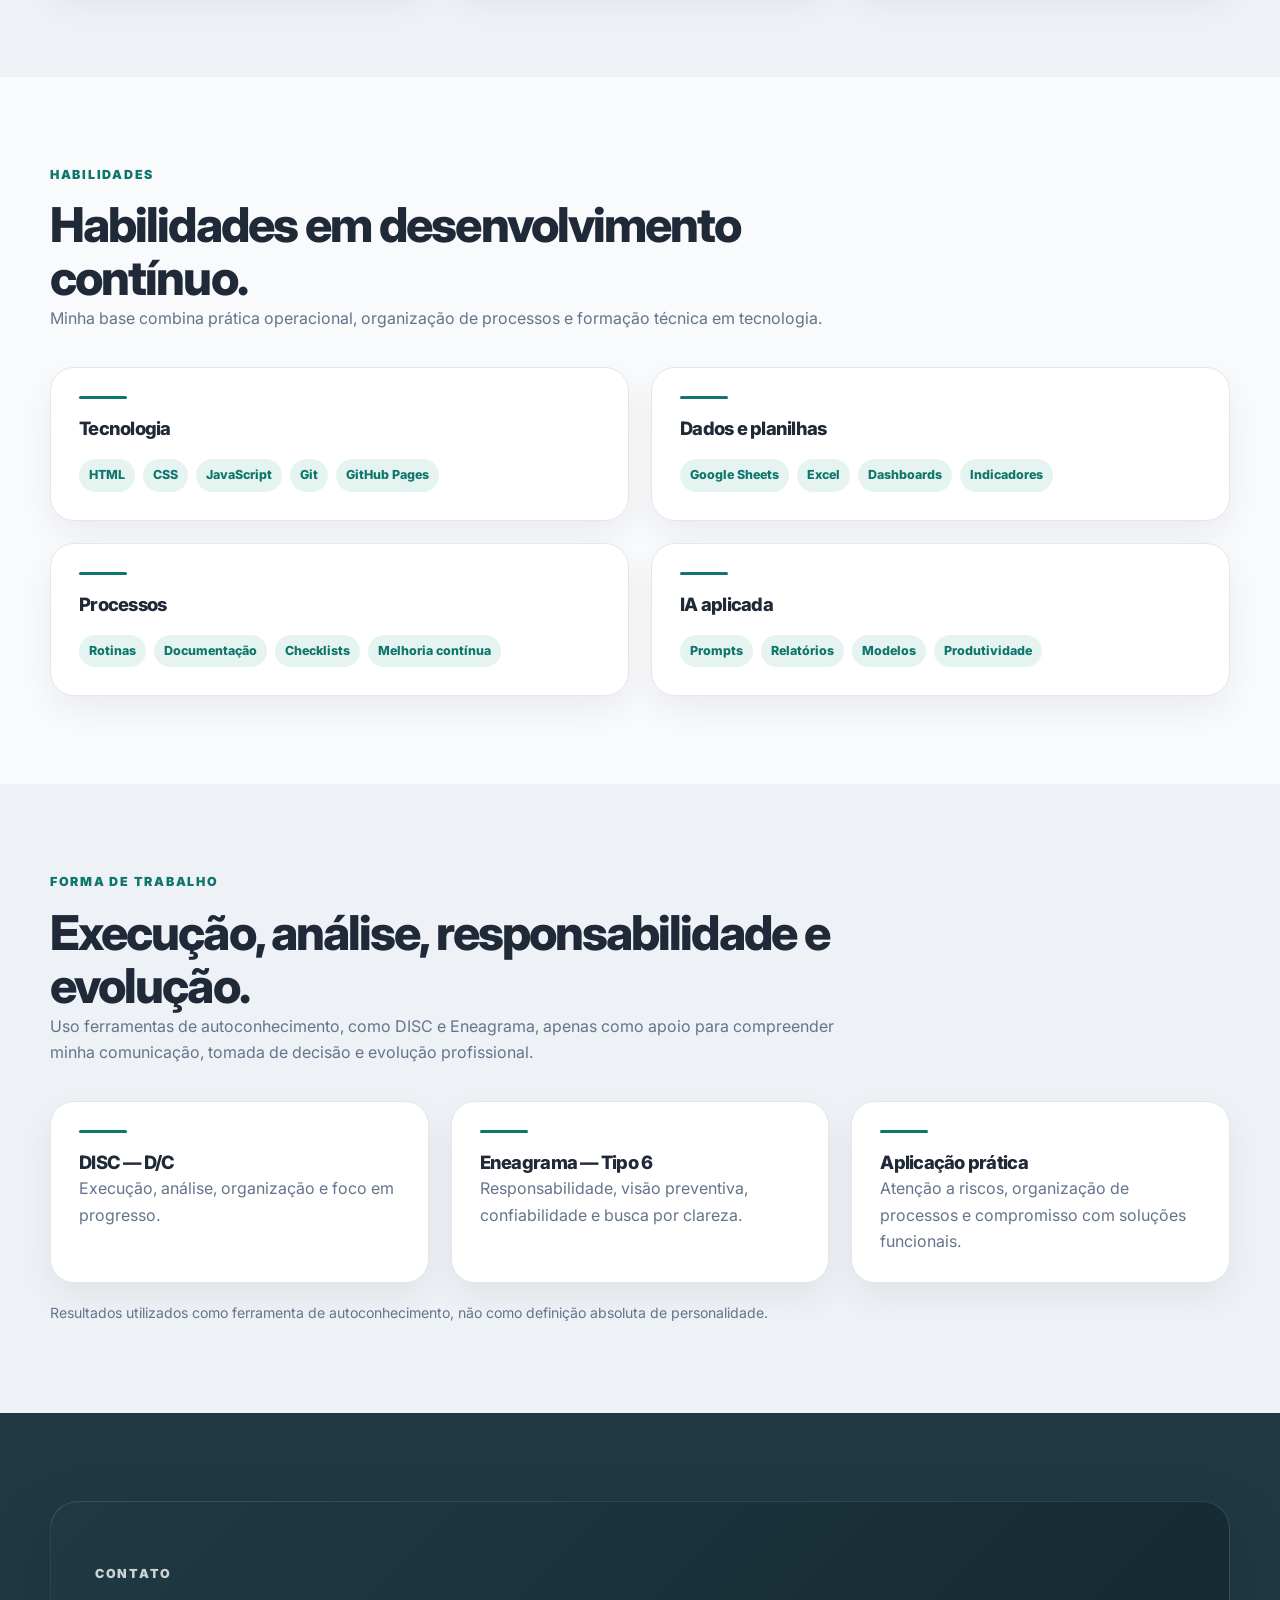
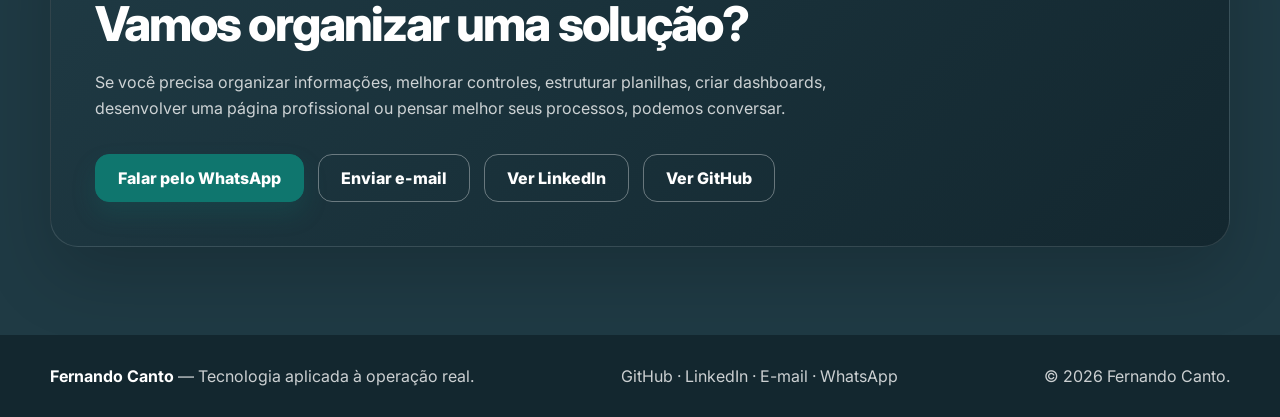
==== commit 354d4d08: "fix: troca placeholder do SGO por imagem" ====
--- a/index.html
+++ b/index.html
@@ -115,7 +115,7 @@
           <p>Cada projeto representa uma etapa da minha construção técnica: organizar informações, criar controles, desenvolver interfaces e transformar rotinas manuais em soluções digitais.</p>
         </div>
         <article class="project-featured card-featured">
-          <div class="project-placeholder">SGO</div>
+          <img src="assets/img/projetos/sgo/dash.png" alt="Dashboard executivo do SGO" class="project-placeholder" style="width: 100%; min-height: 320px; object-fit: cover;" />
           <div>
             <span class="tag tag-accent">Projeto aplicado</span>
             <h3>SGO — Sistema de Gestão Operacional</h3>
--- a/assets/css/components.css
+++ b/assets/css/components.css
@@ -187,8 +187,12 @@
   background-size: 44px 44px;
 }
 
+.hero-grid,
+.hero > .container {
+  position: relative;
+}
+
 .hero-grid {
-  position: relative;
   display: grid;
   grid-template-columns: minmax(0, 1.05fr) minmax(300px, 0.72fr);
   gap: 64px;
@@ -206,6 +210,10 @@
   font-size: clamp(3rem, 4.8vw, 5.35rem);
   line-height: 0.98;
   letter-spacing: -0.07em;
+}
+
+.case-hero h1 {
+  max-width: 980px;
 }
 
 .hero .eyebrow {
@@ -374,6 +382,58 @@
   font-weight: 900;
 }
 
+.case-cover {
+  display: grid;
+  grid-template-columns: 1.15fr 0.85fr;
+  gap: 28px;
+  align-items: center;
+  padding: 28px;
+  border-color: rgba(15, 118, 110, 0.25);
+}
+
+.case-cover img,
+.case-image img {
+  width: 100%;
+  border-radius: 18px;
+  border: 1px solid var(--color-border);
+  background: #FFFFFF;
+}
+
+.case-cover h2 {
+  margin-top: 18px;
+  margin-bottom: 14px;
+}
+
+.case-cover p {
+  margin-top: 10px;
+}
+
+.case-gallery {
+  display: grid;
+  grid-template-columns: repeat(2, minmax(0, 1fr));
+  gap: 26px;
+}
+
+.case-image {
+  margin: 0;
+  padding: 18px;
+  border: 1px solid var(--color-border);
+  border-radius: var(--radius-lg);
+  background: #FFFFFF;
+  box-shadow: var(--shadow-card);
+}
+
+.case-image-wide {
+  grid-column: 1 / -1;
+}
+
+.case-image figcaption {
+  margin-top: 12px;
+  color: var(--color-muted);
+  font-size: 0.92rem;
+  font-weight: 700;
+}
+
 .contact {
   background: var(--color-primary);
 }
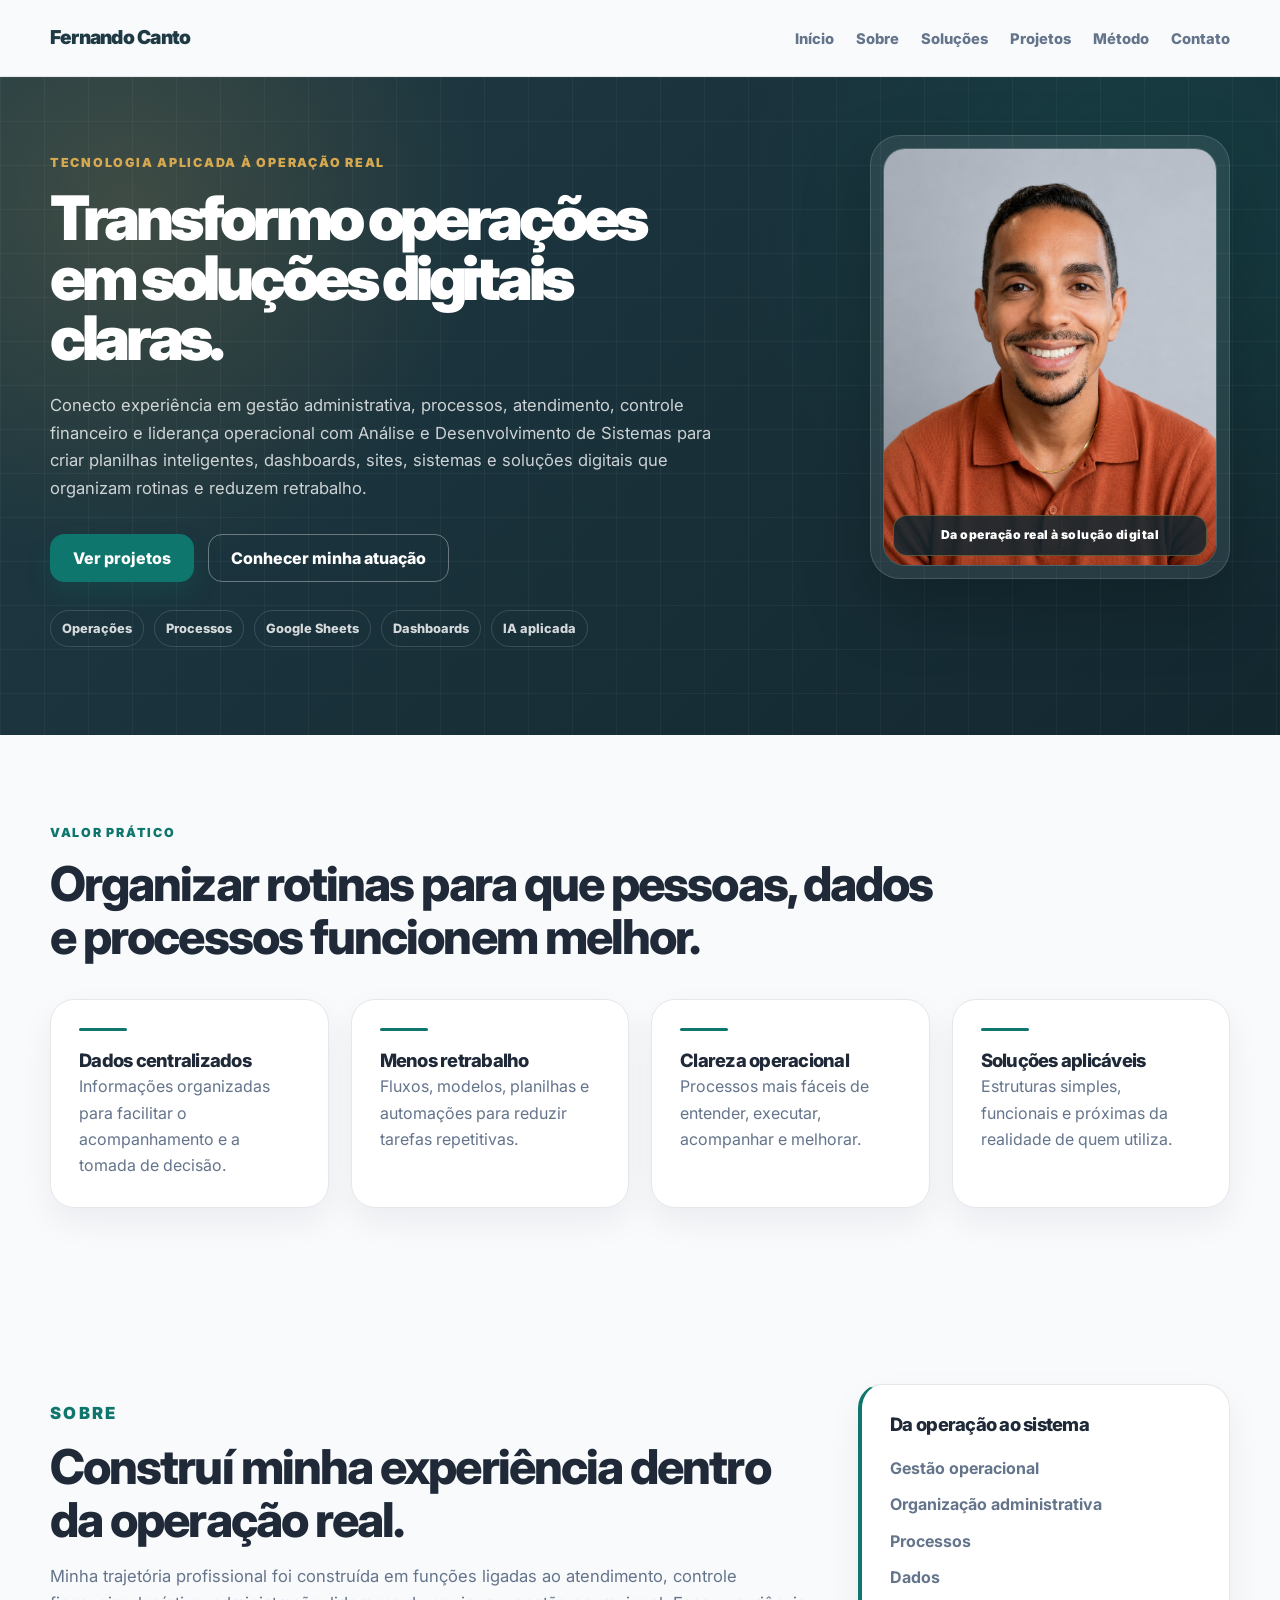
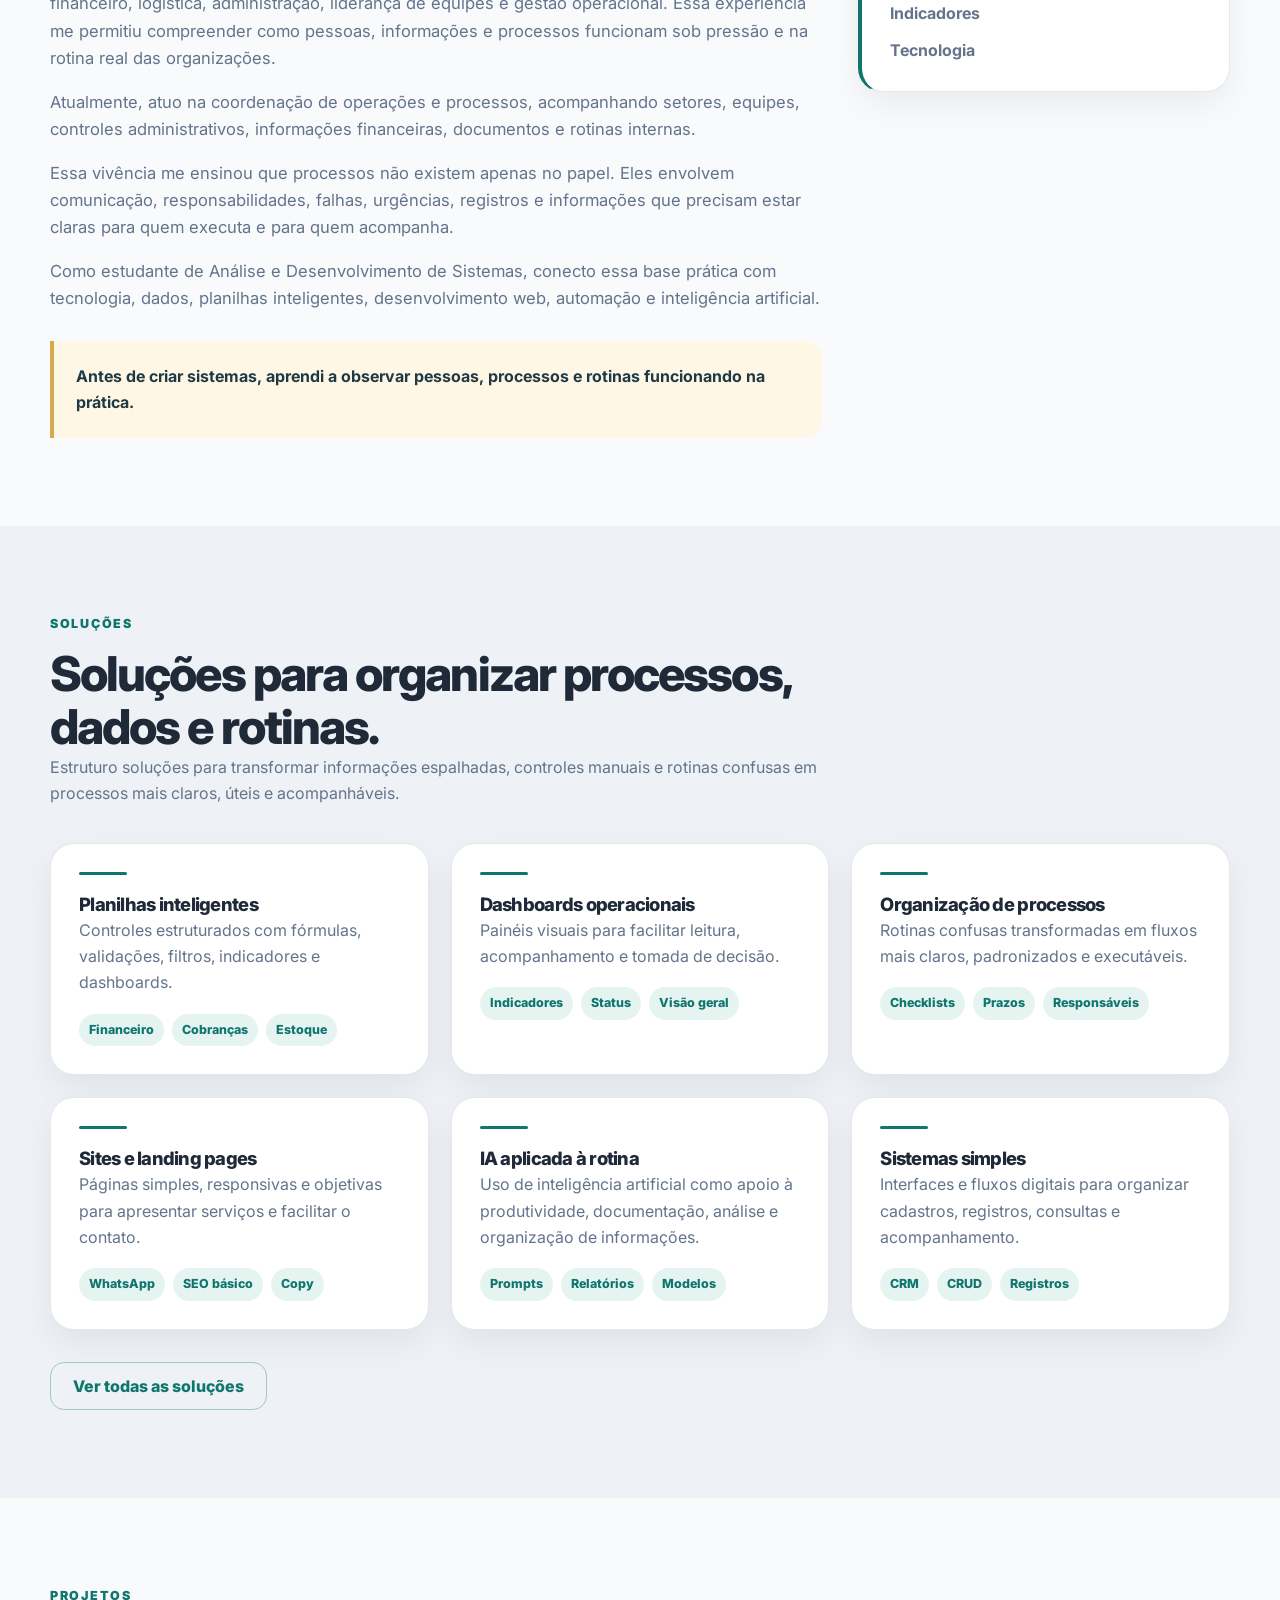
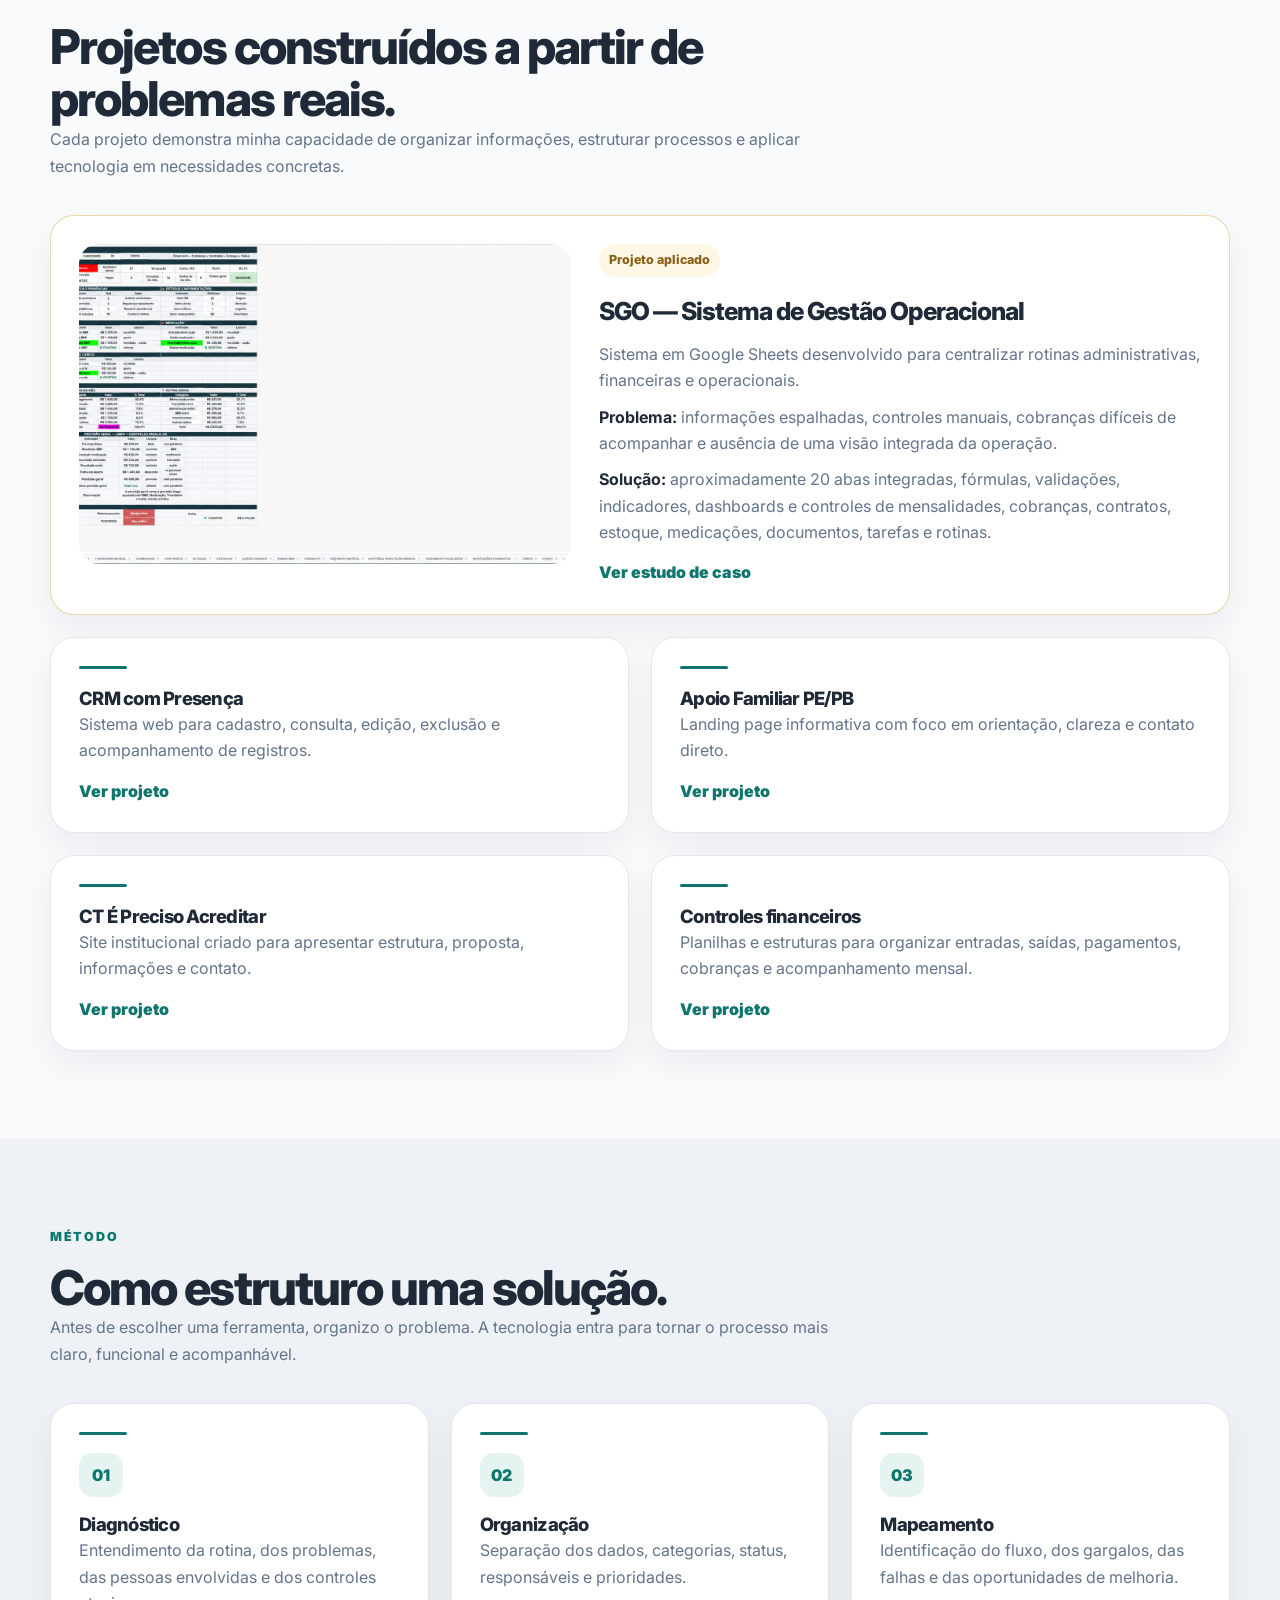
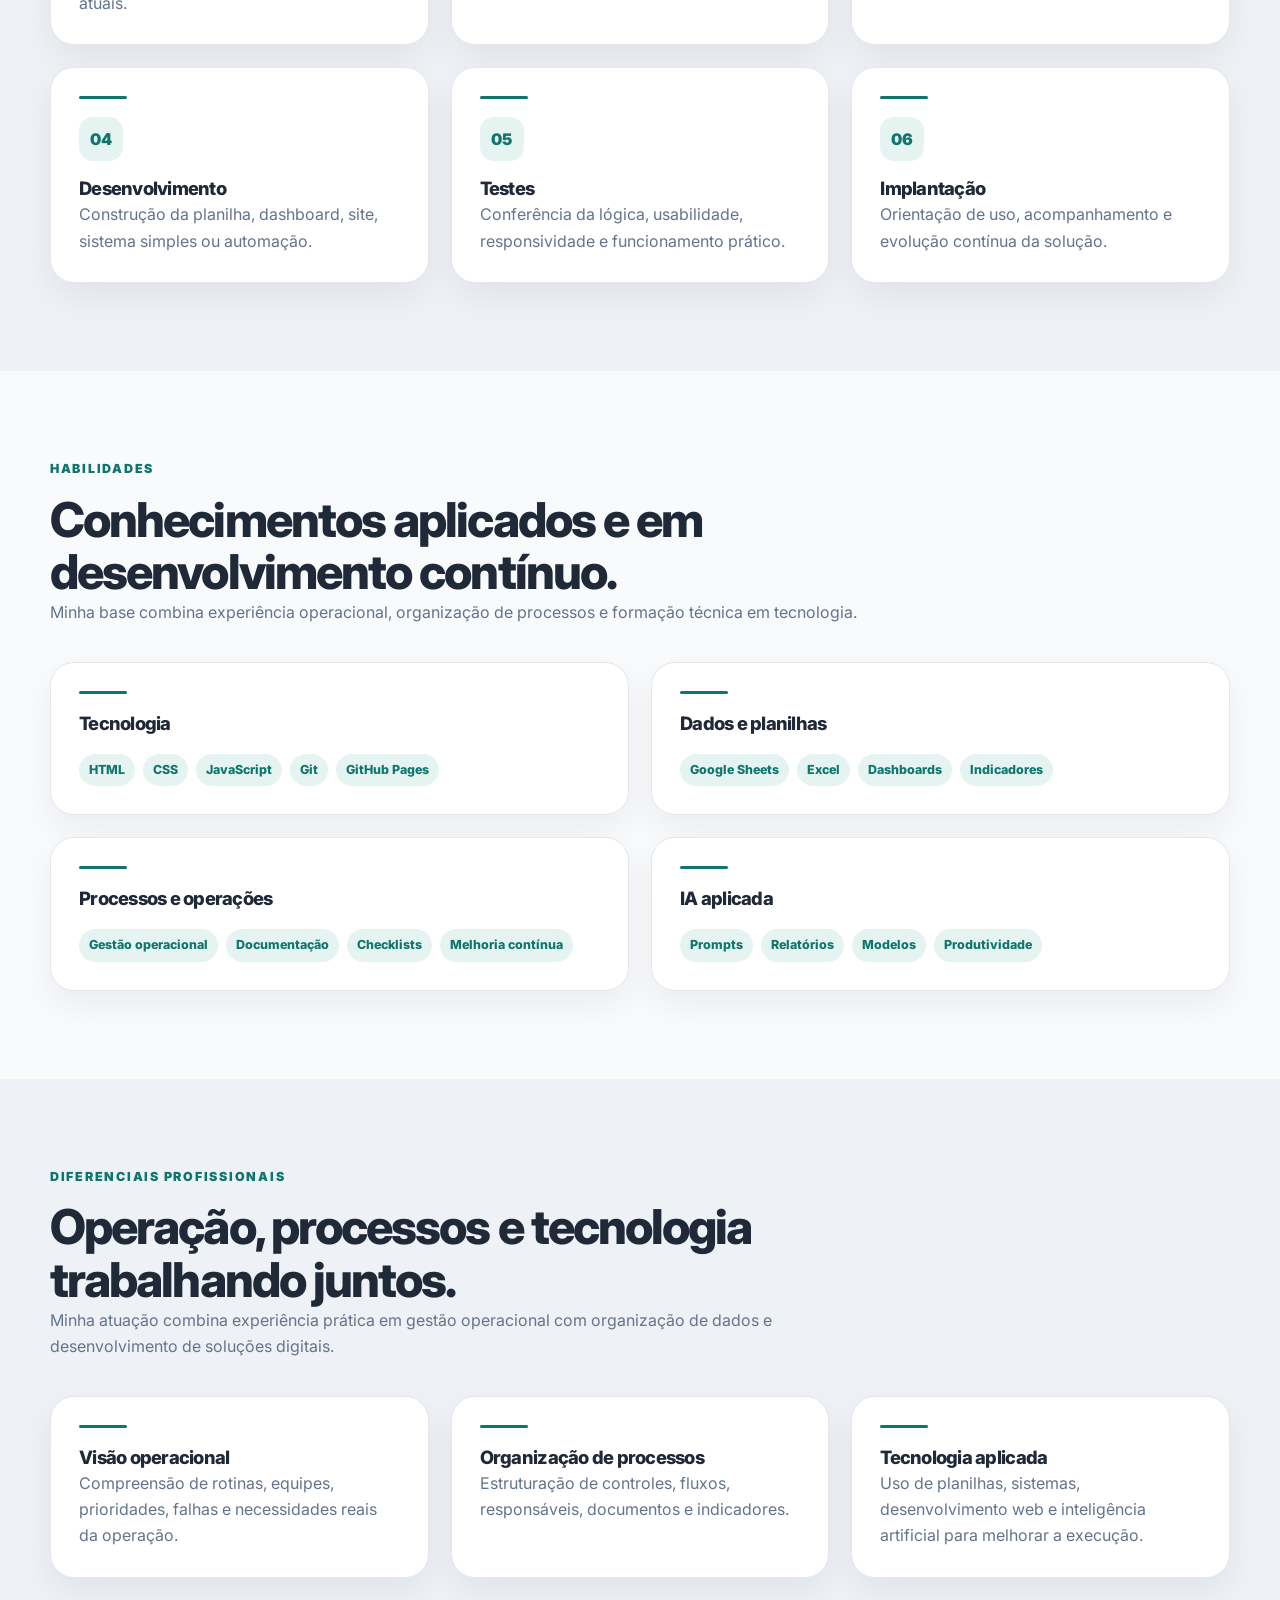
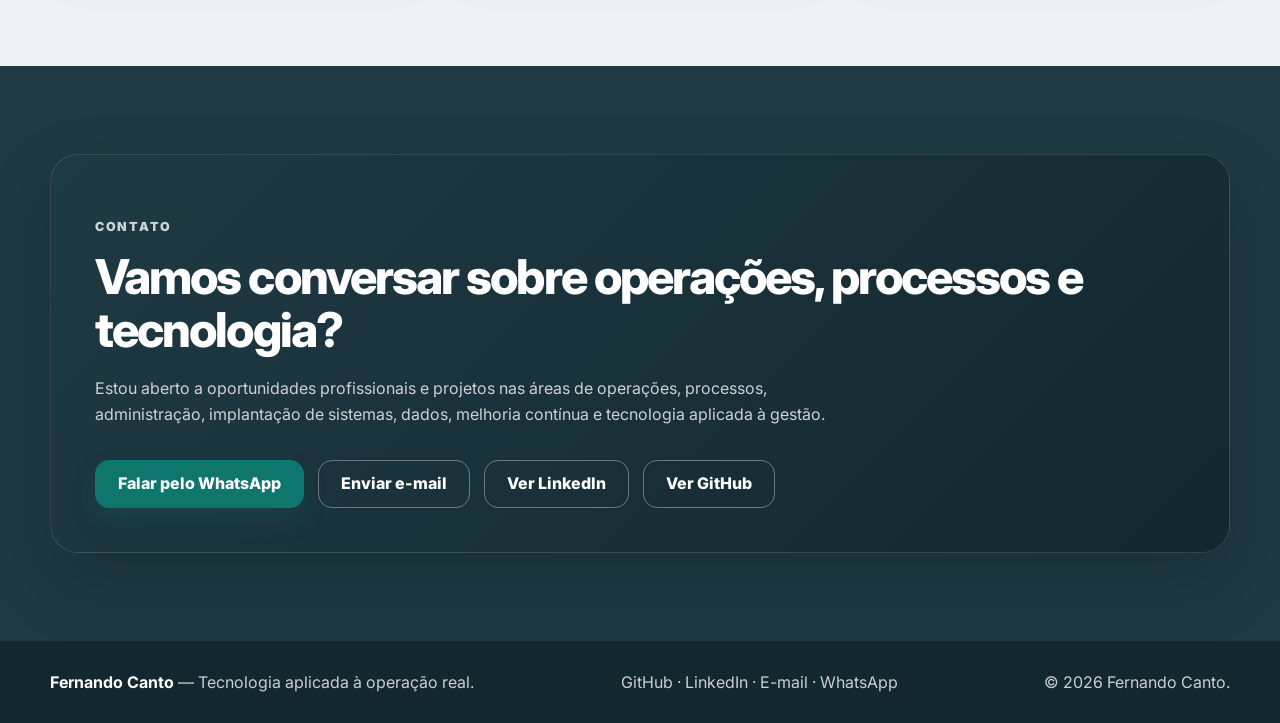
==== commit a78f92f8: "Revise index.html for improved content and structure Updated the title and meta description for bett" ====
--- a/index.html
+++ b/index.html
@@ -3,20 +3,41 @@
 <head>
   <meta charset="UTF-8" />
   <meta name="viewport" content="width=device-width, initial-scale=1.0" />
-  <title>Fernando Canto | Tecnologia aplicada à operação real</title>
-  <meta name="description" content="Portfólio de Fernando Canto, estudante de Análise e Desenvolvimento de Sistemas com experiência operacional, criando planilhas inteligentes, dashboards, sites, automações e soluções digitais para organizar processos." />
+
+  <title>Fernando Canto | Operações, Processos e Tecnologia</title>
+
+  <meta
+    name="description"
+    content="Portfólio de Fernando Canto, Coordenador de Operações e Processos e estudante de Análise e Desenvolvimento de Sistemas. Projetos em planilhas inteligentes, dashboards, processos, sistemas, sites e inteligência artificial aplicada."
+  />
+
   <link rel="preconnect" href="https://fonts.googleapis.com" />
   <link rel="preconnect" href="https://fonts.gstatic.com" crossorigin />
-  <link href="https://fonts.googleapis.com/css2?family=Inter:wght@400;500;600;700;800;900&display=swap" rel="stylesheet" />
+
+  <link
+    href="https://fonts.googleapis.com/css2?family=Inter:wght@400;500;600;700;800;900&display=swap"
+    rel="stylesheet"
+  />
+
   <link rel="stylesheet" href="assets/css/style.css" />
   <link rel="stylesheet" href="assets/css/components.css" />
   <link rel="stylesheet" href="assets/css/responsive.css" />
 </head>
+
 <body>
   <header class="site-header">
     <nav class="navbar container" aria-label="Menu principal">
       <a href="index.html" class="logo">Fernando Canto</a>
-      <button class="menu-toggle" type="button" aria-label="Abrir menu" aria-expanded="false">☰</button>
+
+      <button
+        class="menu-toggle"
+        type="button"
+        aria-label="Abrir menu"
+        aria-expanded="false"
+      >
+        ☰
+      </button>
+
       <ul class="nav-links">
         <li><a href="#inicio">Início</a></li>
         <li><a href="#sobre">Sobre</a></li>
@@ -33,19 +54,47 @@
       <div class="container hero-grid">
         <div class="hero-content">
           <p class="eyebrow">Tecnologia aplicada à operação real</p>
-          <h1>Transformo operação em soluções digitais claras.</h1>
-          <p class="hero-text">Conecto vivência em atendimento, controle, logística e administração com Análise e Desenvolvimento de Sistemas para criar planilhas inteligentes, dashboards, sites e automações que organizam rotinas e reduzem retrabalho.</p>
+
+          <h1>Transformo operações em soluções digitais claras.</h1>
+
+          <p class="hero-text">
+            Conecto experiência em gestão administrativa, processos,
+            atendimento, controle financeiro e liderança operacional com
+            Análise e Desenvolvimento de Sistemas para criar planilhas
+            inteligentes, dashboards, sites, sistemas e soluções digitais que
+            organizam rotinas e reduzem retrabalho.
+          </p>
+
           <div class="hero-actions">
             <a href="#projetos" class="btn btn-primary">Ver projetos</a>
-            <a href="#solucoes" class="btn btn-secondary">Conhecer minha atuação</a>
+
+            <a href="#solucoes" class="btn btn-secondary">
+              Conhecer minha atuação
+            </a>
           </div>
+
           <div class="hero-tags" aria-label="Áreas de atuação">
-            <span>ADS</span><span>Sistemas</span><span>Planilhas</span><span>Dashboards</span><span>IA aplicada</span>
+            <span>Operações</span>
+            <span>Processos</span>
+            <span>Google Sheets</span>
+            <span>Dashboards</span>
+            <span>IA aplicada</span>
           </div>
         </div>
-        <aside class="hero-photo-card" aria-label="Foto profissional de Fernando Canto">
-          <img src="assets/img/perfil/fernando-canto.jpg" alt="Foto profissional de Fernando Canto" class="hero-photo" />
-          <div class="hero-photo-badge">Da operação real à solução digital</div>
+
+        <aside
+          class="hero-photo-card"
+          aria-label="Foto profissional de Fernando Canto"
+        >
+          <img
+            src="assets/img/perfil/fernando-canto.jpg"
+            alt="Foto profissional de Fernando Canto"
+            class="hero-photo"
+          />
+
+          <div class="hero-photo-badge">
+            Da operação real à solução digital
+          </div>
         </aside>
       </div>
     </section>
@@ -54,13 +103,49 @@
       <div class="container">
         <div class="section-header compact">
           <p class="eyebrow">Valor prático</p>
-          <h2>Organizar rotinas para que pessoas, dados e processos funcionem melhor.</h2>
-        </div>
+
+          <h2>
+            Organizar rotinas para que pessoas, dados e processos funcionem
+            melhor.
+          </h2>
+        </div>
+
         <div class="value-grid">
-          <article class="value-card"><h3>Dados centralizados</h3><p>Informações organizadas para facilitar acompanhamento e decisão.</p></article>
-          <article class="value-card"><h3>Menos retrabalho</h3><p>Fluxos, modelos, planilhas e automações para reduzir tarefas repetitivas.</p></article>
-          <article class="value-card"><h3>Clareza operacional</h3><p>Processos mais fáceis de entender, executar e acompanhar.</p></article>
-          <article class="value-card"><h3>Soluções aplicáveis</h3><p>Estruturas simples, funcionais e próximas da realidade de quem usa.</p></article>
+          <article class="value-card">
+            <h3>Dados centralizados</h3>
+
+            <p>
+              Informações organizadas para facilitar o acompanhamento e a
+              tomada de decisão.
+            </p>
+          </article>
+
+          <article class="value-card">
+            <h3>Menos retrabalho</h3>
+
+            <p>
+              Fluxos, modelos, planilhas e automações para reduzir tarefas
+              repetitivas.
+            </p>
+          </article>
+
+          <article class="value-card">
+            <h3>Clareza operacional</h3>
+
+            <p>
+              Processos mais fáceis de entender, executar, acompanhar e
+              melhorar.
+            </p>
+          </article>
+
+          <article class="value-card">
+            <h3>Soluções aplicáveis</h3>
+
+            <p>
+              Estruturas simples, funcionais e próximas da realidade de quem
+              utiliza.
+            </p>
+          </article>
         </div>
       </div>
     </section>
@@ -69,20 +154,51 @@
       <div class="container about-grid">
         <div>
           <p class="eyebrow">Sobre</p>
-          <h2>Minha trajetória começou na operação.</h2>
-          <p>Antes de entrar na área de tecnologia, atuei em funções ligadas ao atendimento, controle, logística, liderança de fila e administração. Passei por ambientes onde era necessário lidar com pessoas, pressão, rotina, dinheiro, organização e resolução de problemas práticos.</p>
-          <p>Essa vivência me ensinou que processos não existem apenas no papel. Eles envolvem pessoas, comunicação, falhas, urgências, responsabilidades e informações que precisam estar claras para quem executa e para quem acompanha.</p>
-          <p>Hoje, como estudante de Análise e Desenvolvimento de Sistemas, conecto essa base operacional com tecnologia, dados, planilhas inteligentes, desenvolvimento web, automação e inteligência artificial.</p>
-          <blockquote>Antes de criar sistemas, eu aprendi a observar pessoas, processos e rotinas funcionando na prática.</blockquote>
-        </div>
+
+          <h2>Construí minha experiência dentro da operação real.</h2>
+
+          <p>
+            Minha trajetória profissional foi construída em funções ligadas
+            ao atendimento, controle financeiro, logística, administração,
+            liderança de equipes e gestão operacional. Essa experiência me
+            permitiu compreender como pessoas, informações e processos
+            funcionam sob pressão e na rotina real das organizações.
+          </p>
+
+          <p>
+            Atualmente, atuo na coordenação de operações e processos,
+            acompanhando setores, equipes, controles administrativos,
+            informações financeiras, documentos e rotinas internas.
+          </p>
+
+          <p>
+            Essa vivência me ensinou que processos não existem apenas no
+            papel. Eles envolvem comunicação, responsabilidades, falhas,
+            urgências, registros e informações que precisam estar claras para
+            quem executa e para quem acompanha.
+          </p>
+
+          <p>
+            Como estudante de Análise e Desenvolvimento de Sistemas, conecto
+            essa base prática com tecnologia, dados, planilhas inteligentes,
+            desenvolvimento web, automação e inteligência artificial.
+          </p>
+
+          <blockquote>
+            Antes de criar sistemas, aprendi a observar pessoas, processos e
+            rotinas funcionando na prática.
+          </blockquote>
+        </div>
+
         <aside class="about-side-card">
           <h3>Da operação ao sistema</h3>
+
           <ul>
-            <li>Atendimento</li>
-            <li>Controle</li>
-            <li>Logística</li>
-            <li>Administração</li>
+            <li>Gestão operacional</li>
+            <li>Organização administrativa</li>
+            <li>Processos</li>
             <li>Dados</li>
+            <li>Indicadores</li>
             <li>Tecnologia</li>
           </ul>
         </aside>
@@ -93,16 +209,112 @@
       <div class="container">
         <div class="section-header">
           <p class="eyebrow">Soluções</p>
+
           <h2>Soluções para organizar processos, dados e rotinas.</h2>
-          <p>Crio estruturas simples para transformar informações espalhadas em sistemas mais claros, úteis e acompanháveis.</p>
-        </div>
+
+          <p>
+            Estruturo soluções para transformar informações espalhadas,
+            controles manuais e rotinas confusas em processos mais claros,
+            úteis e acompanháveis.
+          </p>
+        </div>
+
         <div class="solutions-grid">
-          <article class="card solution-card"><h3>Planilhas inteligentes</h3><p>Controles estruturados com fórmulas, validações, filtros, indicadores e dashboards.</p><div class="tag-list"><span>Financeiro</span><span>Cobranças</span><span>Estoque</span></div></article>
-          <article class="card solution-card"><h3>Dashboards operacionais</h3><p>Painéis visuais para facilitar leitura, acompanhamento e tomada de decisão.</p><div class="tag-list"><span>Indicadores</span><span>Status</span><span>Visão geral</span></div></article>
-          <article class="card solution-card"><h3>Organização de processos</h3><p>Rotinas confusas transformadas em fluxos mais claros, padronizados e executáveis.</p><div class="tag-list"><span>Checklists</span><span>Prazos</span><span>Responsáveis</span></div></article>
-          <article class="card solution-card"><h3>Sites e landing pages</h3><p>Páginas simples, responsivas e objetivas para apresentar serviços e facilitar contato.</p><div class="tag-list"><span>WhatsApp</span><span>SEO básico</span><span>Copy</span></div></article>
-          <article class="card solution-card"><h3>IA aplicada à rotina</h3><p>Uso de inteligência artificial como apoio para produtividade, documentação e análise.</p><div class="tag-list"><span>Prompts</span><span>Relatórios</span><span>Modelos</span></div></article>
-          <article class="card solution-card"><h3>Sistemas simples</h3><p>Interfaces e fluxos digitais para organizar cadastros, registros, buscas e acompanhamento.</p><div class="tag-list"><span>CRM</span><span>CRUD</span><span>Registros</span></div></article>
+          <article class="card solution-card">
+            <h3>Planilhas inteligentes</h3>
+
+            <p>
+              Controles estruturados com fórmulas, validações, filtros,
+              indicadores e dashboards.
+            </p>
+
+            <div class="tag-list">
+              <span>Financeiro</span>
+              <span>Cobranças</span>
+              <span>Estoque</span>
+            </div>
+          </article>
+
+          <article class="card solution-card">
+            <h3>Dashboards operacionais</h3>
+
+            <p>
+              Painéis visuais para facilitar leitura, acompanhamento e tomada
+              de decisão.
+            </p>
+
+            <div class="tag-list">
+              <span>Indicadores</span>
+              <span>Status</span>
+              <span>Visão geral</span>
+            </div>
+          </article>
+
+          <article class="card solution-card">
+            <h3>Organização de processos</h3>
+
+            <p>
+              Rotinas confusas transformadas em fluxos mais claros,
+              padronizados e executáveis.
+            </p>
+
+            <div class="tag-list">
+              <span>Checklists</span>
+              <span>Prazos</span>
+              <span>Responsáveis</span>
+            </div>
+          </article>
+
+          <article class="card solution-card">
+            <h3>Sites e landing pages</h3>
+
+            <p>
+              Páginas simples, responsivas e objetivas para apresentar
+              serviços e facilitar o contato.
+            </p>
+
+            <div class="tag-list">
+              <span>WhatsApp</span>
+              <span>SEO básico</span>
+              <span>Copy</span>
+            </div>
+          </article>
+
+          <article class="card solution-card">
+            <h3>IA aplicada à rotina</h3>
+
+            <p>
+              Uso de inteligência artificial como apoio à produtividade,
+              documentação, análise e organização de informações.
+            </p>
+
+            <div class="tag-list">
+              <span>Prompts</span>
+              <span>Relatórios</span>
+              <span>Modelos</span>
+            </div>
+          </article>
+
+          <article class="card solution-card">
+            <h3>Sistemas simples</h3>
+
+            <p>
+              Interfaces e fluxos digitais para organizar cadastros,
+              registros, consultas e acompanhamento.
+            </p>
+
+            <div class="tag-list">
+              <span>CRM</span>
+              <span>CRUD</span>
+              <span>Registros</span>
+            </div>
+          </article>
+        </div>
+
+        <div class="hero-actions">
+          <a href="solucoes.html" class="btn btn-secondary">
+            Ver todas as soluções
+          </a>
         </div>
       </div>
     </section>
@@ -111,25 +323,97 @@
       <div class="container">
         <div class="section-header">
           <p class="eyebrow">Projetos</p>
+
           <h2>Projetos construídos a partir de problemas reais.</h2>
-          <p>Cada projeto representa uma etapa da minha construção técnica: organizar informações, criar controles, desenvolver interfaces e transformar rotinas manuais em soluções digitais.</p>
-        </div>
+
+          <p>
+            Cada projeto demonstra minha capacidade de organizar informações,
+            estruturar processos e aplicar tecnologia em necessidades
+            concretas.
+          </p>
+        </div>
+
         <article class="project-featured card-featured">
-          <img src="assets/img/projetos/sgo/dash.png" alt="Dashboard executivo do SGO" class="project-placeholder" style="width: 100%; min-height: 320px; object-fit: cover;" />
+          <img
+            src="assets/img/projetos/sgo/dash.png"
+            alt="Dashboard executivo do SGO"
+            class="project-placeholder"
+            style="width: 100%; min-height: 320px; object-fit: cover;"
+          />
+
           <div>
             <span class="tag tag-accent">Projeto aplicado</span>
+
             <h3>SGO — Sistema de Gestão Operacional</h3>
-            <p>Sistema em Google Sheets criado para centralizar rotinas administrativas, financeiras e operacionais.</p>
-            <p><strong>Problema:</strong> informações espalhadas, controles manuais, cobranças difíceis de acompanhar e falta de centralização operacional.</p>
-            <p><strong>Solução:</strong> abas integradas, fórmulas, validações, dashboards, controle financeiro, cobranças, estoque, demandas e acompanhamento mensal.</p>
-            <a href="cases/sgo.html" class="link-action">Ver estudo de caso</a>
+
+            <p>
+              Sistema em Google Sheets desenvolvido para centralizar rotinas
+              administrativas, financeiras e operacionais.
+            </p>
+
+            <p>
+              <strong>Problema:</strong> informações espalhadas, controles
+              manuais, cobranças difíceis de acompanhar e ausência de uma
+              visão integrada da operação.
+            </p>
+
+            <p>
+              <strong>Solução:</strong> aproximadamente 20 abas integradas,
+              fórmulas, validações, indicadores, dashboards e controles de
+              mensalidades, cobranças, contratos, estoque, medicações,
+              documentos, tarefas e rotinas.
+            </p>
+
+            <a href="cases/sgo.html" class="link-action">
+              Ver estudo de caso
+            </a>
           </div>
         </article>
+
         <div class="project-grid">
-          <article class="card project-card"><h3>CRM com Presença</h3><p>CRM simples para cadastro, organização e acompanhamento de registros.</p><a href="projetos.html" class="link-action">Ver projeto</a></article>
-          <article class="card project-card"><h3>Apoio Familiar PE/PB</h3><p>Landing page com foco em orientação, clareza e contato direto.</p><a href="projetos.html" class="link-action">Ver projeto</a></article>
-          <article class="card project-card"><h3>CT É Preciso Acreditar</h3><p>Site institucional para apresentar serviço, estrutura e contato com mais clareza.</p><a href="projetos.html" class="link-action">Ver projeto</a></article>
-          <article class="card project-card"><h3>Controles financeiros</h3><p>Controles para organizar financeiro, pagamentos e acompanhamento mensal.</p><a href="projetos.html" class="link-action">Ver projeto</a></article>
+          <article class="card project-card">
+            <h3>CRM com Presença</h3>
+
+            <p>
+              Sistema web para cadastro, consulta, edição, exclusão e
+              acompanhamento de registros.
+            </p>
+
+            <a href="projetos.html" class="link-action">Ver projeto</a>
+          </article>
+
+          <article class="card project-card">
+            <h3>Apoio Familiar PE/PB</h3>
+
+            <p>
+              Landing page informativa com foco em orientação, clareza e
+              contato direto.
+            </p>
+
+            <a href="projetos.html" class="link-action">Ver projeto</a>
+          </article>
+
+          <article class="card project-card">
+            <h3>CT É Preciso Acreditar</h3>
+
+            <p>
+              Site institucional criado para apresentar estrutura, proposta,
+              informações e contato.
+            </p>
+
+            <a href="projetos.html" class="link-action">Ver projeto</a>
+          </article>
+
+          <article class="card project-card">
+            <h3>Controles financeiros</h3>
+
+            <p>
+              Planilhas e estruturas para organizar entradas, saídas,
+              pagamentos, cobranças e acompanhamento mensal.
+            </p>
+
+            <a href="projetos.html" class="link-action">Ver projeto</a>
+          </article>
         </div>
       </div>
     </section>
@@ -138,16 +422,82 @@
       <div class="container">
         <div class="section-header">
           <p class="eyebrow">Método</p>
-          <h2>Como eu estruturo uma solução.</h2>
-          <p>Antes de pensar em ferramenta, eu organizo o problema. A tecnologia entra para tornar o processo mais claro, funcional e acompanhável.</p>
-        </div>
+
+          <h2>Como estruturo uma solução.</h2>
+
+          <p>
+            Antes de escolher uma ferramenta, organizo o problema. A
+            tecnologia entra para tornar o processo mais claro, funcional e
+            acompanhável.
+          </p>
+        </div>
+
         <div class="method-grid">
-          <article class="card method-card"><span>01</span><h3>Diagnóstico</h3><p>Entendimento da rotina, dos problemas e dos controles atuais.</p></article>
-          <article class="card method-card"><span>02</span><h3>Organização</h3><p>Separação dos dados, categorias, status, responsáveis e fluxos principais.</p></article>
-          <article class="card method-card"><span>03</span><h3>Estruturação</h3><p>Criação da arquitetura da solução: abas, páginas, campos e indicadores.</p></article>
-          <article class="card method-card"><span>04</span><h3>Desenvolvimento</h3><p>Construção da planilha, dashboard, site, sistema simples ou automação.</p></article>
-          <article class="card method-card"><span>05</span><h3>Testes</h3><p>Conferência da lógica, usabilidade, responsividade e funcionamento prático.</p></article>
-          <article class="card method-card"><span>06</span><h3>Entrega</h3><p>Entrega com explicação de uso e possibilidade de melhorias futuras.</p></article>
+          <article class="card method-card">
+            <span>01</span>
+
+            <h3>Diagnóstico</h3>
+
+            <p>
+              Entendimento da rotina, dos problemas, das pessoas envolvidas e
+              dos controles atuais.
+            </p>
+          </article>
+
+          <article class="card method-card">
+            <span>02</span>
+
+            <h3>Organização</h3>
+
+            <p>
+              Separação dos dados, categorias, status, responsáveis e
+              prioridades.
+            </p>
+          </article>
+
+          <article class="card method-card">
+            <span>03</span>
+
+            <h3>Mapeamento</h3>
+
+            <p>
+              Identificação do fluxo, dos gargalos, das falhas e das
+              oportunidades de melhoria.
+            </p>
+          </article>
+
+          <article class="card method-card">
+            <span>04</span>
+
+            <h3>Desenvolvimento</h3>
+
+            <p>
+              Construção da planilha, dashboard, site, sistema simples ou
+              automação.
+            </p>
+          </article>
+
+          <article class="card method-card">
+            <span>05</span>
+
+            <h3>Testes</h3>
+
+            <p>
+              Conferência da lógica, usabilidade, responsividade e
+              funcionamento prático.
+            </p>
+          </article>
+
+          <article class="card method-card">
+            <span>06</span>
+
+            <h3>Implantação</h3>
+
+            <p>
+              Orientação de uso, acompanhamento e evolução contínua da
+              solução.
+            </p>
+          </article>
         </div>
       </div>
     </section>
@@ -156,14 +506,60 @@
       <div class="container">
         <div class="section-header">
           <p class="eyebrow">Habilidades</p>
-          <h2>Habilidades em desenvolvimento contínuo.</h2>
-          <p>Minha base combina prática operacional, organização de processos e formação técnica em tecnologia.</p>
-        </div>
+
+          <h2>Conhecimentos aplicados e em desenvolvimento contínuo.</h2>
+
+          <p>
+            Minha base combina experiência operacional, organização de
+            processos e formação técnica em tecnologia.
+          </p>
+        </div>
+
         <div class="skills-grid">
-          <article class="card skill-card"><h3>Tecnologia</h3><div class="tag-list"><span>HTML</span><span>CSS</span><span>JavaScript</span><span>Git</span><span>GitHub Pages</span></div></article>
-          <article class="card skill-card"><h3>Dados e planilhas</h3><div class="tag-list"><span>Google Sheets</span><span>Excel</span><span>Dashboards</span><span>Indicadores</span></div></article>
-          <article class="card skill-card"><h3>Processos</h3><div class="tag-list"><span>Rotinas</span><span>Documentação</span><span>Checklists</span><span>Melhoria contínua</span></div></article>
-          <article class="card skill-card"><h3>IA aplicada</h3><div class="tag-list"><span>Prompts</span><span>Relatórios</span><span>Modelos</span><span>Produtividade</span></div></article>
+          <article class="card skill-card">
+            <h3>Tecnologia</h3>
+
+            <div class="tag-list">
+              <span>HTML</span>
+              <span>CSS</span>
+              <span>JavaScript</span>
+              <span>Git</span>
+              <span>GitHub Pages</span>
+            </div>
+          </article>
+
+          <article class="card skill-card">
+            <h3>Dados e planilhas</h3>
+
+            <div class="tag-list">
+              <span>Google Sheets</span>
+              <span>Excel</span>
+              <span>Dashboards</span>
+              <span>Indicadores</span>
+            </div>
+          </article>
+
+          <article class="card skill-card">
+            <h3>Processos e operações</h3>
+
+            <div class="tag-list">
+              <span>Gestão operacional</span>
+              <span>Documentação</span>
+              <span>Checklists</span>
+              <span>Melhoria contínua</span>
+            </div>
+          </article>
+
+          <article class="card skill-card">
+            <h3>IA aplicada</h3>
+
+            <div class="tag-list">
+              <span>Prompts</span>
+              <span>Relatórios</span>
+              <span>Modelos</span>
+              <span>Produtividade</span>
+            </div>
+          </article>
         </div>
       </div>
     </section>
@@ -171,16 +567,44 @@
     <section class="section section-alt">
       <div class="container">
         <div class="section-header">
-          <p class="eyebrow">Forma de trabalho</p>
-          <h2>Execução, análise, responsabilidade e evolução.</h2>
-          <p>Uso ferramentas de autoconhecimento, como DISC e Eneagrama, apenas como apoio para compreender minha comunicação, tomada de decisão e evolução profissional.</p>
-        </div>
+          <p class="eyebrow">Diferenciais profissionais</p>
+
+          <h2>Operação, processos e tecnologia trabalhando juntos.</h2>
+
+          <p>
+            Minha atuação combina experiência prática em gestão operacional
+            com organização de dados e desenvolvimento de soluções digitais.
+          </p>
+        </div>
+
         <div class="workstyle-grid">
-          <article class="card workstyle-card"><h3>DISC — D/C</h3><p>Execução, análise, organização e foco em progresso.</p></article>
-          <article class="card workstyle-card"><h3>Eneagrama — Tipo 6</h3><p>Responsabilidade, visão preventiva, confiabilidade e busca por clareza.</p></article>
-          <article class="card workstyle-card"><h3>Aplicação prática</h3><p>Atenção a riscos, organização de processos e compromisso com soluções funcionais.</p></article>
-        </div>
-        <p class="note">Resultados utilizados como ferramenta de autoconhecimento, não como definição absoluta de personalidade.</p>
+          <article class="card workstyle-card">
+            <h3>Visão operacional</h3>
+
+            <p>
+              Compreensão de rotinas, equipes, prioridades, falhas e
+              necessidades reais da operação.
+            </p>
+          </article>
+
+          <article class="card workstyle-card">
+            <h3>Organização de processos</h3>
+
+            <p>
+              Estruturação de controles, fluxos, responsáveis, documentos e
+              indicadores.
+            </p>
+          </article>
+
+          <article class="card workstyle-card">
+            <h3>Tecnologia aplicada</h3>
+
+            <p>
+              Uso de planilhas, sistemas, desenvolvimento web e inteligência
+              artificial para melhorar a execução.
+            </p>
+          </article>
+        </div>
       </div>
     </section>
 
@@ -188,13 +612,49 @@
       <div class="container">
         <div class="contact-box">
           <p class="eyebrow">Contato</p>
-          <h2>Vamos organizar uma solução?</h2>
-          <p>Se você precisa organizar informações, melhorar controles, estruturar planilhas, criar dashboards, desenvolver uma página profissional ou pensar melhor seus processos, podemos conversar.</p>
+
+          <h2>Vamos conversar sobre operações, processos e tecnologia?</h2>
+
+          <p>
+            Estou aberto a oportunidades profissionais e projetos nas áreas
+            de operações, processos, administração, implantação de sistemas,
+            dados, melhoria contínua e tecnologia aplicada à gestão.
+          </p>
+
           <div class="hero-actions">
-            <a href="https://wa.me/5581997155279" class="btn btn-primary" target="_blank" rel="noopener">Falar pelo WhatsApp</a>
-            <a href="mailto:fcanto08@gmail.com" class="btn btn-secondary">Enviar e-mail</a>
-            <a href="https://www.linkedin.com/in/fernandocanto/" class="btn btn-secondary" target="_blank" rel="noopener">Ver LinkedIn</a>
-            <a href="https://github.com/FernandoTechSeeker" class="btn btn-secondary" target="_blank" rel="noopener">Ver GitHub</a>
+            <a
+              href="https://wa.me/5581997155279"
+              class="btn btn-primary"
+              target="_blank"
+              rel="noopener"
+            >
+              Falar pelo WhatsApp
+            </a>
+
+            <a
+              href="mailto:fcanto08@gmail.com"
+              class="btn btn-secondary"
+            >
+              Enviar e-mail
+            </a>
+
+            <a
+              href="https://www.linkedin.com/in/fernandocanto/"
+              class="btn btn-secondary"
+              target="_blank"
+              rel="noopener"
+            >
+              Ver LinkedIn
+            </a>
+
+            <a
+              href="https://github.com/FernandoTechSeeker"
+              class="btn btn-secondary"
+              target="_blank"
+              rel="noopener"
+            >
+              Ver GitHub
+            </a>
           </div>
         </div>
       </div>
@@ -203,12 +663,44 @@
 
   <footer class="footer">
     <div class="container footer-content">
-      <p><strong>Fernando Canto</strong> — Tecnologia aplicada à operação real.</p>
-      <p><a href="https://github.com/FernandoTechSeeker" target="_blank" rel="noopener">GitHub</a> · <a href="https://www.linkedin.com/in/fernandocanto/" target="_blank" rel="noopener">LinkedIn</a> · <a href="mailto:fcanto08@gmail.com">E-mail</a> · <a href="https://wa.me/5581997155279" target="_blank" rel="noopener">WhatsApp</a></p>
-      <p>© <span id="current-year">2026</span> Fernando Canto.</p>
+      <p>
+        <strong>Fernando Canto</strong> — Tecnologia aplicada à operação real.
+      </p>
+
+      <p>
+        <a
+          href="https://github.com/FernandoTechSeeker"
+          target="_blank"
+          rel="noopener"
+        >
+          GitHub
+        </a>
+        ·
+        <a
+          href="https://www.linkedin.com/in/fernandocanto/"
+          target="_blank"
+          rel="noopener"
+        >
+          LinkedIn
+        </a>
+        ·
+        <a href="mailto:fcanto08@gmail.com">E-mail</a>
+        ·
+        <a
+          href="https://wa.me/5581997155279"
+          target="_blank"
+          rel="noopener"
+        >
+          WhatsApp
+        </a>
+      </p>
+
+      <p>
+        © <span id="current-year">2026</span> Fernando Canto.
+      </p>
     </div>
   </footer>
 
   <script src="assets/js/main.js"></script>
 </body>
-</html>+</html>
